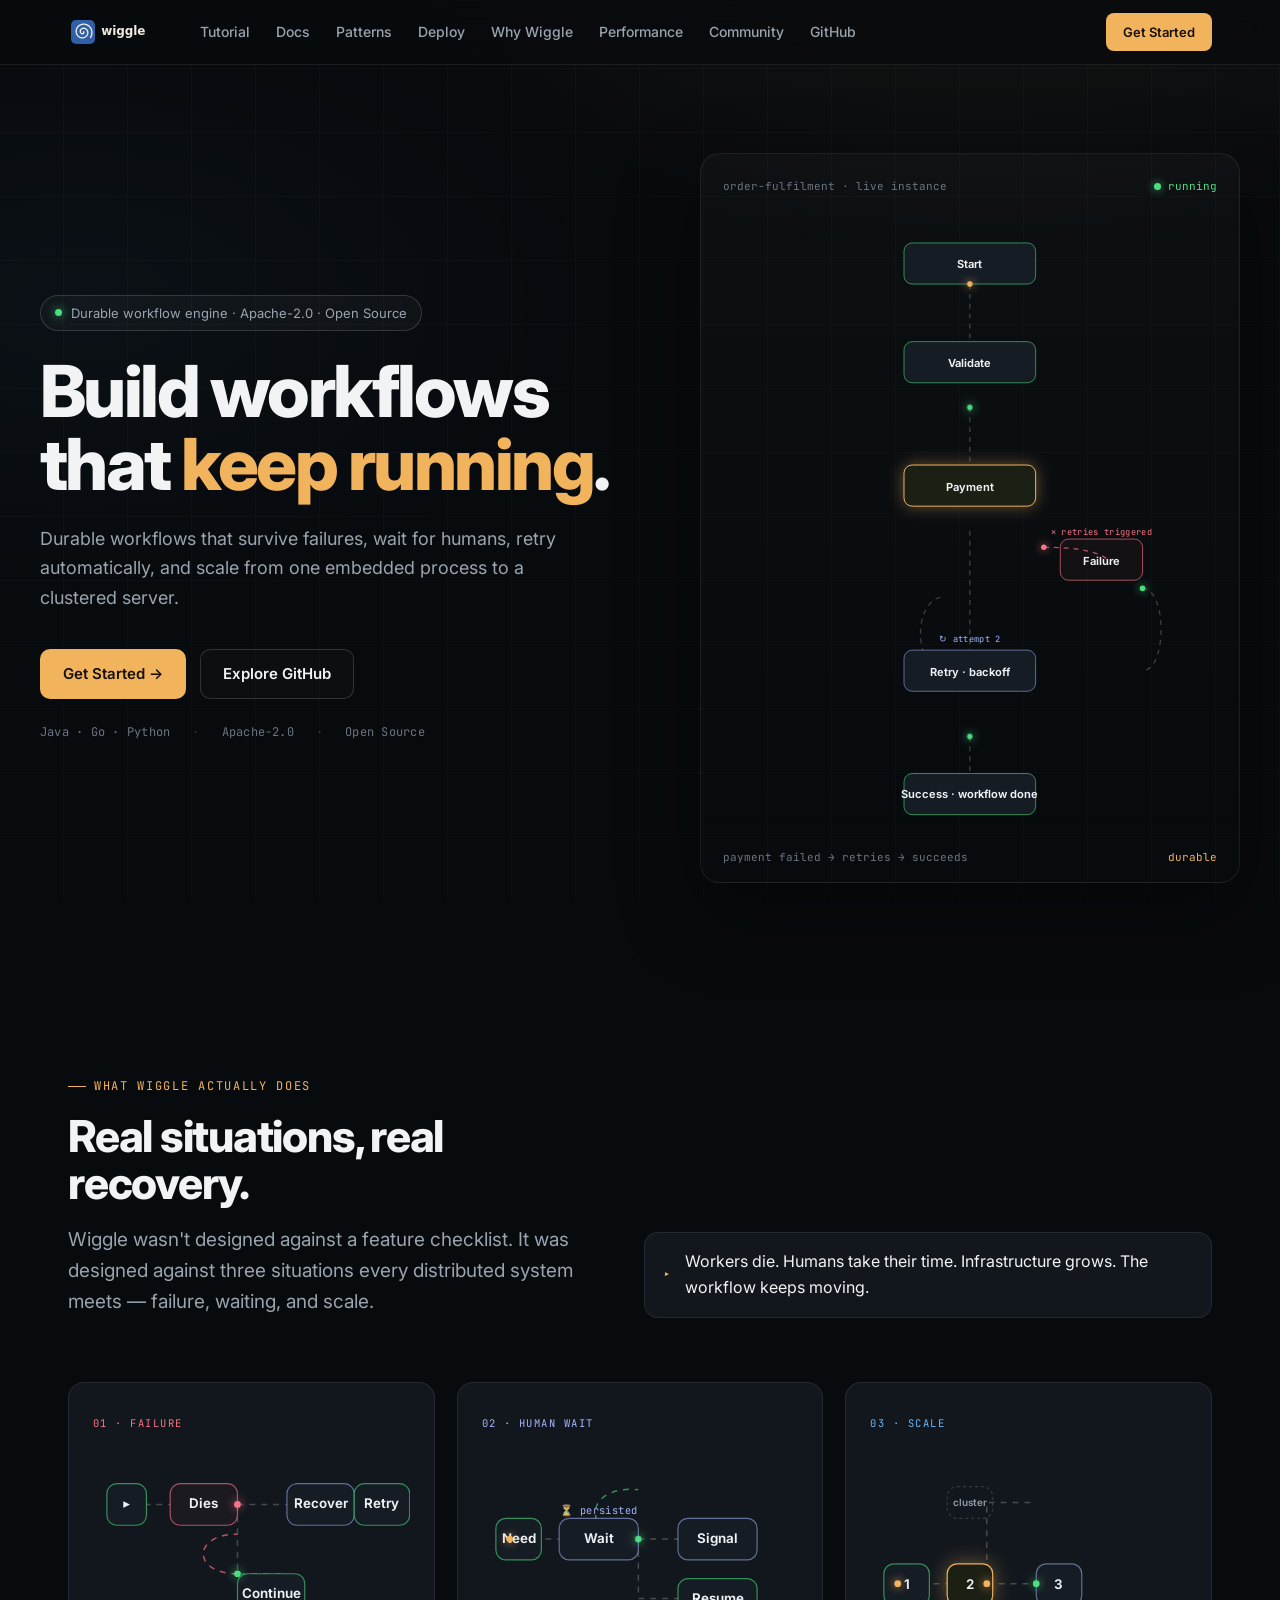
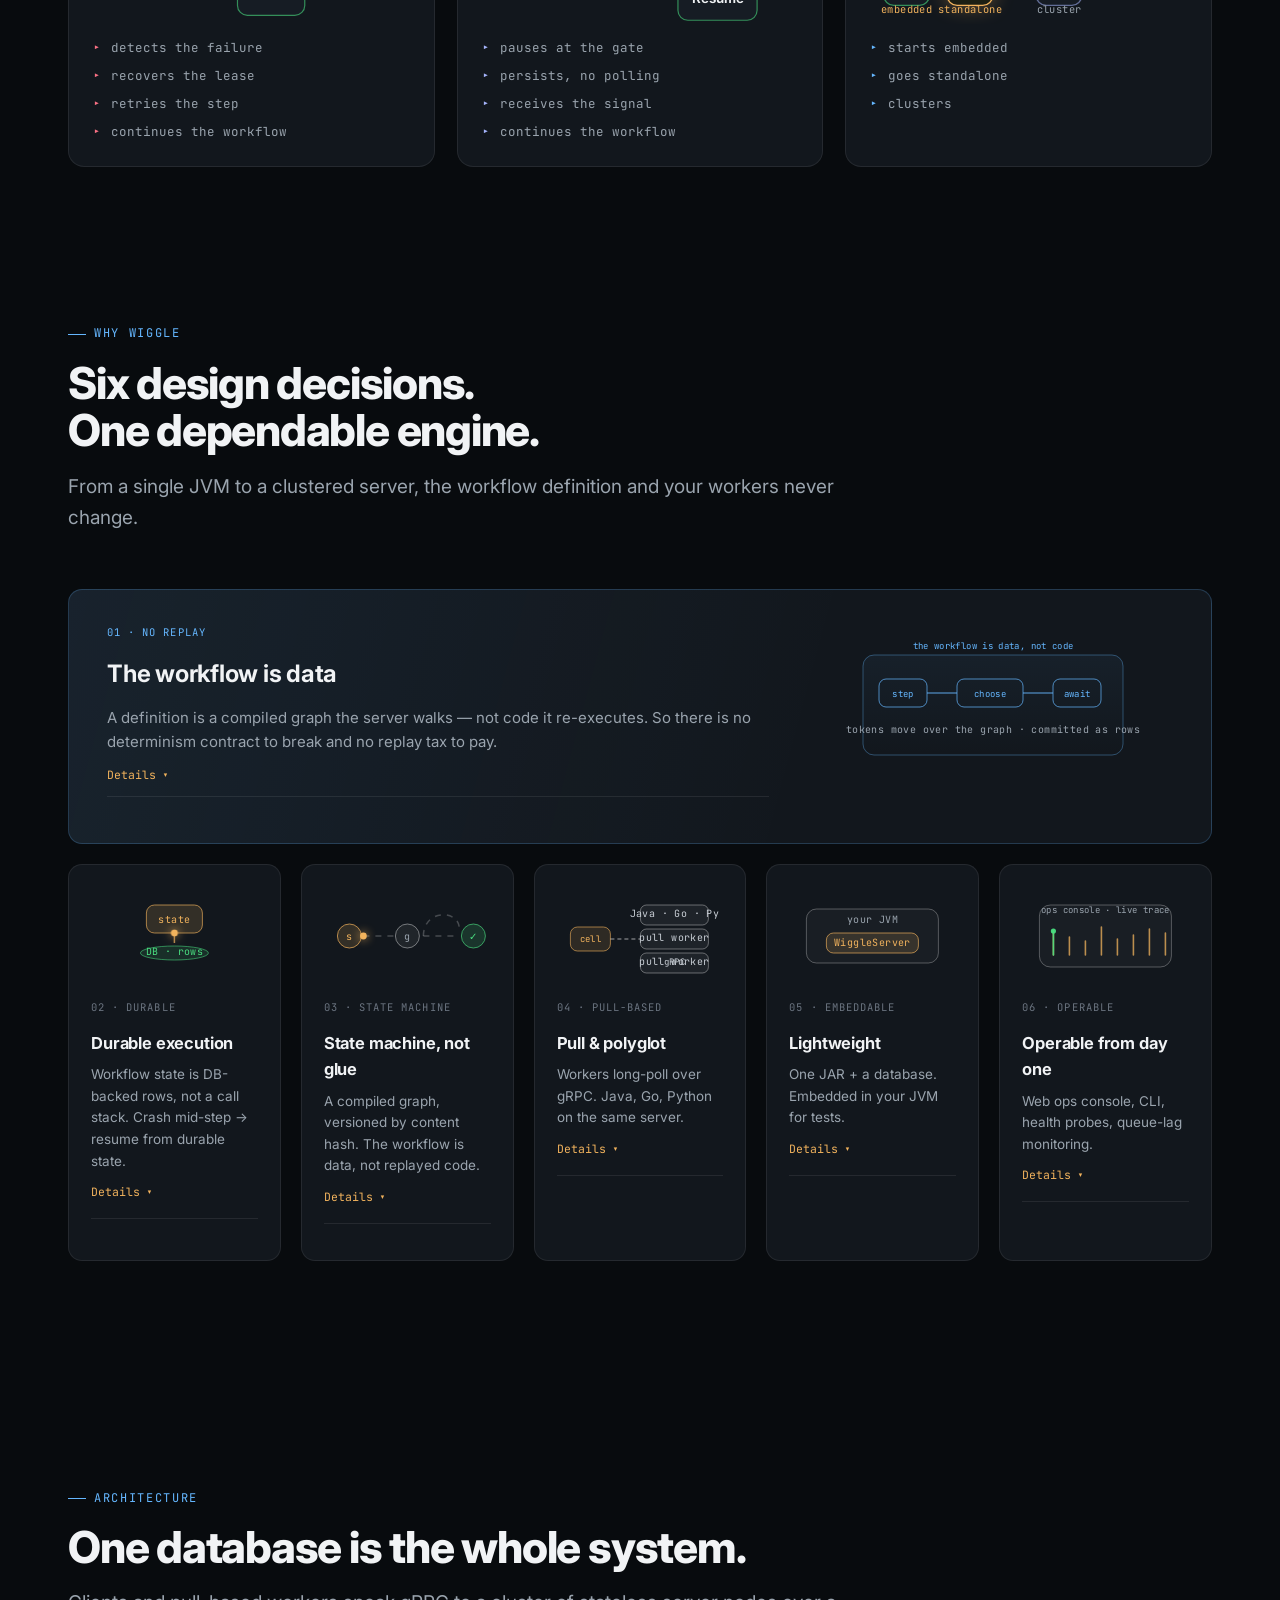
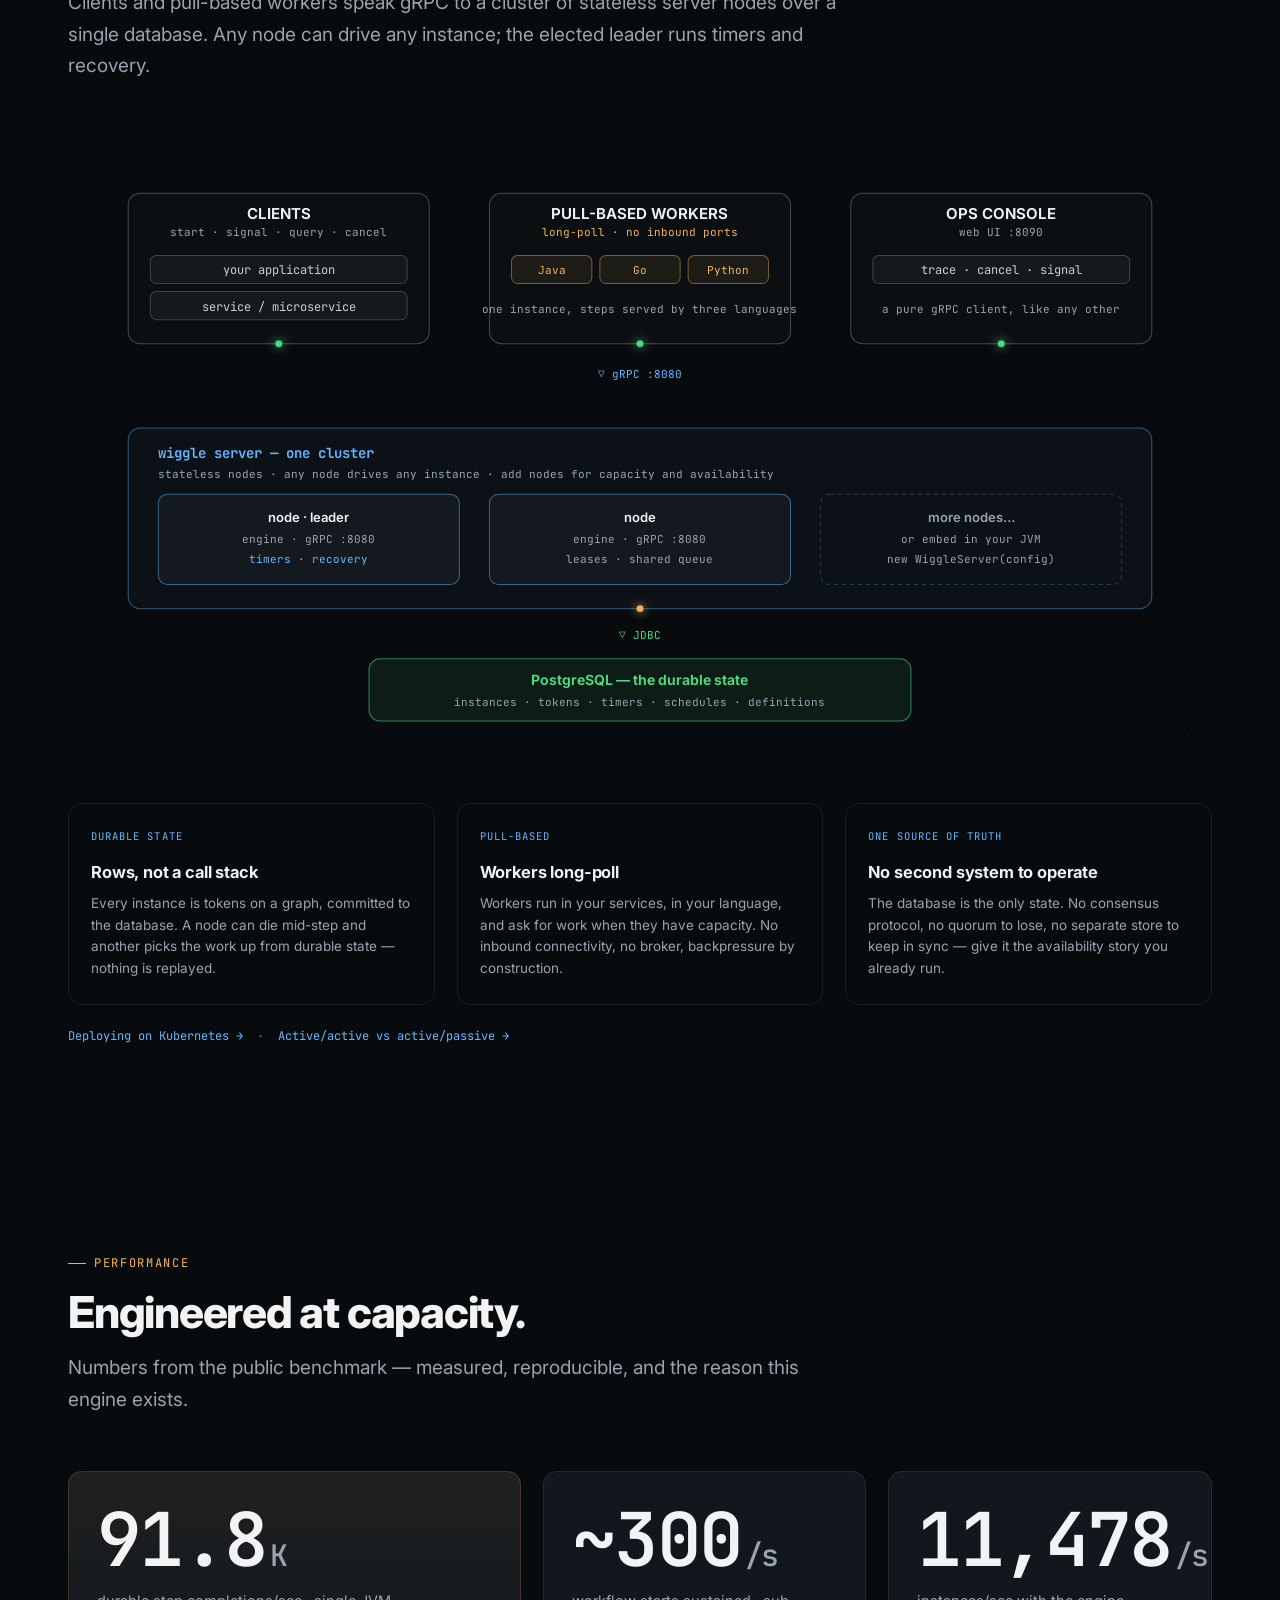
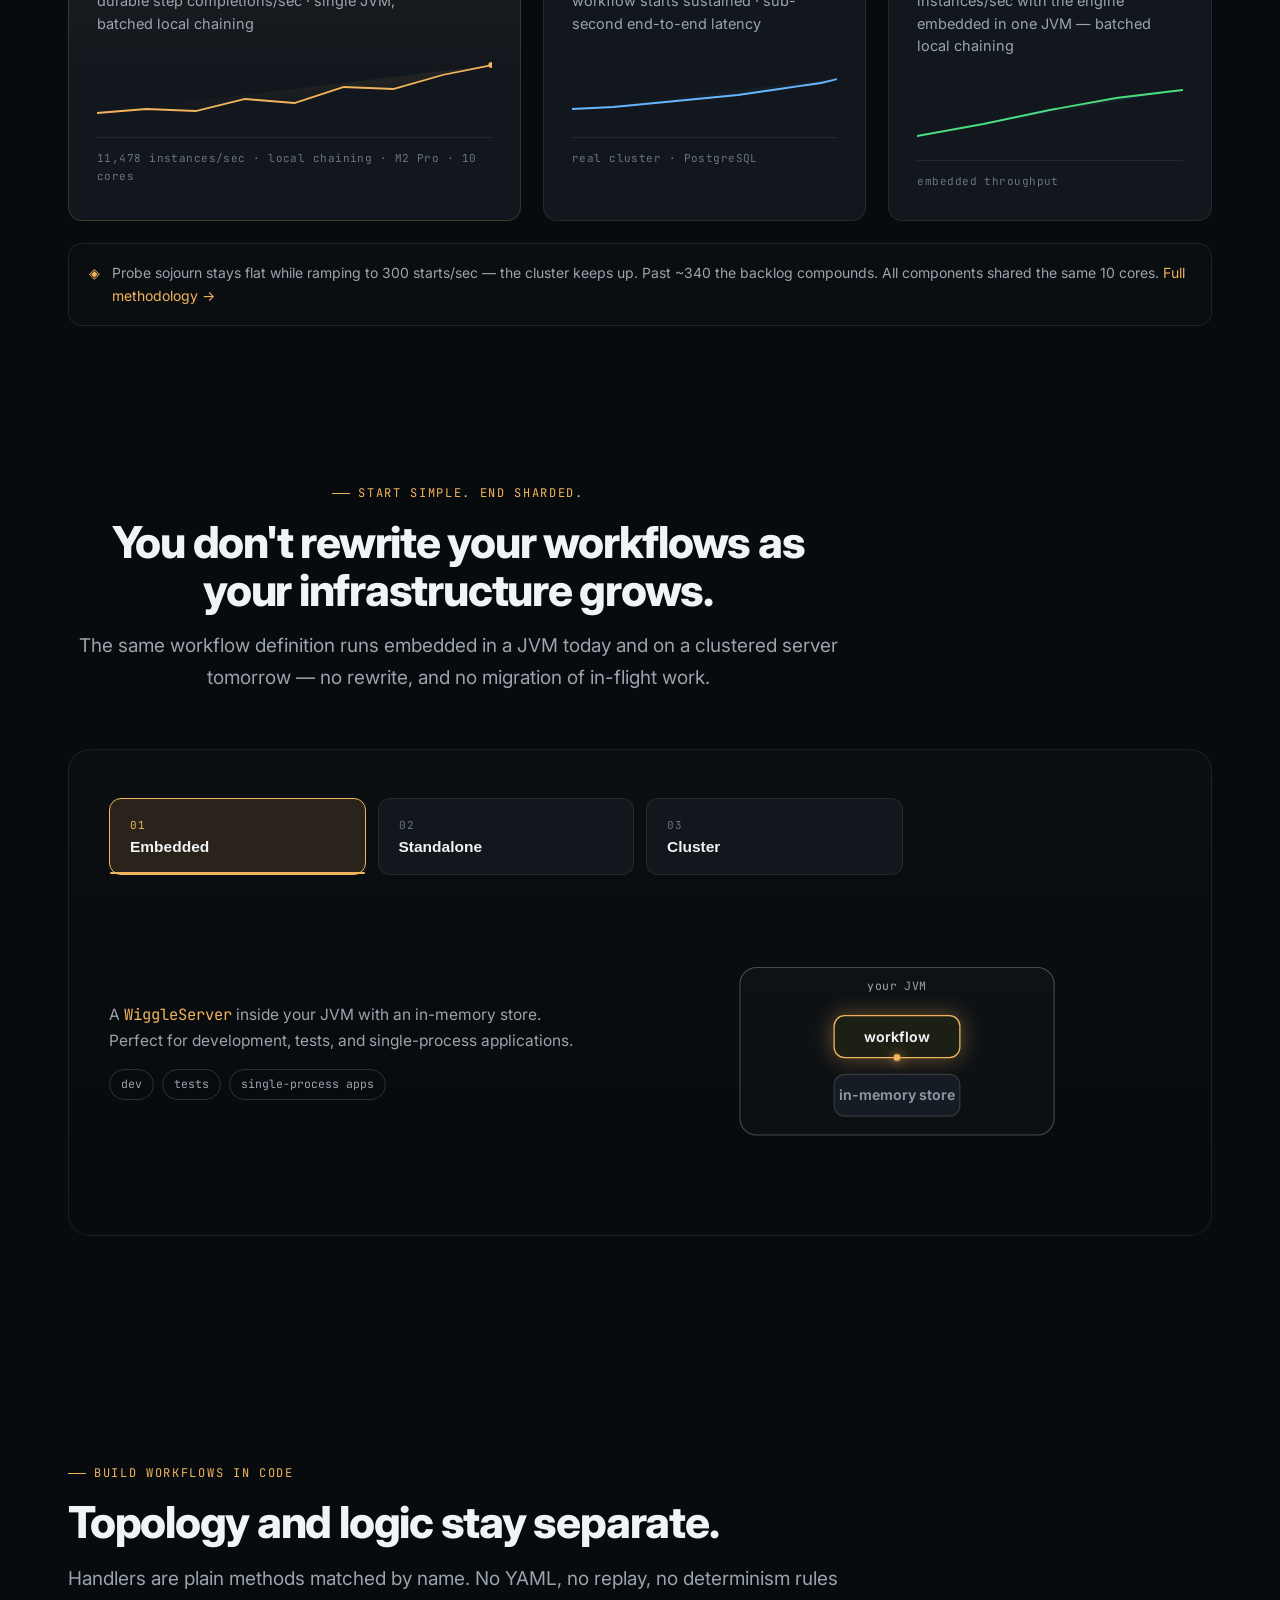
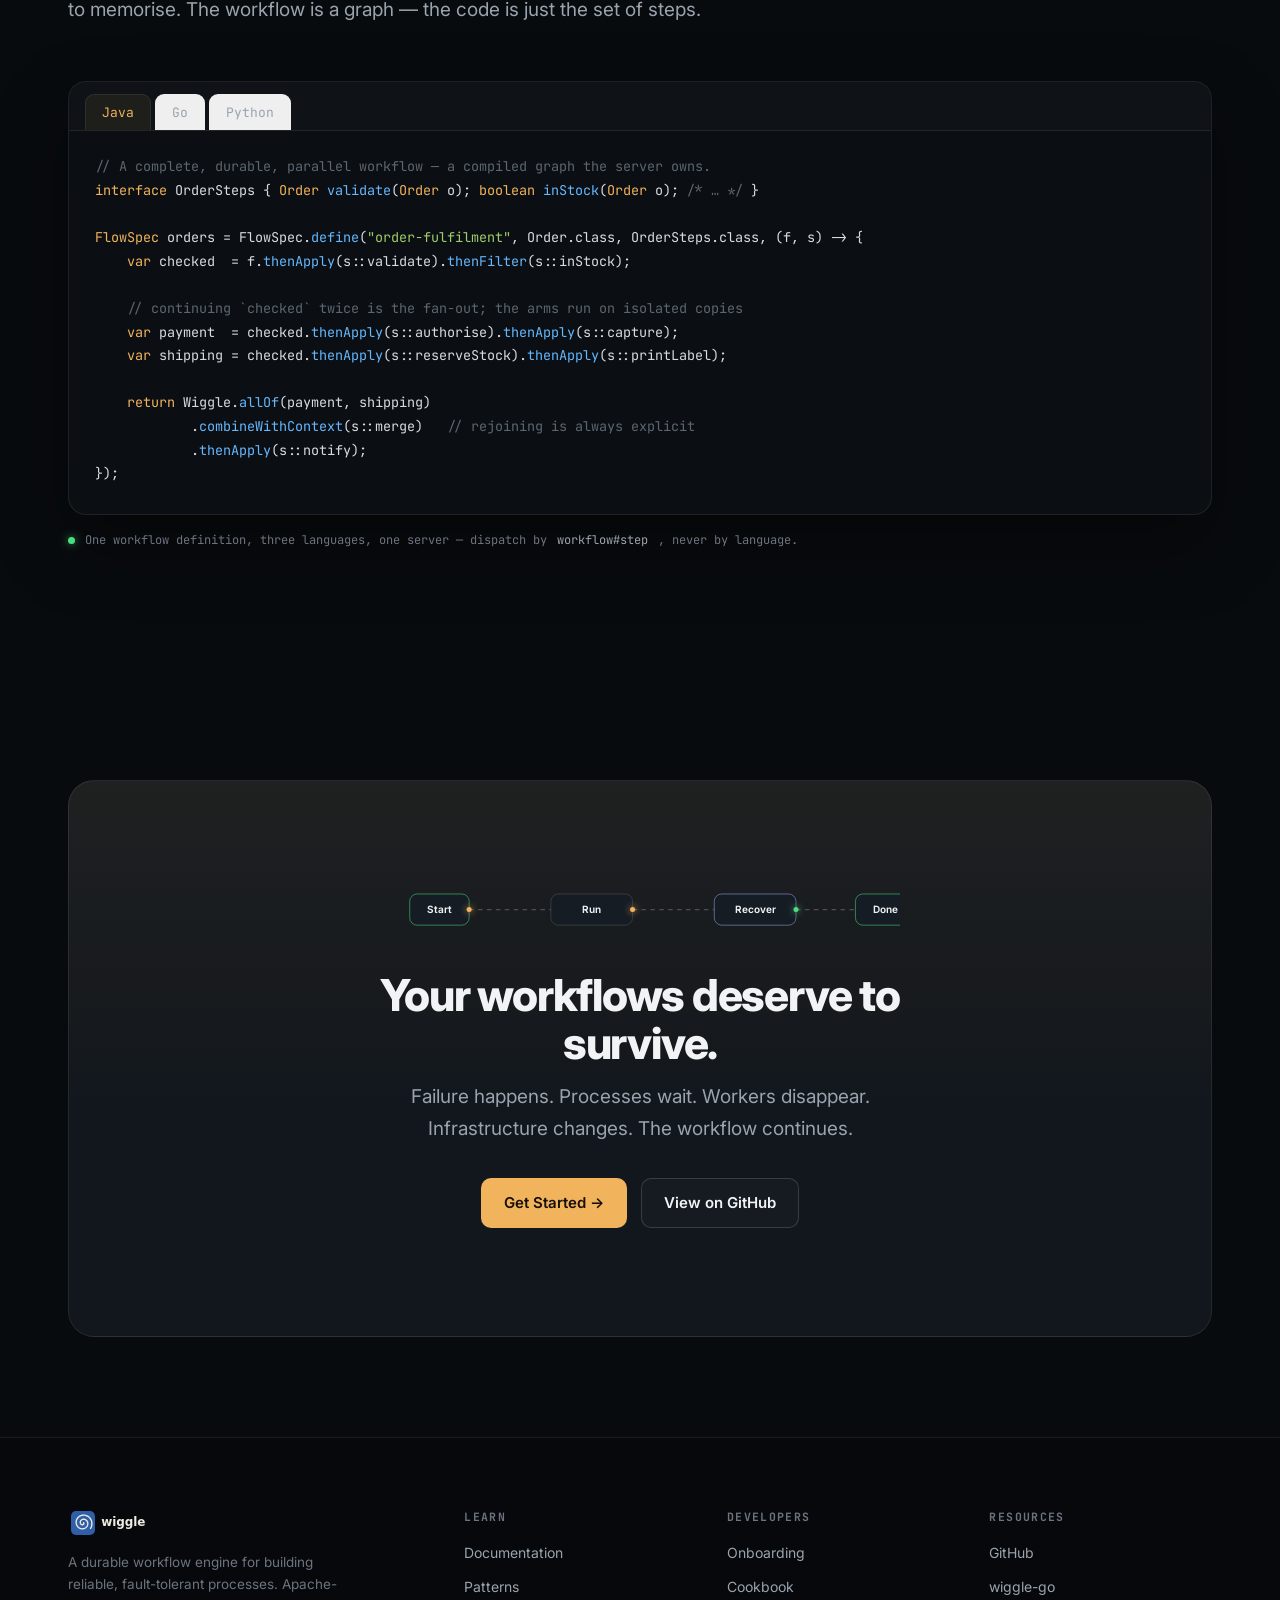
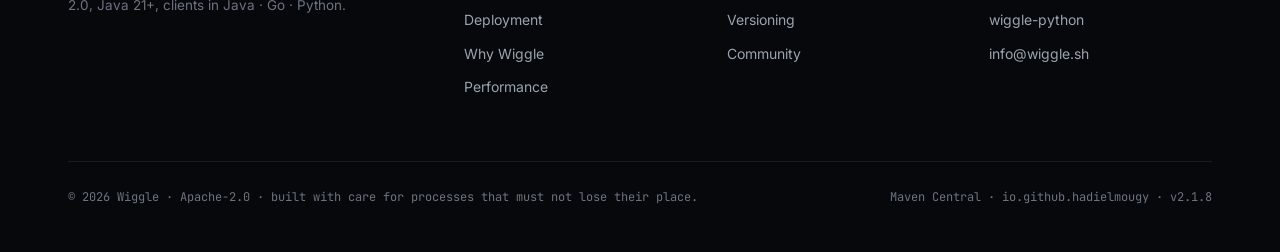
==== content/index.html @ 3e0ab7c2 "docs: present wiggle as a server and a client; hide the coordinator pages Mirrors the main repo: the" ====
<!DOCTYPE html>
<html lang="en">
<head>
<meta charset="UTF-8">
<meta name="viewport" content="width=device-width, initial-scale=1.0">
<title>Wiggle — Build workflows that keep running</title>
<meta name="description" content="Wiggle is a durable workflow engine for building reliable, fault-tolerant processes without the complexity of traditional orchestration systems.">
<link rel="canonical" href="https://wiggle.sh/">
<meta property="og:title" content="Wiggle — durable workflows, in a JAR and a database">
<meta property="og:description" content="A durable workflow engine with no replay and no determinism rules: the workflow is data, not code. One JAR plus a database.">
<meta property="og:url" content="https://wiggle.sh/">
<meta property="og:type" content="website">
<link rel="icon" type="image/svg+xml" href="/assets/img/favicon.svg">
<link rel="icon" type="image/png" sizes="32x32" href="/assets/img/favicon-32.png">
<link rel="icon" type="image/png" sizes="16x16" href="/assets/img/favicon-16.png">
<link rel="apple-touch-icon" href="/assets/img/apple-touch-icon.png">
<link rel="preconnect" href="https://fonts.googleapis.com">
<link rel="preconnect" href="https://fonts.gstatic.com" crossorigin>
<link href="https://fonts.googleapis.com/css2?family=Inter:wght@400;500;600;700;800&family=JetBrains+Mono:wght@400;500;600&display=swap" rel="stylesheet">
<style>
:root{
  --bg:#080B0E;
  --bg2:#0D1115;
  --panel:#12171D;
  --panel2:#161C24;
  --line:rgba(255,255,255,.08);
  --line2:rgba(255,255,255,.15);
  --text:#F1F3F5;
  --muted:#9AA4AE;
  --dim:#6B7480;
  --amber:#F2B35D;
  --amber-soft:rgba(242,179,93,.13);
  --blue:#65B7FF;
  --blue-soft:rgba(101,183,255,.12);
  --ok:#4ADE80;
  --fail:#FB7185;
  --wait:#A5B4FC;
  --node:#1a2027;
  --radius:14px;
  --font:'Inter',system-ui,-apple-system,'Segoe UI',Roboto,sans-serif;
  --mono:'JetBrains Mono',ui-monospace,'SF Mono',Menlo,monospace;
}
*{margin:0;padding:0;box-sizing:border-box}
html{scroll-behavior:smooth}
body{background:var(--bg);color:var(--text);font-family:var(--font);-webkit-font-smoothing:antialiased;line-height:1.6;overflow-x:hidden}
body::before{content:"";position:fixed;inset:0;pointer-events:none;z-index:0;
  background:
    radial-gradient(1100px 560px at 78% -8%, rgba(242,179,93,.055), transparent 60%),
    radial-gradient(900px 520px at 6% 34%, rgba(101,183,255,.035), transparent 60%),
    repeating-linear-gradient(0deg, transparent 0 63px, rgba(255,255,255,.02) 63px 64px),
    repeating-linear-gradient(90deg, transparent 0 63px, rgba(255,255,255,.02) 63px 64px);
}
.wrap{position:relative;z-index:1;max-width:1200px;margin:0 auto;padding:0 28px}
a{color:inherit;text-decoration:none}
::selection{background:rgba(242,179,93,.28)}

/* ---------- Nav ---------- */
nav{position:sticky;top:0;z-index:50;background:rgba(8,11,14,.78);backdrop-filter:blur(14px);border-bottom:1px solid var(--line)}
.nav-inner{display:flex;align-items:center;gap:28px;height:64px}
.logo{display:flex;align-items:center;gap:10px;font-weight:700;font-size:17px;letter-spacing:-.01em}
.logo-mark{width:26px;height:26px;border-radius:8px;background:var(--blue-soft);border:1px solid rgba(101,183,255,.5);display:grid;place-items:center;font-size:15px;line-height:1}
.logo-img{height:30px;width:auto;display:block}
.nav-links{display:flex;align-items:center;gap:26px;margin-left:8px}
.nav-links a{color:var(--muted);font-size:14px;font-weight:500;transition:color .18s}
.nav-links a:hover{color:var(--text)}
.nav-cta{margin-left:auto;display:flex;align-items:center;gap:14px}
.nav-burger{display:none;background:none;border:1px solid var(--line2);color:var(--text);border-radius:8px;padding:6px 10px;font-size:14px;cursor:pointer}

/* ---------- Buttons ---------- */
.btn{display:inline-flex;align-items:center;gap:8px;border-radius:10px;font-weight:600;font-size:15px;padding:12px 22px;transition:transform .18s,box-shadow .18s,background .18s,border-color .18s;cursor:pointer;border:1px solid transparent}
.btn-amber{background:var(--amber);color:#171008}
.btn-amber:hover{transform:translateY(-1px);box-shadow:0 8px 30px rgba(242,179,93,.28)}
.btn-ghost{border-color:var(--line2);color:var(--text);background:rgba(255,255,255,.02)}
.btn-ghost:hover{border-color:rgba(255,255,255,.28);background:rgba(255,255,255,.05)}
.btn-sm{padding:8px 16px;font-size:13px;border-radius:8px}

/* ---------- Typography ---------- */
.eyebrow{font-family:var(--mono);font-size:12px;letter-spacing:.14em;text-transform:uppercase;color:var(--amber);display:inline-flex;align-items:center;gap:8px}
.eyebrow::before{content:"";width:18px;height:1px;background:var(--amber)}
.eyebrow.blue{color:var(--blue)}
.eyebrow.blue::before{background:var(--blue)}
h1{font-size:clamp(46px,5.6vw,76px);line-height:1.02;letter-spacing:-.035em;font-weight:800}
h2{font-size:clamp(28px,3.6vw,44px);line-height:1.08;letter-spacing:-.028em;font-weight:780}
h3{font-size:19px;font-weight:680;letter-spacing:-.01em}
.lead{color:var(--muted);font-size:clamp(16px,1.5vw,19px);line-height:1.65}
.mono{font-family:var(--mono)}
.section{padding:110px 0}
.section-head{max-width:780px;margin-bottom:56px}
.section-head p.lead{margin-top:16px}
.center{text-align:center}
.center .section-head{margin-left:auto;margin-right:auto}

/* ---------- Reveal ---------- */
.reveal{opacity:0;transform:translateY(26px);transition:opacity .85s cubic-bezier(.2,.7,.2,1),transform .85s cubic-bezier(.2,.7,.2,1)}
.reveal.in{opacity:1;transform:none}
.reveal-d1{transition-delay:.08s}.reveal-d2{transition-delay:.16s}.reveal-d3{transition-delay:.24s}.reveal-d4{transition-delay:.32s}

/* ---------- Hero ---------- */
.hero{padding:88px 0 76px}
.hero-grid{display:grid;grid-template-columns:1.05fr .95fr;gap:64px;align-items:center}
.hero-badge{display:inline-flex;align-items:center;gap:9px;border:1px solid var(--line2);background:rgba(255,255,255,.03);border-radius:999px;padding:7px 14px;font-size:13px;color:var(--muted);margin-bottom:24px}
.hero-badge .dot{width:7px;height:7px;border-radius:50%;background:var(--ok);box-shadow:0 0 10px rgba(74,222,128,.8);animation:pulse 2.4s infinite}
@keyframes pulse{0%,100%{opacity:1}50%{opacity:.35}}
.hero h1{margin:0 0 22px}
.hero h1 .accent-word{color:var(--amber)}
.hero .lead{max-width:540px;margin-bottom:36px;font-size:18px}
.hero-ctas{display:flex;gap:14px;flex-wrap:wrap;margin-bottom:24px}
.hero-meta{display:flex;flex-wrap:wrap;gap:6px 22px;font-family:var(--mono);font-size:12px;color:var(--dim);letter-spacing:.02em}
.hero-meta .sep{color:rgba(255,255,255,.18)}

/* ---------- Workflow SVG ---------- */
.wf{width:100%;height:auto;display:block}
.node-box{fill:#161C24;stroke:var(--line2);stroke-width:1.2;transition:stroke .4s,fill .4s;rx:10}
.node-box.ok{stroke:rgba(74,222,128,.6)}
.node-box.fail{stroke:rgba(251,113,133,.65);fill:rgba(251,113,133,.04)}
.node-box.wait{stroke:rgba(165,180,252,.55)}
.node-box.active{stroke:var(--amber);fill:#1c1f14;filter:drop-shadow(0 0 10px rgba(242,179,93,.4))}
.node-label{fill:#eef0f3;font-size:13.5px;font-family:var(--font);font-weight:650}
.node-label.dim{fill:#8d97a2}
.edge{fill:none;stroke:rgba(255,255,255,.22);stroke-width:1.5}
.edge.draw{stroke-dasharray:6 6;animation:draw 1.6s linear forwards}
@keyframes draw{to{stroke-dashoffset:-1200}}
.edge.hi{stroke:var(--amber);stroke-width:1.8;filter:drop-shadow(0 0 4px rgba(242,179,93,.55))}
.edge.fail{stroke:rgba(251,113,133,.7)}
.edge.ok{stroke:rgba(74,222,128,.6)}
.signal{fill:var(--amber);r:3.4;filter:drop-shadow(0 0 5px rgba(242,179,93,.95));animation:travel 4s linear infinite}
.signal.s-ok{fill:var(--ok);filter:drop-shadow(0 0 5px rgba(74,222,128,.9))}
.signal.s-fail{fill:var(--fail);filter:drop-shadow(0 0 5px rgba(251,113,133,.9))}
@keyframes travel{from{offset-distance:0%}to{offset-distance:100%}}
.chip{font-family:var(--mono);font-size:10.5px;letter-spacing:.04em}
.chip-ok{fill:var(--ok)}.chip-fail{fill:var(--fail)}.chip-wait{fill:var(--wait)}.chip-accent{fill:var(--amber)}

/* ---------- Hero stage ---------- */
.hero-stage{position:relative}
.hero-stage .stage-frame{border:1px solid var(--line);border-radius:20px;background:linear-gradient(180deg,rgba(255,255,255,.025),rgba(255,255,255,0));padding:24px 22px 16px;box-shadow:0 30px 80px rgba(0,0,0,.45)}
.stage-tag{display:flex;justify-content:space-between;align-items:center;font-family:var(--mono);font-size:11px;color:var(--dim);margin-bottom:14px}
.stage-tag .live{display:inline-flex;align-items:center;gap:7px;color:var(--ok)}
.stage-tag .live::before{content:"";width:7px;height:7px;border-radius:50%;background:var(--ok);box-shadow:0 0 8px rgba(74,222,128,.8);animation:pulse 2.4s infinite}

/* ---------- Scenarios (What Wiggle Does) ---------- */
.scenarios-head{display:grid;grid-template-columns:1fr 1.1fr;gap:60px;align-items:end;margin-bottom:64px}
.scenarios-head .action{display:grid;grid-template-columns:auto 1fr;gap:14px;align-items:center;padding:16px 18px;border:1px solid var(--line);border-radius:14px;background:var(--panel)}
.scenarios-head .action .ic{font-family:var(--mono);font-size:13px;color:var(--amber)}
.scenario-flows{display:grid;grid-template-columns:repeat(3,1fr);gap:22px}
.scenario{border:1px solid var(--line);border-radius:16px;background:var(--panel);padding:26px 24px 24px;position:relative;overflow:hidden;transition:border-color .25s,transform .25s}
.scenario:hover{border-color:var(--line2);transform:translateY(-3px)}
.scenario .badge{font-family:var(--mono);font-size:10.5px;color:var(--amber);letter-spacing:.14em;text-transform:uppercase;margin-bottom:14px;display:inline-block}
.scenario.b-fail .badge{color:var(--fail)}
.scenario.b-wait .badge{color:var(--wait)}
.scenario.b-scale .badge{color:var(--blue)}
.scenario h3{margin-bottom:6px;font-size:21px}
.scenario p.lead-s{color:var(--muted);font-size:14.5px;line-height:1.55;margin-bottom:18px;min-height:48px}
.scenario .flow-svg{margin-top:10px}
.scenario .flow-svg .wf{height:170px}
.scenario .steps-list{margin-top:14px;display:flex;flex-direction:column;gap:8px}
.scenario .step{display:flex;align-items:center;gap:10px;font-family:var(--mono);font-size:12.5px;color:var(--muted)}
.scenario .step .n{color:var(--amber);font-weight:600}
.scenario.b-fail .step .n{color:var(--fail)}
.scenario.b-wait .step .n{color:var(--wait)}
.scenario.b-scale .step .n{color:var(--blue)}
.scenario .step .arr{color:var(--dim)}

/* ---------- Why Wiggle ---------- */
.cards{display:grid;grid-template-columns:repeat(5,1fr);gap:20px}
.card{border:1px solid var(--line);border-radius:var(--radius);background:var(--panel);padding:24px 22px;position:relative;overflow:hidden;transition:border-color .25s,transform .25s,box-shadow .25s;cursor:default}
.card:hover{border-color:var(--line2);transform:translateY(-3px)}
.card .ck{font-family:var(--mono);font-size:10.5px;color:var(--dim);letter-spacing:.1em;text-transform:uppercase;margin-bottom:14px}
.card h3{margin-bottom:8px;font-size:16.5px}
.card p{color:var(--muted);font-size:13.5px;line-height:1.6}
.card .card-icon{height:92px;margin-bottom:18px;display:flex;align-items:flex-end}
.card .more{margin-top:14px;border-top:1px solid var(--line);padding-top:12px;display:grid;grid-template-rows:0fr;transition:grid-template-rows .35s ease}
.card .more.open{grid-template-rows:1fr}
.card .more-inner{overflow:hidden}
.card .more p{font-size:12.5px;color:var(--dim);line-height:1.55}
.card .toggle{background:none;border:none;color:var(--amber);font-family:var(--mono);font-size:11.5px;cursor:pointer;padding:0;margin-top:12px;display:inline-flex;align-items:center;gap:6px}
.card .toggle .chev{transition:transform .25s}
.card .toggle.open .chev{transform:rotate(180deg)}
/* Featured card */
.card.featured{background:linear-gradient(105deg,rgba(101,183,255,.07),transparent 65%),var(--panel);border-color:rgba(101,183,255,.22);grid-column:1/-1;padding:34px 38px;display:grid;grid-template-columns:1fr 360px;column-gap:44px;align-items:center}
.card.featured .card-icon{grid-column:2;grid-row:1/span 5;height:auto;margin:0;align-items:center}
.card.featured .ck,.card.featured h3,.card.featured p,.card.featured .toggle,.card.featured .more{grid-column:1}
.card.featured:hover{border-color:rgba(101,183,255,.5)}
.card.featured .ck{color:var(--blue)}
.card.featured h3{font-size:24px;margin-bottom:12px}
.card.featured p{font-size:15px;line-height:1.65}
.card.featured .card-icon{height:130px;margin-bottom:22px}
.card.featured .more p{font-size:13.5px}
@media (max-width:1024px){
  .cards{grid-template-columns:repeat(2,1fr)}
  .card.featured{grid-template-columns:1fr;column-gap:0;row-gap:18px;padding:28px 26px}
  .card.featured .card-icon{grid-column:1;grid-row:auto;height:130px}
}
@media (max-width:520px){
  .cards{grid-template-columns:1fr}
}

/* ---------- Architecture (REWRITTEN) ---------- */
.arch-section{padding-bottom:90px}
.arch-canvas{margin-top:48px;position:relative}
@media (max-width:1024px){.scenarios-head{grid-template-columns:1fr;gap:24px}.scenario-flows{grid-template-columns:1fr 1fr}}
@media (max-width:600px){.scenario-flows{grid-template-columns:1fr}}

/* ---------- Performance ---------- */
.perf-grid{display:grid;grid-template-columns:1.4fr 1fr 1fr;gap:22px;margin-bottom:22px}
.perf{border:1px solid var(--line);border-radius:var(--radius);background:var(--panel);padding:30px 28px;position:relative;overflow:hidden;transition:border-color .25s,transform .25s}
.perf:hover{border-color:var(--line2);transform:translateY(-3px)}
.perf.featured{background:linear-gradient(180deg,rgba(242,179,93,.06),transparent 60%),var(--panel);border-color:rgba(242,179,93,.18)}
.perf.featured:hover{border-color:rgba(242,179,93,.45)}
.perf .num{font-family:var(--mono);font-size:clamp(48px,5.8vw,86px);font-weight:600;letter-spacing:-.035em;line-height:1;color:var(--text)}
.perf .num .unit{font-size:.4em;color:var(--muted);font-weight:500;margin-left:.12em}
.perf .label{color:var(--muted);font-size:14.5px;margin-top:14px;line-height:1.55;max-width:36ch}
.perf .spark{margin-top:22px;height:64px}
.perf .spark svg{width:100%;height:64px;display:block}
.perf .tagline{font-family:var(--mono);font-size:11px;color:var(--dim);margin-top:16px;border-top:1px solid var(--line);padding-top:12px;letter-spacing:.04em}
.perf-note{display:flex;gap:12px;align-items:flex-start;border:1px solid var(--line);border-radius:14px;background:rgba(255,255,255,.015);padding:18px 20px;color:var(--muted);font-size:14px;line-height:1.6}
.perf-note .ic{color:var(--amber);font-family:var(--mono)}
.spark-line{fill:none;stroke-width:1.8;stroke-linecap:round}
.spark-fill{fill:url(#gP1);opacity:.16}
.spark-fill2{fill:url(#gP2);opacity:.14}
.spark-draw{stroke-dasharray:600;stroke-dashoffset:600;animation:drawLine 2.2s ease forwards}
@keyframes drawLine{to{stroke-dashoffset:0}}

/* ---------- Scale stepper ---------- */
.scale{border:1px solid var(--line);border-radius:22px;background:linear-gradient(180deg,rgba(255,255,255,.02),transparent);padding:48px 40px 44px}
.steps{display:grid;grid-template-columns:repeat(4,1fr);gap:12px;margin-bottom:36px}
.step-btn{position:relative;text-align:left;background:var(--panel);border:1px solid var(--line);border-radius:12px;padding:18px 20px;cursor:pointer;color:var(--muted);transition:all .25s}
.step-btn .n{font-family:var(--mono);font-size:11px;color:var(--dim);letter-spacing:.1em}
.step-btn .t{font-weight:660;font-size:15.5px;color:var(--text);margin-top:6px;display:block}
.step-btn:hover{border-color:var(--line2)}
.step-btn.active{border-color:var(--amber);background:var(--amber-soft);color:var(--text)}
.step-btn.active .n{color:var(--amber)}
.step-btn.active::after{content:"";position:absolute;left:0;bottom:0;height:2px;width:100%;background:var(--amber);border-radius:2px}
.step-body{display:grid;grid-template-columns:1fr 1.15fr;gap:36px;align-items:center;min-height:280px}
.step-copy .step-desc{color:var(--muted);font-size:15.5px;line-height:1.65;margin-bottom:16px}
.step-copy .step-tags{display:flex;flex-wrap:wrap;gap:8px}
.step-copy .tag{font-family:var(--mono);font-size:11.5px;color:var(--muted);border:1px solid var(--line2);border-radius:999px;padding:5px 11px}
.step-diagram{display:grid;place-items:center}
.step-diagram svg{width:100%;max-width:440px;height:auto}
.step-diagram .d{display:none}
.step-diagram .d.show{display:block;animation:fadeIn .5s ease}
@keyframes fadeIn{from{opacity:0;transform:scale(.98)}to{opacity:1;transform:none}}

/* ---------- Code ---------- */
.code-shell{border:1px solid var(--line);border-radius:18px;background:#0B0F13;overflow:hidden;box-shadow:0 30px 70px rgba(0,0,0,.4)}
.code-tabs{display:flex;gap:4px;padding:12px 16px 0;border-bottom:1px solid var(--line);background:rgba(255,255,255,.015)}
.code-tab{font-family:var(--mono);font-size:13px;padding:9px 16px;border-radius:9px 9px 0 0;color:var(--muted);cursor:pointer;border:1px solid transparent;border-bottom:none;transition:color .18s}
.code-tab:hover{color:var(--text)}
.code-tab.active{color:var(--amber);background:rgba(242,179,93,.07);border-color:var(--line)}
.code-pane{display:none;padding:24px 26px 28px;overflow-x:auto}
.code-pane.active{display:block}
pre{font-family:var(--mono);font-size:13.5px;line-height:1.75;color:#d7dce2}
.c-kw{color:#F2B35D}.c-fn{color:#65B7FF}.c-str{color:#9ece6a}.c-com{color:#5c6670}.c-num{color:#ff9e64}.c-var{color:#d7dce2}
.code-caption{display:flex;align-items:center;gap:10px;font-family:var(--mono);font-size:12px;color:var(--dim);margin-top:16px}
.code-caption .ok-dot{width:7px;height:7px;border-radius:50%;background:var(--ok);box-shadow:0 0 8px rgba(74,222,128,.7)}

/* ---------- CTA ---------- */
.cta{padding:120px 0 100px}
.cta-box{position:relative;border:1px solid var(--line);border-radius:26px;overflow:hidden;background:linear-gradient(180deg,rgba(242,179,93,.06),rgba(8,11,14,0) 60%),var(--panel);padding:84px 40px;text-align:center}
.cta-box h2{max-width:680px;margin:18px auto 14px}
.cta-box .lead{max-width:520px;margin:0 auto 34px}
.cta-echo{position:absolute;inset:auto 0 0 0;height:160px;opacity:.4;pointer-events:none}
.cta-echo svg{width:100%;height:160px;display:block}

/* ---------- Footer ---------- */
footer{border-top:1px solid var(--line);padding:70px 0 44px;background:rgba(0,0,0,.25)}
.foot-grid{display:grid;grid-template-columns:1.6fr 1fr 1fr 1fr;gap:40px;margin-bottom:52px}
.foot-brand p{color:var(--dim);font-size:13.5px;margin-top:14px;max-width:280px;line-height:1.6}
.foot-col h4{font-family:var(--mono);font-size:11.5px;letter-spacing:.12em;text-transform:uppercase;color:var(--dim);margin-bottom:16px}
.foot-col a{display:block;color:var(--muted);font-size:14px;margin-bottom:11px;transition:color .18s}
.foot-col a:hover{color:var(--text)}
.foot-bottom{display:flex;flex-wrap:wrap;gap:10px 26px;justify-content:space-between;align-items:center;border-top:1px solid var(--line);padding-top:26px;font-family:var(--mono);font-size:12px;color:var(--dim)}

/* ---------- Responsive ---------- */
@media (max-width:1024px){
  .hero-grid{grid-template-columns:1fr;gap:44px}
  .perf-grid{grid-template-columns:1fr 1fr}
  .perf.featured{grid-column:span 2}
  .step-body{grid-template-columns:1fr;gap:26px}
  .foot-grid{grid-template-columns:1fr 1fr}
}
@media (max-width:768px){
  .section{padding:80px 0}
  .nav-links{display:none}
  .nav-cta .btn-ghost{display:none}
  .nav-burger{display:block}
  .nav-links.open{display:flex;flex-direction:column;position:absolute;top:64px;left:0;right:0;background:rgba(8,11,14,.97);border-bottom:1px solid var(--line);padding:18px 28px;gap:16px;align-items:flex-start}
  .steps{grid-template-columns:repeat(2,1fr)}
  .scale{padding:30px 22px}
  .cta-box{padding:60px 22px}
  .perf-grid{grid-template-columns:1fr}
  .perf.featured{grid-column:span 1}
}
@media (max-width:520px){
  .foot-grid{grid-template-columns:1fr}
  .hero{padding:64px 0 56px}
  .h1{font-size:46px}
}
@media (prefers-reduced-motion:reduce){
  *,*::before,*::after{animation-duration:.001s !important;animation-iteration-count:1 !important;transition-duration:.001s !important}
  .signal,.arch-link::after{animation:none !important;opacity:.5}
  .reveal{opacity:1;transform:none}
  .spark-draw{stroke-dashoffset:0}
}
</style>
</head>
<body>
<!-- ============ NAV ============ -->
<nav>
  <div class="wrap nav-inner">
    <a class="logo" href="#top"><img src="/assets/img/wiggle-logo.svg" alt="Wiggle" class="logo-img"></a>
    <div class="nav-links" id="navLinks">
      <a href="https://wiggle.sh/tutorial/">Tutorial</a>
      <a href="https://wiggle.sh/docs/">Docs</a>
      <a href="https://wiggle.sh/patterns/">Patterns</a>
      <a href="https://wiggle.sh/deployment/">Deploy</a>
      <a href="https://wiggle.sh/why/">Why Wiggle</a>
      <a href="https://wiggle.sh/performance/">Performance</a>
      <a href="https://wiggle.sh/community/">Community</a>
      <a href="https://github.com/hadielmougy/wiggle">GitHub</a>
    </div>
    <div class="nav-cta">
      <a class="btn btn-amber btn-sm" href="https://wiggle.sh/tutorial/">Get Started</a>
      <button class="nav-burger" id="burger" aria-label="Menu">☰</button>
    </div>
  </div>
</nav>

<!-- ============ HERO ============ -->
<header class="hero wrap" id="top">
  <div class="hero-grid">
    <div>
      <span class="hero-badge reveal"><span class="dot"></span> Durable workflow engine · Apache-2.0 · Open Source</span>
      <h1 class="reveal reveal-d1">Build workflows that <span class="accent-word">keep running</span>.</h1>
      <p class="lead reveal reveal-d2">Durable workflows that survive failures, wait for humans, retry automatically, and scale from one embedded process to a clustered server.</p>
      <div class="hero-ctas reveal reveal-d3">
        <a class="btn btn-amber" href="#start">Get Started →</a>
        <a class="btn btn-ghost" href="https://github.com/hadielmougy/wiggle">Explore GitHub</a>
      </div>
      <div class="hero-meta reveal reveal-d4">
        <span>Java · Go · Python</span>
        <span class="sep">·</span>
        <span>Apache-2.0</span>
        <span class="sep">·</span>
        <span>Open Source</span>
      </div>
    </div>

    <div class="hero-stage reveal reveal-d2">
      <div class="stage-frame">
        <div class="stage-tag"><span>order-fulfilment · live instance</span><span class="live">running</span></div>
        <!-- HERO WORKFLOW: START → VALIDATE → PAYMENT → FAILURE → RETRY → SUCCESS -->
        <svg class="wf" viewBox="0 0 600 760" role="img" aria-label="Workflow: START, VALIDATE, PAYMENT fails, RETRY, SUCCESS">
          <defs>
            <linearGradient id="gEdge" x1="0" y1="0" x2="1" y2="0">
              <stop offset="0" stop-color="rgba(242,179,93,0)"/><stop offset=".5" stop-color="rgba(242,179,93,.9)"/><stop offset="1" stop-color="rgba(242,179,93,0)"/>
            </linearGradient>
          </defs>

          <!-- main vertical edges (left column) -->
          <path class="edge draw" d="M300 90 V160"/>
          <path class="edge draw" d="M300 240 V310"/>
          <path class="edge draw" d="M300 390 V560"/>
          <path class="edge draw" d="M300 640 V710"/>

          <!-- failure branch: PAYMENT (y=310-390) curves right to FAILURE (x=440-580, y=400-460) -->
          <path class="edge fail draw" d="M390 410 C 470 410, 470 430, 470 430"/>
          <!-- from FAILURE back down+left to RETRY (avoid overlap with PAYMENT→RETRY by going far right) -->
          <path class="edge draw" d="M510 460 C 540 460, 540 560, 510 560"/>
          <path class="edge draw" d="M270 560 C 230 560, 230 470, 270 470"/>

          <!-- Row 1: START -->
          <g><rect class="node-box ok" x="220" y="40" width="160" height="50" rx="10"/><text class="node-label" x="300" y="71" text-anchor="middle">Start</text></g>
          <!-- Row 2: VALIDATE -->
          <g><rect class="node-box ok" x="220" y="160" width="160" height="50" rx="10"/><text class="node-label" x="300" y="191" text-anchor="middle">Validate</text></g>
          <!-- Row 3: PAYMENT -->
          <g><rect class="node-box active" x="220" y="310" width="160" height="50" rx="10"/><text class="node-label" x="300" y="341" text-anchor="middle">Payment</text></g>
          <!-- Row 3.5: FAILURE (offset right) -->
          <g><rect class="node-box fail" x="410" y="400" width="100" height="50" rx="10"/><text class="node-label" x="460" y="431" text-anchor="middle">Failure</text></g>
          <text class="chip chip-fail" x="460" y="395" text-anchor="middle">✕ retries triggered</text>
          <!-- Row 4: RETRY -->
          <g><rect class="node-box wait" x="220" y="535" width="160" height="50" rx="10"/><text class="node-label" x="300" y="566" text-anchor="middle">Retry · backoff</text></g>
          <text class="chip chip-wait" x="300" y="525" text-anchor="middle">↻ attempt 2</text>
          <!-- Row 5: SUCCESS -->
          <g><rect class="node-box ok" x="220" y="685" width="160" height="50" rx="10"/><text class="node-label" x="300" y="715" text-anchor="middle">Success · workflow done</text></g>

          <!-- signals (travel along edges) -->
          <circle class="signal" cx="0" cy="0" r="3.4" style="offset-path:path('M300 90 V160');animation-delay:.2s"/>
          <circle class="signal s-ok" cx="0" cy="0" r="3.4" style="offset-path:path('M300 240 V310');animation-delay:1.4s"/>
          <circle class="signal s-fail" cx="0" cy="0" r="3.4" style="offset-path:path('M390 410 C 470 410, 470 430, 470 430');animation-delay:2.6s"/>
          <circle class="signal s-ok" cx="0" cy="0" r="3.4" style="offset-path:path('M510 460 C 540 460, 540 560, 510 560');animation-delay:3.6s"/>
          <circle class="signal s-ok" cx="0" cy="0" r="3.4" style="offset-path:path('M300 640 V710');animation-delay:5.0s"/>
        </svg>
        <div class="stage-tag" style="margin-top:14px;margin-bottom:0"><span>payment failed → retries → succeeds</span><span class="mono" style="color:var(--amber)">durable</span></div>
      </div>
    </div>
  </div>
</header>
<!-- ============ WHAT WIGGLE DOES — scenario-driven ============ -->
<section class="section" id="what">
  <div class="wrap">
    <div class="scenarios-head reveal">
      <div>
        <span class="eyebrow">What Wiggle actually does</span>
        <h2 style="margin-top:16px">Real situations, real recovery.</h2>
        <p class="lead" style="margin-top:16px">Wiggle wasn't designed against a feature checklist. It was designed against three situations every distributed system meets — failure, waiting, and scale.</p>
      </div>
      <div class="action">
        <span class="ic">▸</span>
        <span>Workers die. Humans take their time. Infrastructure grows. The workflow keeps moving.</span>
      </div>
    </div>

    <div class="scenario-flows">
      <!-- Scenario 1: FAILURE -->
      <div class="scenario b-fail reveal reveal-d1">
        <span class="badge">01 · Failure</span>
        <svg class="wf flow-svg" viewBox="0 0 320 170" role="img" aria-label="Worker dies, lease recovered, retry, continue">
          <path class="edge draw" d="M28 50 H78"/>
          <path class="edge draw" d="M146 50 H196"/>
          <path class="edge draw" d="M146 50 V120 H196"/>
          <path class="edge fail draw" d="M146 120 C 100 120, 100 80, 146 80"/>
          <g><rect class="node-box ok" x="14" y="29" width="40" height="42" rx="9"/><text class="node-label" x="34" y="54" text-anchor="middle">▸</text></g>
          <g><rect class="node-box fail" x="78" y="29" width="68" height="42" rx="9"/><text class="node-label" x="112" y="54" text-anchor="middle">Dies</text></g>
          <g><rect class="node-box wait" x="196" y="29" width="68" height="42" rx="9"/><text class="node-label" x="230" y="54" text-anchor="middle">Recover</text></g>
          <g><rect class="node-box ok" x="196" y="29" width="68" height="42" rx="9" style="display:none"/><text class="node-label" x="230" y="135" text-anchor="middle"></text></g>
          <g><rect class="node-box ok" x="264" y="29" width="56" height="42" rx="9"/><text class="node-label" x="292" y="54" text-anchor="middle">Retry</text></g>
          <g><rect class="node-box ok" x="146" y="120" width="68" height="42" rx="9"/><text class="node-label" x="180" y="145" text-anchor="middle">Continue</text></g>
          <circle class="signal s-fail" cx="0" cy="0" r="3" style="offset-path:path('M146 50 H196');animation-delay:1.4s"/>
          <circle class="signal s-ok" cx="0" cy="0" r="3" style="offset-path:path('M146 120 H196');animation-delay:2.2s"/>
        </svg>
        <div class="steps-list">
          <div class="step"><span class="n">▸</span><span>detects the failure</span></div>
          <div class="step"><span class="n">▸</span><span>recovers the lease</span></div>
          <div class="step"><span class="n">▸</span><span>retries the step</span></div>
          <div class="step"><span class="n">▸</span><span>continues the workflow</span></div>
        </div>
      </div>

      <!-- Scenario 2: HUMAN WAIT -->
      <div class="scenario b-wait reveal reveal-d2">
        <span class="badge">02 · Human wait</span>
        <svg class="wf flow-svg" viewBox="0 0 320 170" role="img" aria-label="Approval gate waits, signal resumes, continues">
          <path class="edge draw" d="M28 85 H78"/>
          <path class="edge draw" d="M158 85 H198"/>
          <path class="edge draw" d="M158 85 V145 H198"/>
          <path class="edge ok draw" d="M158 85 C 100 85, 100 30, 158 35"/>
          <g><rect class="node-box ok" x="14" y="64" width="46" height="42" rx="9"/><text class="node-label" x="37" y="89" text-anchor="middle">Need</text></g>
          <g><rect class="node-box wait" x="78" y="64" width="80" height="42" rx="9"/><text class="node-label" x="118" y="89" text-anchor="middle">Wait</text></g>
          <g><rect class="node-box wait" x="198" y="64" width="80" height="42" rx="9"/><text class="node-label" x="238" y="89" text-anchor="middle">Signal</text></g>
          <g><rect class="node-box ok" x="198" y="125" width="80" height="42" rx="9"/><text class="node-label" x="238" y="150" text-anchor="middle">Resume</text></g>
          <text class="chip chip-wait" x="118" y="60" text-anchor="middle">⏳ persisted</text>
          <circle class="signal" cx="0" cy="0" r="3" style="offset-path:path('M28 85 H78');animation-delay:.4s"/>
          <circle class="signal s-ok" cx="0" cy="0" r="3" style="offset-path:path('M158 85 V145 H198');animation-delay:2.4s"/>
        </svg>
        <div class="steps-list">
          <div class="step"><span class="n">▸</span><span>pauses at the gate</span></div>
          <div class="step"><span class="n">▸</span><span>persists, no polling</span></div>
          <div class="step"><span class="n">▸</span><span>receives the signal</span></div>
          <div class="step"><span class="n">▸</span><span>continues the workflow</span></div>
        </div>
      </div>

      <!-- Scenario 3: SCALE -->
      <div class="scenario b-scale reveal reveal-d3">
        <span class="badge">03 · Scale</span>
        <svg class="wf flow-svg" viewBox="0 0 320 170" role="img" aria-label="Scale progression: embedded, standalone, clustered">
          <path class="edge draw" d="M28 130 H78"/>
          <path class="edge draw" d="M118 130 H168"/>
          <path class="edge draw" d="M118 130 V48 H168"/>
          <g><rect class="node-box ok" x="14" y="110" width="46" height="42" rx="9"/><text class="node-label" x="37" y="135" text-anchor="middle">1</text></g>
          <g><rect class="node-box active" x="78" y="110" width="46" height="42" rx="9"/><text class="node-label" x="101" y="135" text-anchor="middle">2</text></g>
          <g><rect class="node-box wait" x="168" y="110" width="46" height="42" rx="9"/><text class="node-label" x="191" y="135" text-anchor="middle">3</text></g>
          <g><rect class="node-box" x="78" y="32" width="46" height="32" rx="7" style="fill:none;stroke-dasharray:3 3"/><text class="node-label dim" x="101" y="52" text-anchor="middle" style="font-size:10px">cluster</text></g>
          <text class="chip chip-accent" x="37" y="160" text-anchor="middle">embedded</text>
          <text class="chip chip-accent" x="101" y="160" text-anchor="middle">standalone</text>
          <text class="chip" x="191" y="160" text-anchor="middle" fill="#9aa4ae">cluster</text>
          <circle class="signal" cx="0" cy="0" r="3" style="offset-path:path('M28 130 H78');animation-delay:.2s"/>
          <circle class="signal" cx="0" cy="0" r="3" style="offset-path:path('M118 130 H168');animation-delay:1s"/>
          <circle class="signal s-ok" cx="0" cy="0" r="3" style="offset-path:path('M168 130 H208');animation-delay:1.8s"/>
        </svg>
        <div class="steps-list">
          <div class="step"><span class="n">▸</span><span>starts embedded</span></div>
          <div class="step"><span class="n">▸</span><span>goes standalone</span></div>
          <div class="step"><span class="n">▸</span><span>clusters</span></div>
        </div>
      </div>
    </div>
  </div>
</section>

<!-- ============ WHY WIGGLE ============ -->
<section class="section" id="why" style="padding-top:40px">
  <div class="wrap">
    <div class="section-head reveal">
      <span class="eyebrow blue">Why Wiggle</span>
      <h2 style="margin-top:16px">Six design decisions.<br>One dependable engine.</h2>
      <p class="lead">From a single JVM to a clustered server, the workflow definition and your workers never change.</p>
    </div>

    <div class="cards">
      <!-- FEATURED: workflow as data -->
      <div class="card featured">
        <div class="card-icon">
          <svg viewBox="0 0 280 130" width="100%" height="130" role="img" aria-label="A workflow graph the server walks: three nodes joined by arrows, stored as rows">
            <defs><linearGradient id="gGraph" x1="0" y1="0" x2="0" y2="1"><stop offset="0" stop-color="rgba(101,183,255,.06)"/><stop offset="1" stop-color="rgba(101,183,255,0)"/></linearGradient></defs>
            <rect x="10" y="14" width="260" height="100" rx="11" fill="url(#gGraph)" stroke="rgba(101,183,255,.35)"/>
            <path d="M74 52 H104 M170 52 H200" stroke="rgba(101,183,255,.6)" stroke-width="1.4"/>
            <rect x="26" y="38" width="48" height="28" rx="7" fill="none" stroke="rgba(101,183,255,.7)"/>
            <text class="chip" x="50" y="56" text-anchor="middle" fill="#65B7FF" style="font-size:9px">step</text>
            <rect x="104" y="38" width="66" height="28" rx="7" fill="none" stroke="rgba(101,183,255,.7)"/>
            <text class="chip" x="137" y="56" text-anchor="middle" fill="#65B7FF" style="font-size:9px">choose</text>
            <rect x="200" y="38" width="48" height="28" rx="7" fill="none" stroke="rgba(101,183,255,.7)"/>
            <text class="chip" x="224" y="56" text-anchor="middle" fill="#65B7FF" style="font-size:9px">await</text>
            <text class="chip" x="140" y="92" text-anchor="middle" fill="#9aa4ae" style="font-size:10px">tokens move over the graph · committed as rows</text>
            <text class="chip" x="140" y="8" text-anchor="middle" fill="#65B7FF" style="font-size:9px">the workflow is data, not code</text>
          </svg>
        </div>
        <div class="ck">01 · No replay</div>
        <h3>The workflow is data</h3>
        <p>A definition is a compiled graph the server walks — not code it re-executes. So there is no determinism contract to break and no replay tax to pay.</p>
        <button class="toggle" data-target="c1" aria-expanded="false">Details <span class="chev">▾</span></button>
        <div class="more" id="c1"><div class="more-inner"><p>Handlers are ordinary methods bound by name, so you can change them, redeploy them, and write them in another language. Versioning is a content hash of the graph — <span class="mono" style="color:var(--muted)">in-flight instances finish on the graph they started with</span>.</p></div></div>
      </div>

      <!-- 02 Durable -->
      <div class="card">
        <div class="card-icon">
          <svg viewBox="0 0 160 90" width="100%" height="90" role="img" aria-label="State persisted to database">
            <rect x="52" y="14" width="56" height="28" rx="8" fill="rgba(242,179,93,.15)" stroke="rgba(242,179,93,.65)"/>
            <text class="chip chip-accent" x="80" y="32" text-anchor="middle" style="font-size:10px">state</text>
            <path d="M80 42 V52" stroke="rgba(242,179,93,.7)" stroke-width="1.5"/>
            <ellipse cx="80" cy="62" rx="34" ry="7" fill="rgba(74,222,128,.12)" stroke="rgba(74,222,128,.55)"/>
            <text class="chip chip-ok" x="80" y="64" text-anchor="middle" style="font-size:10px">DB · rows</text>
            <circle class="signal" cx="0" cy="0" r="2.6" style="offset-path:path('M80 42 V52');animation-delay:.4s"/>
          </svg>
        </div>
        <div class="ck">02 · Durable</div>
        <h3>Durable execution</h3>
        <p>Workflow state is DB-backed rows, not a call stack. Crash mid-step → resume from durable state.</p>
        <button class="toggle" data-target="c2" aria-expanded="false">Details <span class="chev">▾</span></button>
        <div class="more" id="c2"><div class="more-inner"><p>Exactly-once dispatch, at-least-once execution, lease-based recovery when a worker dies mid-step. Failed instances can unwind: declared compensations run newest-first as durable tasks (sagas).</p></div></div>
      </div>

      <!-- 03 State machine -->
      <div class="card">
        <div class="card-icon">
          <svg viewBox="0 0 160 90" width="100%" height="90" role="img" aria-label="Compiled state machine graph">
            <path class="edge draw" d="M36 45 H66 M96 45 H132"/>
            <path class="edge draw" d="M96 45 C 96 18, 132 18, 132 38"/>
            <g><circle cx="22" cy="45" r="12" fill="rgba(242,179,93,.15)" stroke="rgba(242,179,93,.7)"/><text class="chip chip-accent" x="22" y="49" text-anchor="middle" style="font-size:10px">s</text></g>
            <g><circle cx="80" cy="45" r="12" fill="rgba(255,255,255,.06)" stroke="rgba(255,255,255,.4)"/><text class="chip" x="80" y="49" text-anchor="middle" fill="#9aa4ae" style="font-size:10px">g</text></g>
            <g><circle cx="146" cy="45" r="12" fill="rgba(74,222,128,.15)" stroke="rgba(74,222,128,.65)"/><text class="chip chip-ok" x="146" y="49" text-anchor="middle" style="font-size:10px">✓</text></g>
            <circle class="signal" cx="0" cy="0" r="2.6" style="offset-path:path('M36 45 H66');animation-delay:.2s"/>
          </svg>
        </div>
        <div class="ck">03 · State machine</div>
        <h3>State machine, not glue</h3>
        <p>A compiled graph, versioned by content hash. The workflow is data, not replayed code.</p>
        <button class="toggle" data-target="c3" aria-expanded="false">Details <span class="chev">▾</span></button>
        <div class="more" id="c3"><div class="more-inner"><p>No determinism contract. <span class="mono">step · gate · fork · choose · timers · signals · compensation</span> — handlers can use clocks, randomness, any library.</p></div></div>
      </div>

      <!-- 04 Pull-based -->
      <div class="card">
        <div class="card-icon">
          <svg viewBox="0 0 160 90" width="100%" height="90" role="img" aria-label="Polyglot workers pull over gRPC">
            <rect x="10" y="36" width="40" height="24" rx="7" fill="rgba(242,179,93,.12)" stroke="rgba(242,179,93,.6)"/>
            <text class="chip chip-accent" x="30" y="51" text-anchor="middle" style="font-size:9px">cell</text>
            <path d="M50 48 H80" stroke="rgba(255,255,255,.4)" stroke-width="1.4" stroke-dasharray="4 3"/>
            <g><rect x="80" y="14" width="68" height="20" rx="6" fill="rgba(255,255,255,.05)" stroke="rgba(255,255,255,.35)"/><text class="chip" x="114" y="26" text-anchor="middle" fill="#c9cfd6" style="font-size:10px">Java · Go · Py</text></g>
            <g><rect x="80" y="38" width="68" height="20" rx="6" fill="rgba(255,255,255,.05)" stroke="rgba(255,255,255,.35)"/><text class="chip" x="114" y="50" text-anchor="middle" fill="#c9cfd6" style="font-size:10px">pull worker</text></g>
            <g><rect x="80" y="62" width="68" height="20" rx="6" fill="rgba(255,255,255,.05)" stroke="rgba(255,255,255,.35)"/><text class="chip" x="114" y="74" text-anchor="middle" fill="#c9cfd6" style="font-size:10px">pull worker</text></g>
            <text class="chip" x="114" y="74" text-anchor="middle" fill="#c9cfd6" style="font-size:9px">gRPC</text>
          </svg>
        </div>
        <div class="ck">04 · Pull-based</div>
        <h3>Pull &amp; polyglot</h3>
        <p>Workers long-poll over gRPC. Java, Go, Python on the same server.</p>
        <button class="toggle" data-target="c4" aria-expanded="false">Details <span class="chev">▾</span></button>
        <div class="more" id="c4"><div class="more-inner"><p>No inbound connectivity. No broker. Backpressure built in. Dispatch is by activity name — not language.</p></div></div>
      </div>

      <!-- 05 Lightweight -->
      <div class="card">
        <div class="card-icon">
          <svg viewBox="0 0 160 90" width="100%" height="90" role="img" aria-label="Embeddable server in a JVM">
            <rect x="14" y="18" width="132" height="54" rx="10" fill="rgba(255,255,255,.03)" stroke="rgba(255,255,255,.28)"/>
            <text class="chip" x="80" y="32" text-anchor="middle" fill="#9aa4ae" style="font-size:10px">your JVM</text>
            <rect x="34" y="42" width="92" height="20" rx="7" fill="rgba(242,179,93,.14)" stroke="rgba(242,179,93,.65)"/>
            <text class="chip chip-accent" x="80" y="55" text-anchor="middle" style="font-size:10px">WiggleServer</text>
          </svg>
        </div>
        <div class="ck">05 · Embeddable</div>
        <h3>Lightweight</h3>
        <p>One JAR + a database. Embedded in your JVM for tests.</p>
        <button class="toggle" data-target="c5" aria-expanded="false">Details <span class="chev">▾</span></button>
        <div class="more" id="c5"><div class="more-inner"><p>PostgreSQL — or in-memory for dev. No Elasticsearch, no sidecar mesh, no mandatory Kubernetes.</p></div></div>
      </div>

      <!-- 06 Operable -->
      <div class="card">
        <div class="card-icon">
          <svg viewBox="0 0 160 90" width="100%" height="90" role="img" aria-label="Ops console with live trace">
            <rect x="14" y="14" width="132" height="62" rx="11" fill="rgba(255,255,255,.03)" stroke="rgba(255,255,255,.28)"/>
            <path d="M28 64 V40 M44 64 V46 M60 64 V50 M76 64 V36 M92 64 V48 M108 64 V44 M124 64 V38 M140 64 V42" stroke="rgba(242,179,93,.75)" stroke-width="1.6" stroke-linecap="round"/>
            <path d="M28 64 V40" stroke="rgba(74,222,128,.9)" stroke-width="1.6" stroke-linecap="round"/>
            <circle cx="28" cy="40" r="2.6" fill="rgba(74,222,128,.95)"/>
            <text class="chip" x="80" y="22" text-anchor="middle" fill="#9aa4ae" style="font-size:9px">ops console · live trace</text>
          </svg>
        </div>
        <div class="ck">06 · Operable</div>
        <h3>Operable from day one</h3>
        <p>Web ops console, CLI, health probes, queue-lag monitoring.</p>
        <button class="toggle" data-target="c6" aria-expanded="false">Details <span class="chev">▾</span></button>
        <div class="more" id="c6"><div class="more-inner"><p>Live trace of every instance over the workflow diagram. Cancel, signal, schedule, search by id or correlation id.</p></div></div>
      </div>
    </div>
  </div>
</section>
<!-- ============ ARCHITECTURE ============ -->
<section class="section arch-section" id="architecture">
  <div class="wrap">
    <div class="section-head reveal">
      <span class="eyebrow blue">Architecture</span>
      <h2 style="margin-top:16px">One database is the whole system.</h2>
      <p class="lead">Clients and pull-based workers speak gRPC to a cluster of stateless server nodes over a single database. Any node can drive any instance; the elected leader runs timers and recovery.</p>
    </div>

    <div class="arch-canvas reveal">
      <svg viewBox="0 0 1140 620" role="img" aria-label="Wiggle architecture: clients and pull-based workers talk gRPC to a cluster of stateless wiggle server nodes; all nodes share one database holding instances, tokens and timers; the ops console is another gRPC client" preserveAspectRatio="xMidYMid meet">

        <rect x="20" y="20" width="1100" height="580" rx="14" fill="none" stroke="rgba(101,183,255,.08)" stroke-dasharray="2 6"/>

        <!-- clients -->
        <g>
          <rect x="60" y="56" width="300" height="150" rx="12" fill="rgba(255,255,255,.02)" stroke="rgba(255,255,255,.25)"/>
          <text x="210" y="82" text-anchor="middle" fill="#F1F3F5" font-size="15" font-weight="650">CLIENTS</text>
          <text x="210" y="99" text-anchor="middle" fill="#9aa4ae" font-size="11" font-family="JetBrains Mono">start · signal · query · cancel</text>
          <rect x="82" y="118" width="256" height="28" rx="6" fill="rgba(255,255,255,.04)" stroke="rgba(255,255,255,.2)"/>
          <text x="210" y="137" text-anchor="middle" fill="#c9cfd6" font-size="12" font-family="JetBrains Mono">your application</text>
          <rect x="82" y="154" width="256" height="28" rx="6" fill="rgba(255,255,255,.04)" stroke="rgba(255,255,255,.2)"/>
          <text x="210" y="173" text-anchor="middle" fill="#c9cfd6" font-size="12" font-family="JetBrains Mono">service / microservice</text>
        </g>

        <!-- workers -->
        <g>
          <rect x="420" y="56" width="300" height="150" rx="12" fill="rgba(255,255,255,.02)" stroke="rgba(255,255,255,.25)"/>
          <text x="570" y="82" text-anchor="middle" fill="#F1F3F5" font-size="15" font-weight="650">PULL-BASED WORKERS</text>
          <text x="570" y="99" text-anchor="middle" fill="#F2B35D" font-size="11" font-family="JetBrains Mono">long-poll · no inbound ports</text>
          <rect x="442" y="118" width="80" height="28" rx="6" fill="rgba(242,179,93,.07)" stroke="rgba(242,179,93,.45)"/>
          <text x="482" y="137" text-anchor="middle" fill="#F2B35D" font-size="11" font-family="JetBrains Mono">Java</text>
          <rect x="530" y="118" width="80" height="28" rx="6" fill="rgba(242,179,93,.07)" stroke="rgba(242,179,93,.45)"/>
          <text x="570" y="137" text-anchor="middle" fill="#F2B35D" font-size="11" font-family="JetBrains Mono">Go</text>
          <rect x="618" y="118" width="80" height="28" rx="6" fill="rgba(242,179,93,.07)" stroke="rgba(242,179,93,.45)"/>
          <text x="658" y="137" text-anchor="middle" fill="#F2B35D" font-size="11" font-family="JetBrains Mono">Python</text>
          <text x="570" y="175" text-anchor="middle" fill="#9aa4ae" font-size="11" font-family="JetBrains Mono">one instance, steps served by three languages</text>
        </g>

        <!-- ops console -->
        <g>
          <rect x="780" y="56" width="300" height="150" rx="12" fill="rgba(255,255,255,.02)" stroke="rgba(255,255,255,.25)"/>
          <text x="930" y="82" text-anchor="middle" fill="#F1F3F5" font-size="15" font-weight="650">OPS CONSOLE</text>
          <text x="930" y="99" text-anchor="middle" fill="#9aa4ae" font-size="11" font-family="JetBrains Mono">web UI :8090</text>
          <rect x="802" y="118" width="256" height="28" rx="6" fill="rgba(255,255,255,.04)" stroke="rgba(255,255,255,.2)"/>
          <text x="930" y="137" text-anchor="middle" fill="#c9cfd6" font-size="12" font-family="JetBrains Mono">trace · cancel · signal</text>
          <text x="930" y="175" text-anchor="middle" fill="#9aa4ae" font-size="11" font-family="JetBrains Mono">a pure gRPC client, like any other</text>
        </g>

        <!-- gRPC band -->
        <text x="570" y="240" text-anchor="middle" fill="#65B7FF" font-size="11" font-family="JetBrains Mono">▽ gRPC :8080</text>
        <circle class="signal s-ok" cx="0" cy="0" r="3" style="offset-path:path('M210 206 V286');animation-delay:.3s"/>
        <circle class="signal s-ok" cx="0" cy="0" r="3" style="offset-path:path('M570 206 V286');animation-delay:.9s"/>
        <circle class="signal s-ok" cx="0" cy="0" r="3" style="offset-path:path('M930 206 V286');animation-delay:1.5s"/>

        <!-- server cluster -->
        <g>
          <rect x="60" y="290" width="1020" height="180" rx="12" fill="rgba(101,183,255,.04)" stroke="rgba(101,183,255,.45)"/>
          <text x="90" y="320" fill="#65B7FF" font-size="14" font-weight="650" font-family="JetBrains Mono">wiggle server — one cluster</text>
          <text x="90" y="340" fill="#9aa4ae" font-size="11" font-family="JetBrains Mono">stateless nodes · any node drives any instance · add nodes for capacity and availability</text>

          <rect x="90" y="356" width="300" height="90" rx="9" fill="rgba(255,255,255,.03)" stroke="rgba(101,183,255,.5)"/>
          <text x="240" y="384" text-anchor="middle" fill="#F1F3F5" font-size="13" font-weight="600">node · leader</text>
          <text x="240" y="405" text-anchor="middle" fill="#9aa4ae" font-size="11" font-family="JetBrains Mono">engine · gRPC :8080</text>
          <text x="240" y="425" text-anchor="middle" fill="#65B7FF" font-size="11" font-family="JetBrains Mono">timers · recovery</text>

          <rect x="420" y="356" width="300" height="90" rx="9" fill="rgba(255,255,255,.03)" stroke="rgba(101,183,255,.5)"/>
          <text x="570" y="384" text-anchor="middle" fill="#F1F3F5" font-size="13" font-weight="600">node</text>
          <text x="570" y="405" text-anchor="middle" fill="#9aa4ae" font-size="11" font-family="JetBrains Mono">engine · gRPC :8080</text>
          <text x="570" y="425" text-anchor="middle" fill="#9aa4ae" font-size="11" font-family="JetBrains Mono">leases · shared queue</text>

          <rect x="750" y="356" width="300" height="90" rx="9" fill="none" stroke="rgba(101,183,255,.25)" stroke-dasharray="4 4"/>
          <text x="900" y="384" text-anchor="middle" fill="#9aa4ae" font-size="13" font-weight="600">more nodes…</text>
          <text x="900" y="405" text-anchor="middle" fill="#9aa4ae" font-size="11" font-family="JetBrains Mono">or embed in your JVM</text>
          <text x="900" y="425" text-anchor="middle" fill="#9aa4ae" font-size="11" font-family="JetBrains Mono">new WiggleServer(config)</text>
        </g>

        <text x="570" y="500" text-anchor="middle" fill="#4ADE80" font-size="11" font-family="JetBrains Mono">▽ JDBC</text>
        <circle class="signal" cx="0" cy="0" r="3" style="offset-path:path('M570 470 V520');animation-delay:.6s"/>

        <!-- database -->
        <g>
          <rect x="300" y="520" width="540" height="62" rx="11" fill="rgba(74,222,128,.08)" stroke="rgba(74,222,128,.55)"/>
          <text x="570" y="546" text-anchor="middle" fill="#4ADE80" font-size="14" font-weight="650">PostgreSQL — the durable state</text>
          <text x="570" y="567" text-anchor="middle" fill="#9aa4ae" font-size="11" font-family="JetBrains Mono">instances · tokens · timers · schedules · definitions</text>
        </g>
      </svg>
    </div>

    <!-- Architecture explanation row -->
    <div style="display:grid;grid-template-columns:repeat(3,1fr);gap:22px;margin-top:36px" class="foot-grid-arch reveal">
      <div class="card" style="background:transparent">
        <div class="ck" style="color:#65B7FF">Durable state</div>
        <h3>Rows, not a call stack</h3>
        <p>Every instance is tokens on a graph, committed to the database. A node can die mid-step and another picks the work up from durable state — nothing is replayed.</p>
      </div>
      <div class="card" style="background:transparent">
        <div class="ck" style="color:#65B7FF">Pull-based</div>
        <h3>Workers long-poll</h3>
        <p>Workers run in your services, in your language, and ask for work when they have capacity. No inbound connectivity, no broker, backpressure by construction.</p>
      </div>
      <div class="card" style="background:transparent">
        <div class="ck" style="color:#65B7FF">One source of truth</div>
        <h3>No second system to operate</h3>
        <p>The database is the only state. No consensus protocol, no quorum to lose, no separate store to keep in sync — give it the availability story you already run.</p>
      </div>
    </div>

    <p style="margin-top:22px;font-family:var(--mono);font-size:12px;color:var(--dim)" class="reveal"><a href="https://wiggle.sh/deployment/" style="color:var(--blue)">Deploying on Kubernetes →</a> &nbsp;·&nbsp; <a href="https://wiggle.sh/high-availability/" style="color:var(--blue)">Active/active vs active/passive →</a></p>
  </div>
</section>

<style>
@media (max-width:1024px){
  .foot-grid-arch{grid-template-columns:1fr !important}
}
</style>

<!-- ============ PERFORMANCE ============ -->
<section class="section" id="performance">
  <div class="wrap">
    <div class="section-head reveal">
      <span class="eyebrow">Performance</span>
      <h2 style="margin-top:16px">Engineered at capacity.</h2>
      <p class="lead">Numbers from the public benchmark — measured, reproducible, and the reason this engine exists.</p>
    </div>

    <div class="perf-grid">
      <div class="perf featured reveal reveal-d1">
        <div class="num">91.8<span class="unit">K</span></div>
        <div class="label">durable step completions/sec · single JVM, batched local chaining</div>
        <div class="spark">
          <svg viewBox="0 0 320 64" preserveAspectRatio="none">
            <defs><linearGradient id="gP1" x1="0" y1="0" x2="0" y2="1"><stop offset="0" stop-color="#F2B35D" stop-opacity=".6"/><stop offset="1" stop-color="#F2B35D" stop-opacity="0"/></linearGradient></defs>
            <polyline class="spark-fill" points="0,56 40,52 80,54 120,42 160,46 200,30 240,32 280,18 320,8"/>
            <polyline class="spark-line spark-draw" points="0,56 40,52 80,54 120,42 160,46 200,30 240,32 280,18 320,8" style="stroke:#F2B35D"/>
            <circle cx="320" cy="8" r="3" fill="#F2B35D"/>
          </svg>
        </div>
        <div class="tagline">11,478 instances/sec · local chaining · M2 Pro · 10 cores</div>
      </div>

      <div class="perf reveal reveal-d2">
        <div class="num">~300<span class="unit">/s</span></div>
        <div class="label">workflow starts sustained · sub-second end-to-end latency</div>
        <div class="spark">
          <svg viewBox="0 0 320 64" preserveAspectRatio="none">
            <defs><linearGradient id="gP2" x1="0" y1="0" x2="0" y2="1"><stop offset="0" stop-color="#65B7FF" stop-opacity=".55"/><stop offset="1" stop-color="#65B7FF" stop-opacity="0"/></linearGradient></defs>
            <polyline class="spark-fill2" points="0,52 50,50 100,46 150,42 200,38 250,32 300,26 320,22"/>
            <polyline class="spark-line spark-draw" points="0,52 50,50 100,46 150,42 200,38 250,32 300,26 320,22" style="stroke:#65B7FF"/>
          </svg>
        </div>
        <div class="tagline">real cluster · PostgreSQL</div>
      </div>

      <div class="perf reveal reveal-d3">
        <div class="num">11,478<span class="unit">/s</span></div>
        <div class="label">instances/sec with the engine embedded in one JVM — batched local chaining</div>
        <div class="spark">
          <svg viewBox="0 0 320 64" preserveAspectRatio="none">
            <defs><linearGradient id="gP3" x1="0" y1="0" x2="0" y2="1"><stop offset="0" stop-color="#4ADE80" stop-opacity=".55"/><stop offset="1" stop-color="#4ADE80" stop-opacity="0"/></linearGradient></defs>
            <polyline class="spark-fill2" points="0,56 80,44 160,30 240,18 320,10" fill="url(#gP3)" opacity=".14"/>
            <polyline class="spark-line spark-draw" points="0,56 80,44 160,30 240,18 320,10" style="stroke:#4ADE80"/>
          </svg>
        </div>
        <div class="tagline">embedded throughput</div>
      </div>
    </div>

    <div class="perf-note reveal">
      <span class="ic">◈</span>
      <span>Probe sojourn stays flat while ramping to 300 starts/sec — the cluster keeps up. Past ~340 the backlog compounds. All components shared the same 10 cores. <a href="https://wiggle.sh/performance/" style="color:var(--amber)">Full methodology →</a></span>
    </div>
  </div>
</section>

<!-- ============ SCALE STEPPER ============ -->
<section class="section" id="scale" style="padding-top:40px">
  <div class="wrap">
    <div class="section-head center reveal">
      <span class="eyebrow" style="justify-content:center">Start simple. End sharded.</span>
      <h2 style="margin-top:16px">You don't rewrite your workflows as your infrastructure grows.</h2>
      <p class="lead">The same workflow definition runs embedded in a JVM today and on a clustered server tomorrow — no rewrite, and no migration of in-flight work.</p>
    </div>

    <div class="scale reveal">
      <div class="steps">
        <button class="step-btn active" data-step="0"><span class="n">01</span><span class="t">Embedded</span></button>
        <button class="step-btn" data-step="1"><span class="n">02</span><span class="t">Standalone</span></button>
        <button class="step-btn" data-step="2"><span class="n">03</span><span class="t">Cluster</span></button>
      </div>
      <div class="step-body">
        <div class="step-copy">
          <div class="step-desc" id="stepDesc">A <span class="mono" style="color:var(--amber)">WiggleServer</span> inside your JVM with an in-memory store. Perfect for development, tests, and single-process applications.</div>
          <div class="step-tags" id="stepTags">
            <span class="tag">dev</span><span class="tag">tests</span><span class="tag">single-process apps</span>
          </div>
        </div>
        <div class="step-diagram">
          <svg class="d show" id="d0" viewBox="0 0 420 220" role="img" aria-label="Embedded: one workflow in one JVM">
            <rect x="60" y="30" width="300" height="160" rx="16" fill="rgba(255,255,255,.02)" stroke="rgba(255,255,255,.25)"/>
            <text class="chip" x="210" y="52" text-anchor="middle" fill="#9aa4ae" style="font-size:11px">your JVM</text>
            <g><rect class="node-box active" x="150" y="76" width="120" height="40" rx="10"/><text class="node-label" x="210" y="101" text-anchor="middle" style="font-size:13.5px">workflow</text></g>
            <g><rect class="node-box" x="150" y="132" width="120" height="40" rx="10"/><text class="node-label dim" x="210" y="157" text-anchor="middle" style="font-size:13.5px">in-memory store</text></g>
            <circle class="signal" cx="0" cy="0" r="3" style="offset-path:path('M210 116 L210 132');animation-delay:.3s"/>
          </svg>
          <svg class="d" id="d1" viewBox="0 0 420 220" role="img" aria-label="Standalone: one server node, one worker">
            <rect x="40" y="40" width="150" height="140" rx="14" fill="rgba(255,255,255,.02)" stroke="rgba(255,255,255,.25)"/>
            <text class="chip" x="115" y="62" text-anchor="middle" fill="#9aa4ae" style="font-size:11px">server :8080</text>
            <g><rect class="node-box active" x="66" y="82" width="98" height="36" rx="9"/><text class="node-label" x="115" y="104" text-anchor="middle" style="font-size:13.5px">workflow</text></g>
            <g><rect class="node-box" x="66" y="130" width="98" height="34" rx="9"/><text class="node-label dim" x="115" y="151" text-anchor="middle" style="font-size:13.5px">DB</text></g>
            <path class="edge draw" d="M190 110 H250"/>
            <g><rect class="node-box ok" x="250" y="90" width="130" height="40" rx="10"/><text class="node-label" x="315" y="115" text-anchor="middle" style="font-size:13.5px">worker</text></g>
            <circle class="signal" cx="0" cy="0" r="3" style="offset-path:path('M190 110 H250');animation-delay:.4s"/>
          </svg>
          <svg class="d" id="d2" viewBox="0 0 420 220" role="img" aria-label="Cluster: several nodes on one database">
            <g><rect class="node-box" x="40" y="40" width="110" height="40" rx="10"/><text class="node-label dim" x="95" y="65" text-anchor="middle">node 1</text></g>
            <g><rect class="node-box active" x="40" y="96" width="110" height="40" rx="10"/><text class="node-label" x="95" y="121" text-anchor="middle">node 2</text></g>
            <g><rect class="node-box" x="40" y="152" width="110" height="40" rx="10"/><text class="node-label dim" x="95" y="177" text-anchor="middle">node 3</text></g>
            <path class="edge draw" d="M150 60 H210 M150 116 H210 M150 172 H210"/>
            <g><rect class="node-box ok" x="210" y="88" width="150" height="56" rx="12"/><text class="node-label" x="285" y="112" text-anchor="middle">shared queue</text><text class="node-label dim" x="285" y="132" text-anchor="middle" style="font-size:11px">one database</text></g>
            <circle class="signal" cx="0" cy="0" r="3" style="offset-path:path('M150 116 H210');animation-delay:.5s"/>
          </svg>
        </div>
      </div>
    </div>
  </div>
</section>

<!-- ============ CODE ============ -->
<section class="section" id="code">
  <div class="wrap">
    <div class="section-head reveal">
      <span class="eyebrow">Build workflows in code</span>
      <h2 style="margin-top:16px">Topology and logic stay separate.</h2>
      <p class="lead">Handlers are plain methods matched by name. No YAML, no replay, no determinism rules to memorise. The workflow is a graph — the code is just the set of steps.</p>
    </div>

    <div class="code-shell reveal">
      <div class="code-tabs">
        <button class="code-tab active" data-lang="java">Java</button>
        <button class="code-tab" data-lang="go">Go</button>
        <button class="code-tab" data-lang="python">Python</button>
      </div>

      <div class="code-pane active" id="java">
<pre><span class="c-com">// A complete, durable, parallel workflow — a compiled graph the server owns.</span>
<span class="c-kw">interface</span> OrderSteps { <span class="c-kw">Order</span> <span class="c-fn">validate</span>(<span class="c-kw">Order</span> o); <span class="c-kw">boolean</span> <span class="c-fn">inStock</span>(<span class="c-kw">Order</span> o); <span class="c-com">/* … */</span> }

<span class="c-kw">FlowSpec</span> orders = FlowSpec.<span class="c-fn">define</span>(<span class="c-str">"order-fulfilment"</span>, Order.class, OrderSteps.class, (f, s) -&gt; {
    <span class="c-kw">var</span> checked  = f.<span class="c-fn">thenApply</span>(s::validate).<span class="c-fn">thenFilter</span>(s::inStock);

    <span class="c-com">// continuing `checked` twice is the fan-out; the arms run on isolated copies</span>
    <span class="c-kw">var</span> payment  = checked.<span class="c-fn">thenApply</span>(s::authorise).<span class="c-fn">thenApply</span>(s::capture);
    <span class="c-kw">var</span> shipping = checked.<span class="c-fn">thenApply</span>(s::reserveStock).<span class="c-fn">thenApply</span>(s::printLabel);

    <span class="c-kw">return</span> Wiggle.<span class="c-fn">allOf</span>(payment, shipping)
            .<span class="c-fn">combineWithContext</span>(s::merge)   <span class="c-com">// rejoining is always explicit</span>
            .<span class="c-fn">thenApply</span>(s::notify);
});</pre>
      </div>

      <div class="code-pane" id="go">
<pre><span class="c-com">// A Go worker implements steps by name — it interoperates with Java &amp; Python.</span>
worker := wiggle.<span class="c-fn">NewWorker</span>(client, <span class="c-str">"worker-1"</span>).
    <span class="c-fn">Handle</span>(<span class="c-str">"order"</span>, <span class="c-str">"validate"</span>, <span class="c-kw">func</span>(o wiggle.Context) (wiggle.Context, error) {
        o[<span class="c-str">"status"</span>] = <span class="c-str">"VALIDATED"</span>
        <span class="c-kw">return</span> o, <span class="c-kw">nil</span>
    }).
    <span class="c-fn">HandleGate</span>(<span class="c-str">"order"</span>, <span class="c-str">"in-stock"</span>, <span class="c-kw">func</span>(o wiggle.Context) (<span class="c-kw">bool</span>, error) {
        <span class="c-kw">return</span> o[<span class="c-str">"quantity"</span>].(float64) &gt; <span class="c-num">0</span>, <span class="c-kw">nil</span>
    }).
    <span class="c-fn">Handle</span>(<span class="c-str">"order"</span>, <span class="c-str">"charge"</span>, <span class="c-kw">func</span>(o wiggle.Context) (wiggle.Context, error) {
        o[<span class="c-str">"paymentRef"</span>] = fmt.<span class="c-fn">Sprintf</span>(<span class="c-str">"auth-%v"</span>, o[<span class="c-str">"orderId"</span>])
        <span class="c-kw">return</span> o, <span class="c-kw">nil</span>
    }).
    <span class="c-fn">HandleEffect</span>(<span class="c-str">"order"</span>, <span class="c-str">"notify"</span>, <span class="c-kw">func</span>(o wiggle.Context) error {
        fmt.<span class="c-fn">Println</span>(<span class="c-str">"shipped"</span>, o[<span class="c-str">"orderId"</span>]); <span class="c-kw">return</span> <span class="c-kw">nil</span>
    })
worker.<span class="c-fn">Start</span>(ctx)</pre>
      </div>

      <div class="code-pane" id="python">
<pre><span class="c-kw">from</span> wiggle <span class="c-kw">import</span> Handlers, Worker

<span class="c-kw">class</span> <span class="c-fn">OrderHandlers</span>(Handlers):
    workflow = <span class="c-str">"order-fulfilment"</span>          <span class="c-com"># methods ARE the steps</span>

    <span class="c-kw">def</span> <span class="c-fn">validate</span>(self, o) -&gt; <span class="c-kw">dict</span>:      <span class="c-com"># task → returns the new context</span>
        <span class="c-kw">return</span> {**o, <span class="c-str">"status"</span>: <span class="c-str">"VALIDATED"</span>}

    <span class="c-kw">def</span> <span class="c-fn">inStock</span>(self, o) -&gt; <span class="c-kw">bool</span>:       <span class="c-com"># bool → a gate</span>
        <span class="c-kw">return</span> o[<span class="c-str">"qty"</span>] &gt; <span class="c-num">0</span>

    <span class="c-kw">def</span> <span class="c-fn">notify</span>(self, o) -&gt; <span class="c-kw">None</span>:        <span class="c-com"># None → a side effect</span>
        <span class="c-fn">print</span>(<span class="c-str">"shipped"</span>, o[<span class="c-str">"orderId"</span>])

worker = Worker(client, <span class="c-str">"orders"</span>).<span class="c-fn">register_handlers</span>(OrderHandlers())
worker.<span class="c-fn">start</span>()</pre>
      </div>
    </div>

    <div class="code-caption reveal"><span class="ok-dot"></span> One workflow definition, three languages, one server — dispatch by <span class="mono" style="color:var(--muted)">workflow#step</span>, never by language.</div>
  </div>
</section>
<!-- ============ FINAL CTA ============ -->
<section class="cta" id="start">
  <div class="wrap">
    <div class="cta-box reveal">
      <svg class="wf" viewBox="0 0 700 120" style="max-width:520px;margin:0 auto" role="img" aria-label="Workflow continues: signal reaches complete">
        <path class="edge draw" d="M120 60 H230"/>
        <path class="edge draw" d="M340 60 H450"/>
        <path class="edge draw" d="M560 60 H640"/>
        <g><rect class="node-box ok" x="40" y="39" width="80" height="42" rx="10"/><text class="node-label" x="80" y="65" text-anchor="middle">Start</text></g>
        <g><rect class="node-box" x="230" y="39" width="110" height="42" rx="10"/><text class="node-label" x="285" y="65" text-anchor="middle">Run</text></g>
        <g><rect class="node-box wait" x="450" y="39" width="110" height="42" rx="10"/><text class="node-label" x="505" y="65" text-anchor="middle">Recover</text></g>
        <g><rect class="node-box ok" x="640" y="39" width="80" height="42" rx="10"/><text class="node-label" x="680" y="65" text-anchor="middle">Done</text></g>
        <circle class="signal" cx="0" cy="0" r="3.4" style="offset-path:path('M120 60 H230');animation-delay:.2s"/>
        <circle class="signal" cx="0" cy="0" r="3.4" style="offset-path:path('M340 60 H450');animation-delay:1.2s"/>
        <circle class="signal s-ok" cx="0" cy="0" r="3.4" style="offset-path:path('M560 60 H640');animation-delay:2.4s"/>
      </svg>
      <h2>Your workflows deserve to survive.</h2>
      <p class="lead">Failure happens. Processes wait. Workers disappear. Infrastructure changes. The workflow continues.</p>
      <div class="hero-ctas" style="justify-content:center">
        <a class="btn btn-amber" href="https://wiggle.sh/tutorial/">Get Started →</a>
        <a class="btn btn-ghost" href="https://github.com/hadielmougy/wiggle">View on GitHub</a>
      </div>
    </div>
  </div>
</section>

<!-- ============ FOOTER ============ -->
<footer>
  <div class="wrap">
    <div class="foot-grid">
      <div class="foot-brand">
        <a class="logo" href="#top"><img src="/assets/img/wiggle-logo.svg" alt="Wiggle" class="logo-img"></a>
        <p>A durable workflow engine for building reliable, fault-tolerant processes. Apache-2.0, Java 21+, clients in Java · Go · Python.</p>
      </div>
      <div class="foot-col">
        <h4>Learn</h4>
        <a href="/docs/">Documentation</a>
        <a href="/patterns/">Patterns</a>
        <a href="/deployment/">Deployment</a>
        <a href="/why/">Why Wiggle</a>
        <a href="/performance/">Performance</a>
      </div>
      <div class="foot-col">
        <h4>Developers</h4>
        <a href="/docs/onboarding/">Onboarding</a>
        <a href="/docs/cookbook/">Cookbook</a>
        <a href="/docs/versioning/">Versioning</a>
        <a href="/community/">Community</a>
      </div>
      <div class="foot-col">
        <h4>Resources</h4>
        <a href="https://github.com/hadielmougy/wiggle">GitHub</a>
        <a href="https://github.com/hadielmougy/wiggle-go">wiggle-go</a>
        <a href="https://github.com/hadielmougy/wiggle-python">wiggle-python</a>
        <a href="mailto:info@wiggle.sh">info@wiggle.sh</a>
      </div>
    </div>
    <div class="foot-bottom">
      <span>© 2026 Wiggle · Apache-2.0 · built with care for processes that must not lose their place.</span>
      <span>Maven Central · io.github.hadielmougy · v2.1.8</span>
    </div>
  </div>
</footer>

<script>
(function(){
  /* Reveal on scroll */
  var io = new IntersectionObserver(function(entries){
    entries.forEach(function(e){ if(e.isIntersecting){ e.target.classList.add('in'); io.unobserve(e.target); } });
  }, {threshold:.12});
  document.querySelectorAll('.reveal').forEach(function(el){ io.observe(el); });

  /* Mobile nav */
  var burger = document.getElementById('burger'), links = document.getElementById('navLinks');
  if(burger){ burger.addEventListener('click', function(){ links.classList.toggle('open'); }); }

  /* Expandable cards */
  document.querySelectorAll('.toggle').forEach(function(btn){
    btn.addEventListener('click', function(){
      var t = document.getElementById(btn.getAttribute('data-target'));
      var open = t.classList.toggle('open');
      btn.classList.toggle('open', open);
      btn.setAttribute('aria-expanded', open);
      btn.querySelector('.chev').textContent = open ? '▴' : '▾';
    });
  });

  /* Scale stepper */
  var steps = document.querySelectorAll('.step-btn');
  var descs = [
    ['A <span class="mono" style="color:var(--amber)">WiggleServer</span> inside your JVM with an in-memory store. Perfect for development, tests, and single-process applications.', ['dev','tests','single-process apps']],
    ['One node, gRPC <span class="mono" style="color:var(--amber)">:8080</span>, in-memory or a database. The first real deployment — small services, your first production workflow.', ['small services','first deploy','one node']],
    ['Several nodes on one database — a shared queue, with the leader running timers and recovery. Production-grade high availability.', ['production','HA','shared queue','leader']]
  ];
  steps.forEach(function(btn){
    btn.addEventListener('click', function(){
      steps.forEach(function(b){ b.classList.remove('active'); });
      btn.classList.add('active');
      var i = +btn.getAttribute('data-step');
      document.querySelectorAll('.step-diagram .d').forEach(function(d){ d.classList.remove('show'); });
      document.getElementById('d'+i).classList.add('show');
      document.getElementById('stepDesc').innerHTML = descs[i][0];
      document.getElementById('stepTags').innerHTML = descs[i][1].map(function(t){ return '<span class="tag">'+t+'</span>'; }).join('');
    });
  });

  /* Code tabs */
  document.querySelectorAll('.code-tab').forEach(function(tab){
    tab.addEventListener('click', function(){
      document.querySelectorAll('.code-tab').forEach(function(t){ t.classList.remove('active'); });
      document.querySelectorAll('.code-pane').forEach(function(p){ p.classList.remove('active'); });
      tab.classList.add('active');
      document.getElementById(tab.getAttribute('data-lang')).classList.add('active');
    });
  });
})();
</script>
</body>
</html>
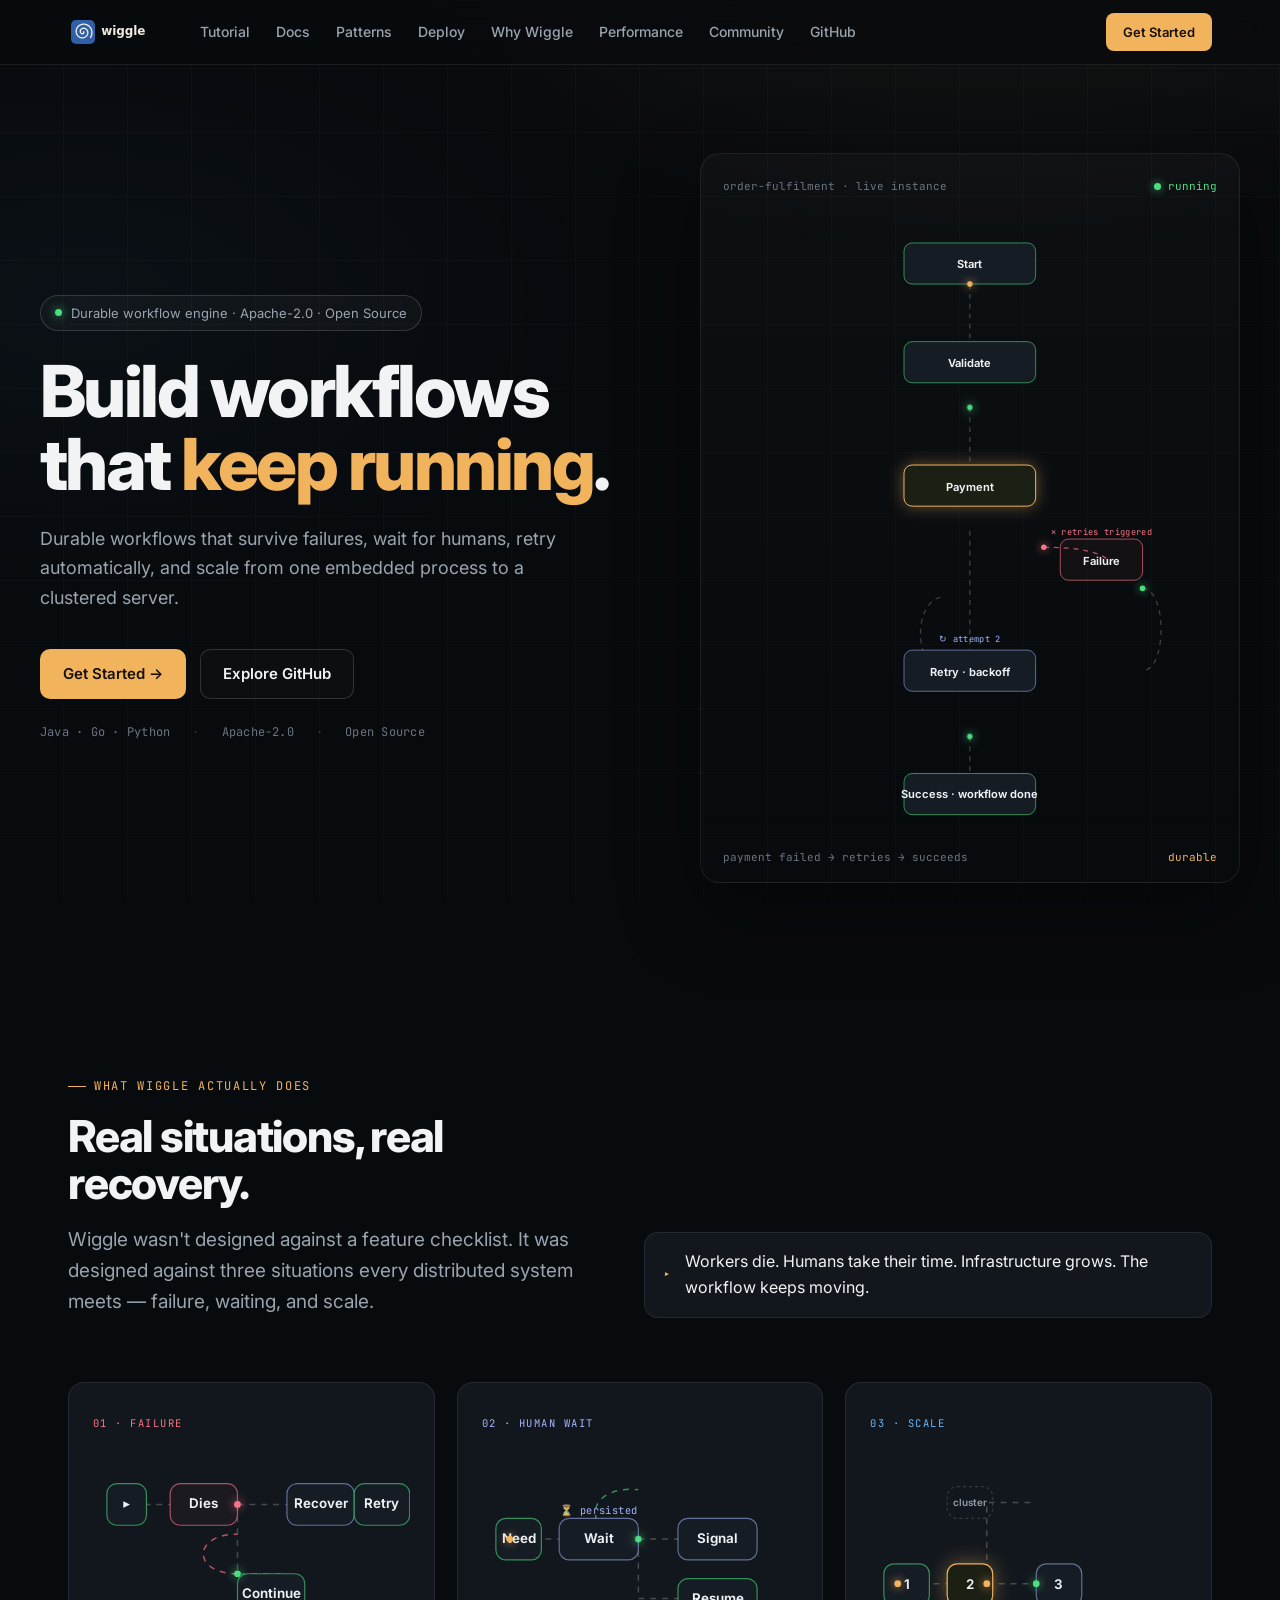
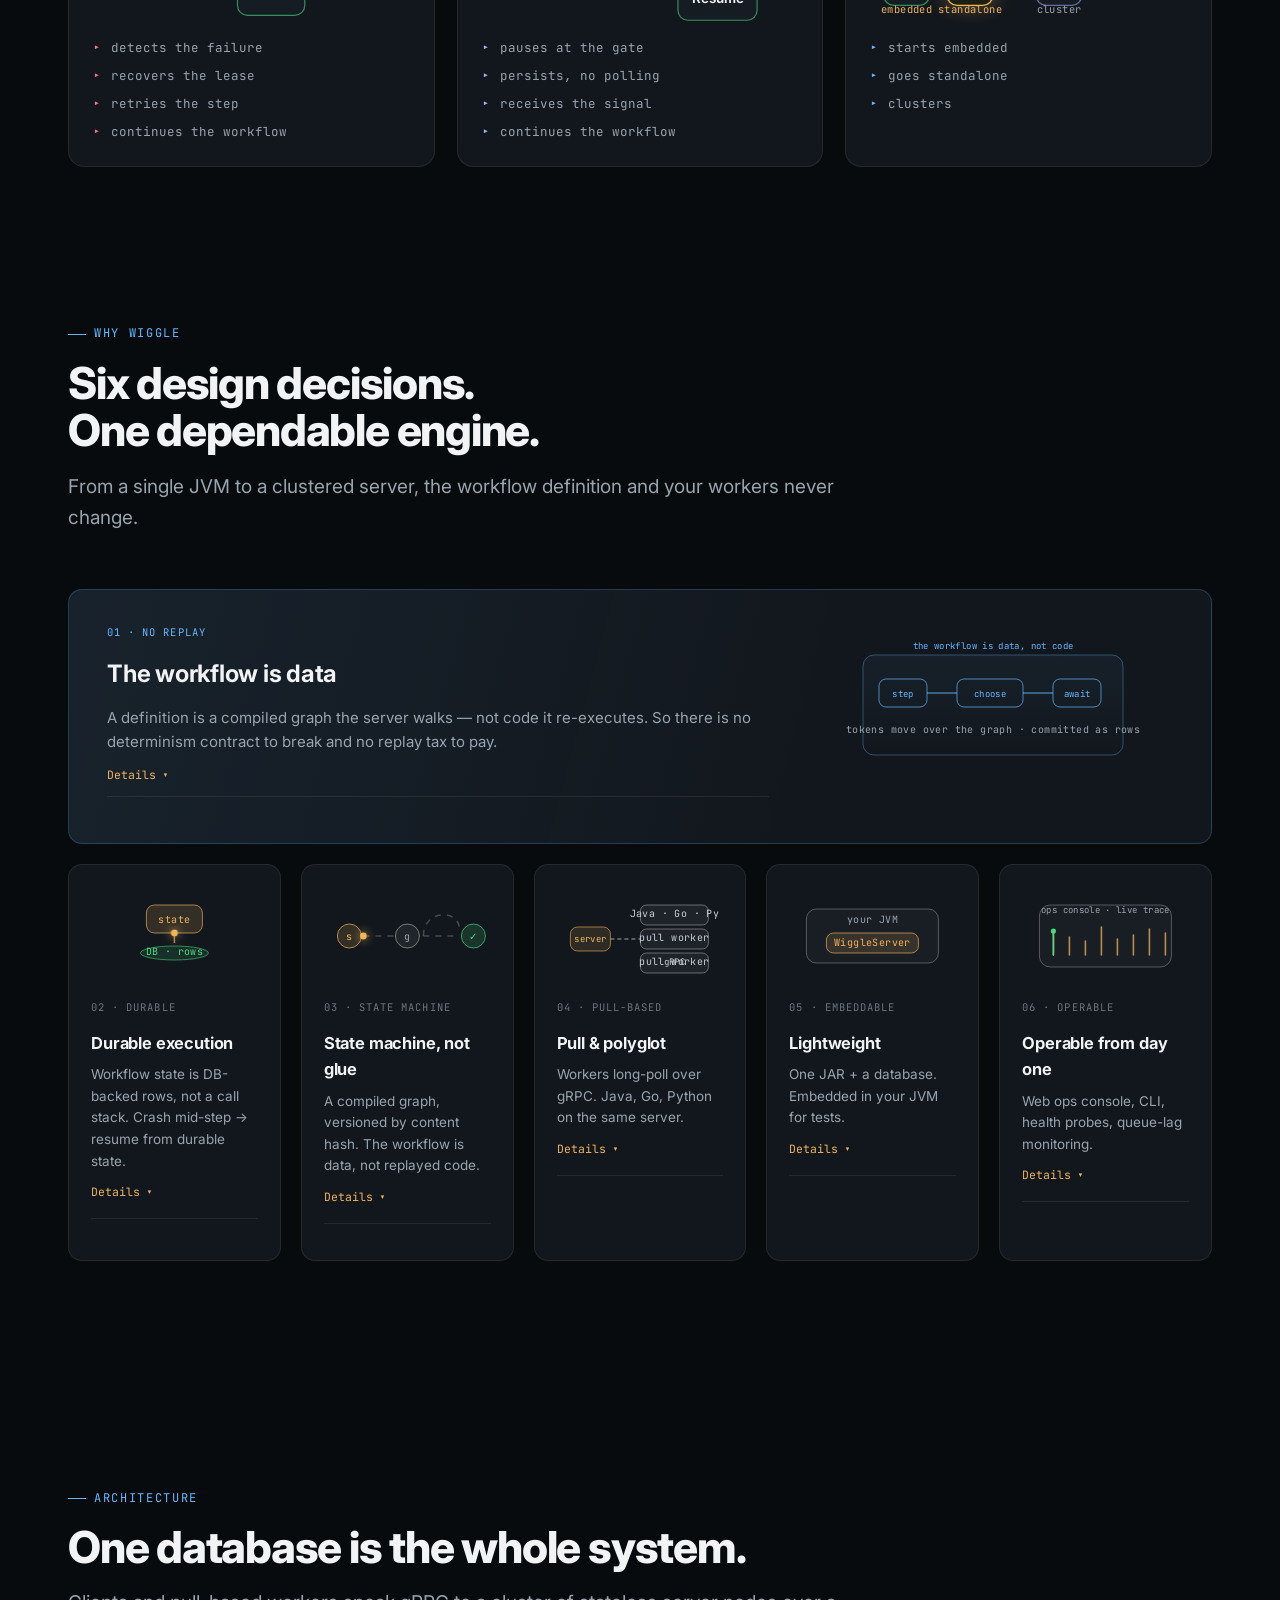
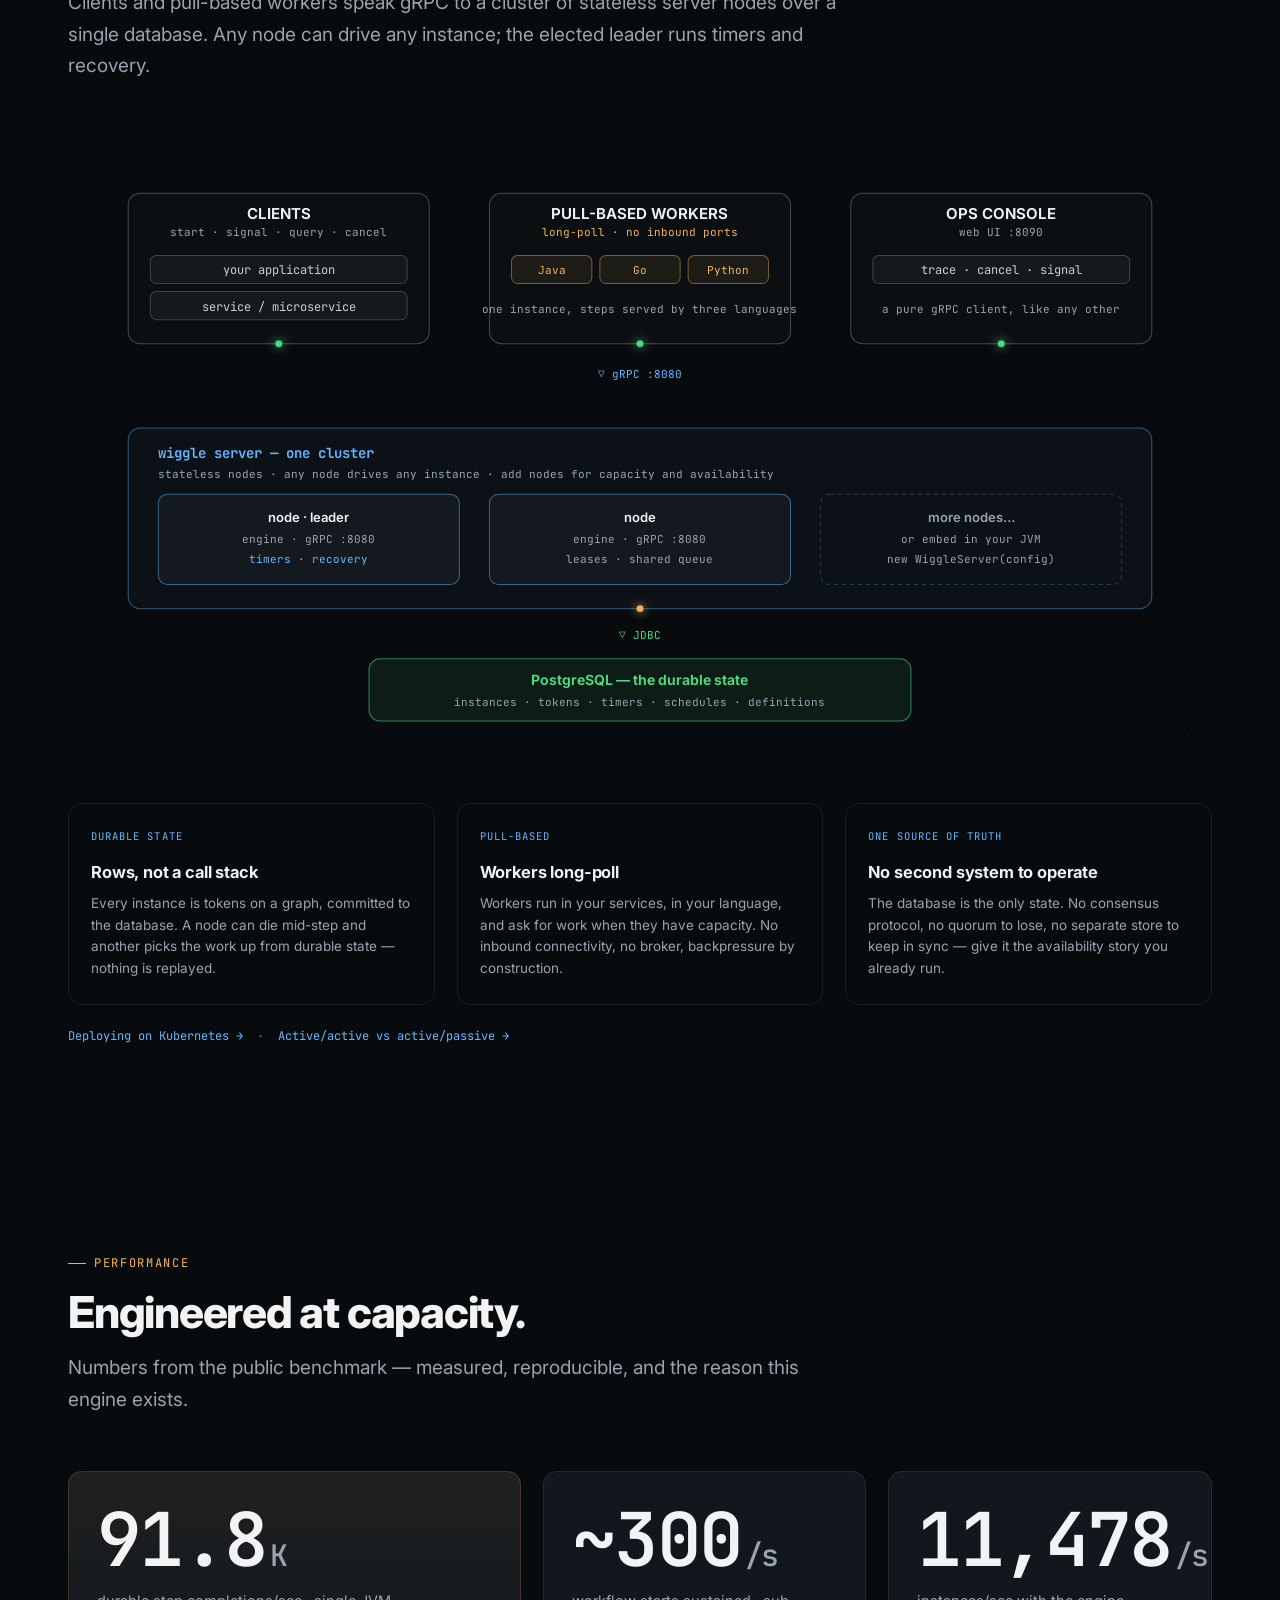
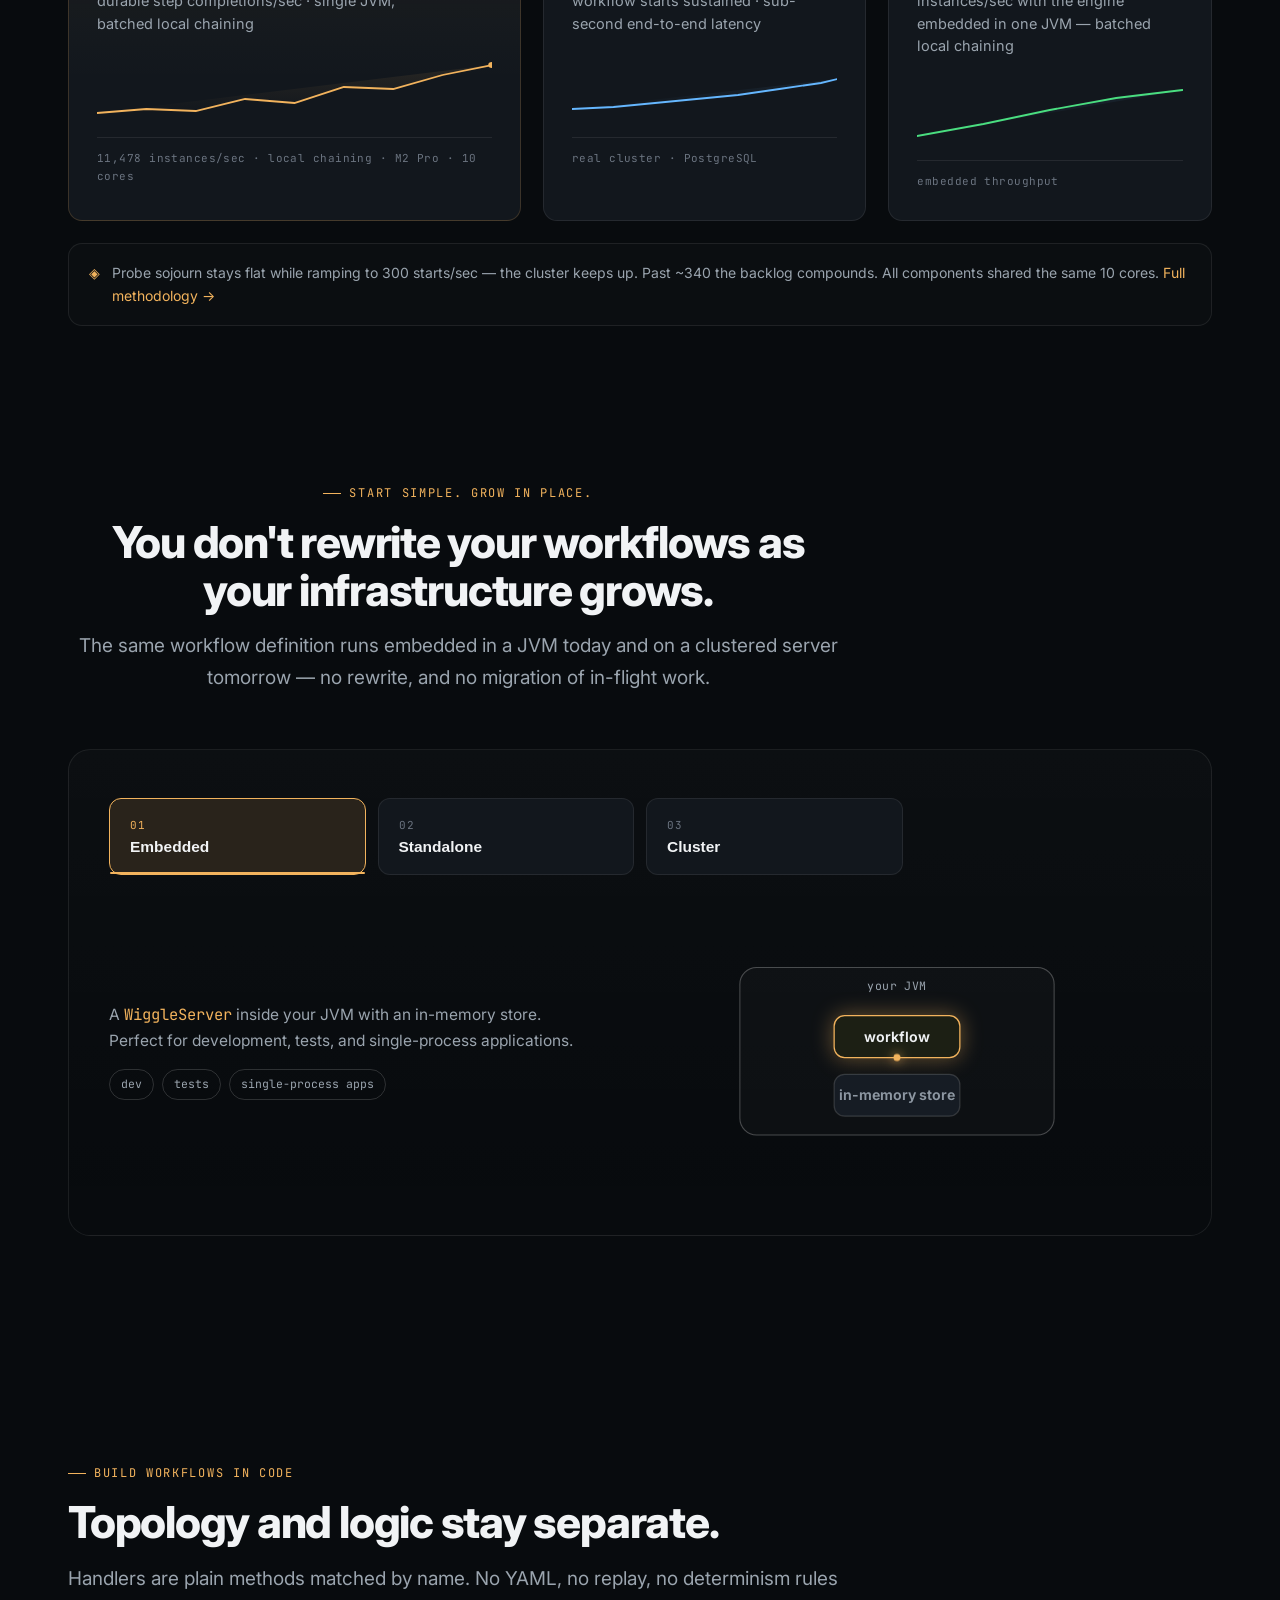
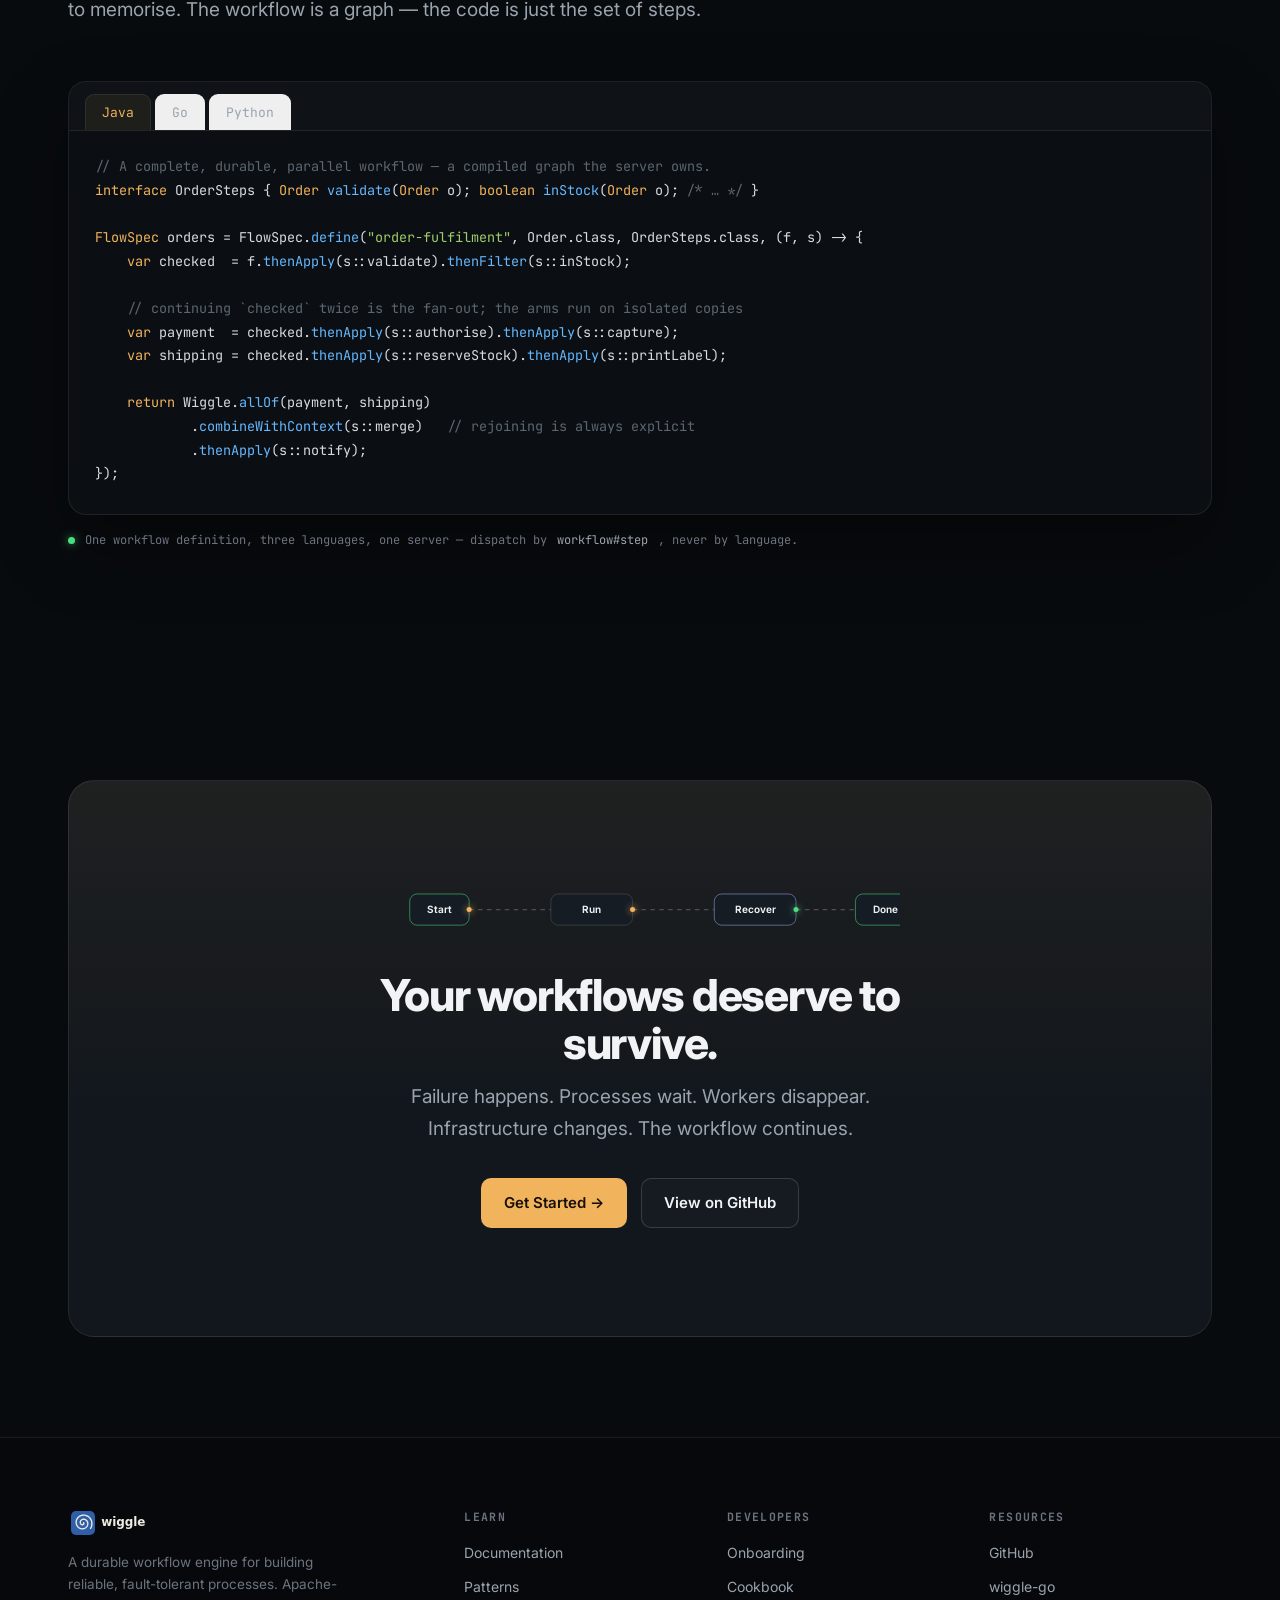
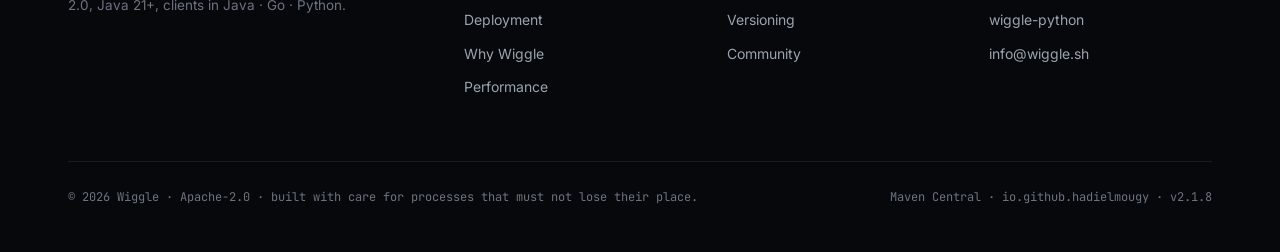
==== commit d546be81: "docs: finish the pass -- the cellular framing was in the copy, not the word "coordinator" Same corre" ====
--- a/content/index.html
+++ b/content/index.html
@@ -565,7 +565,7 @@
         <div class="card-icon">
           <svg viewBox="0 0 160 90" width="100%" height="90" role="img" aria-label="Polyglot workers pull over gRPC">
             <rect x="10" y="36" width="40" height="24" rx="7" fill="rgba(242,179,93,.12)" stroke="rgba(242,179,93,.6)"/>
-            <text class="chip chip-accent" x="30" y="51" text-anchor="middle" style="font-size:9px">cell</text>
+            <text class="chip chip-accent" x="30" y="51" text-anchor="middle" style="font-size:9px">server</text>
             <path d="M50 48 H80" stroke="rgba(255,255,255,.4)" stroke-width="1.4" stroke-dasharray="4 3"/>
             <g><rect x="80" y="14" width="68" height="20" rx="6" fill="rgba(255,255,255,.05)" stroke="rgba(255,255,255,.35)"/><text class="chip" x="114" y="26" text-anchor="middle" fill="#c9cfd6" style="font-size:10px">Java · Go · Py</text></g>
             <g><rect x="80" y="38" width="68" height="20" rx="6" fill="rgba(255,255,255,.05)" stroke="rgba(255,255,255,.35)"/><text class="chip" x="114" y="50" text-anchor="middle" fill="#c9cfd6" style="font-size:10px">pull worker</text></g>
@@ -797,7 +797,7 @@
 <section class="section" id="scale" style="padding-top:40px">
   <div class="wrap">
     <div class="section-head center reveal">
-      <span class="eyebrow" style="justify-content:center">Start simple. End sharded.</span>
+      <span class="eyebrow" style="justify-content:center">Start simple. Grow in place.</span>
       <h2 style="margin-top:16px">You don't rewrite your workflows as your infrastructure grows.</h2>
       <p class="lead">The same workflow definition runs embedded in a JVM today and on a clustered server tomorrow — no rewrite, and no migration of in-flight work.</p>
     </div>
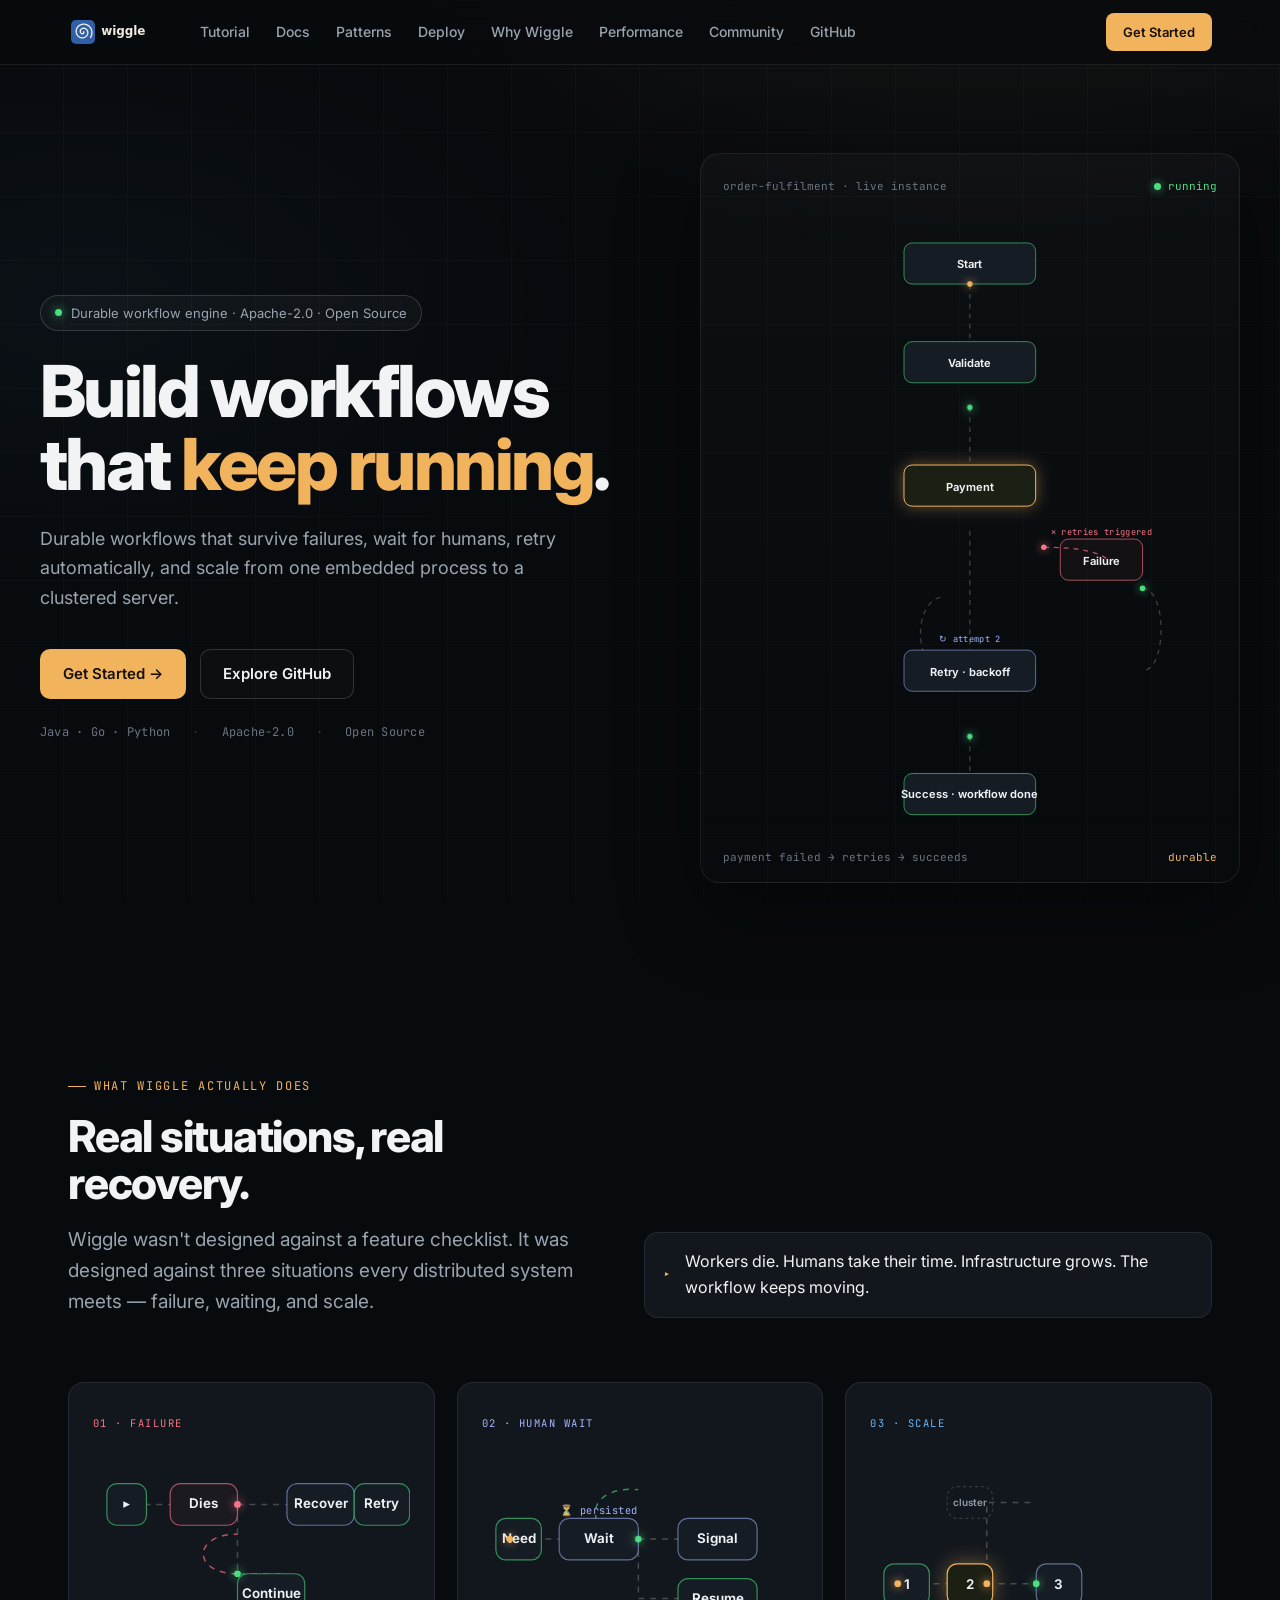
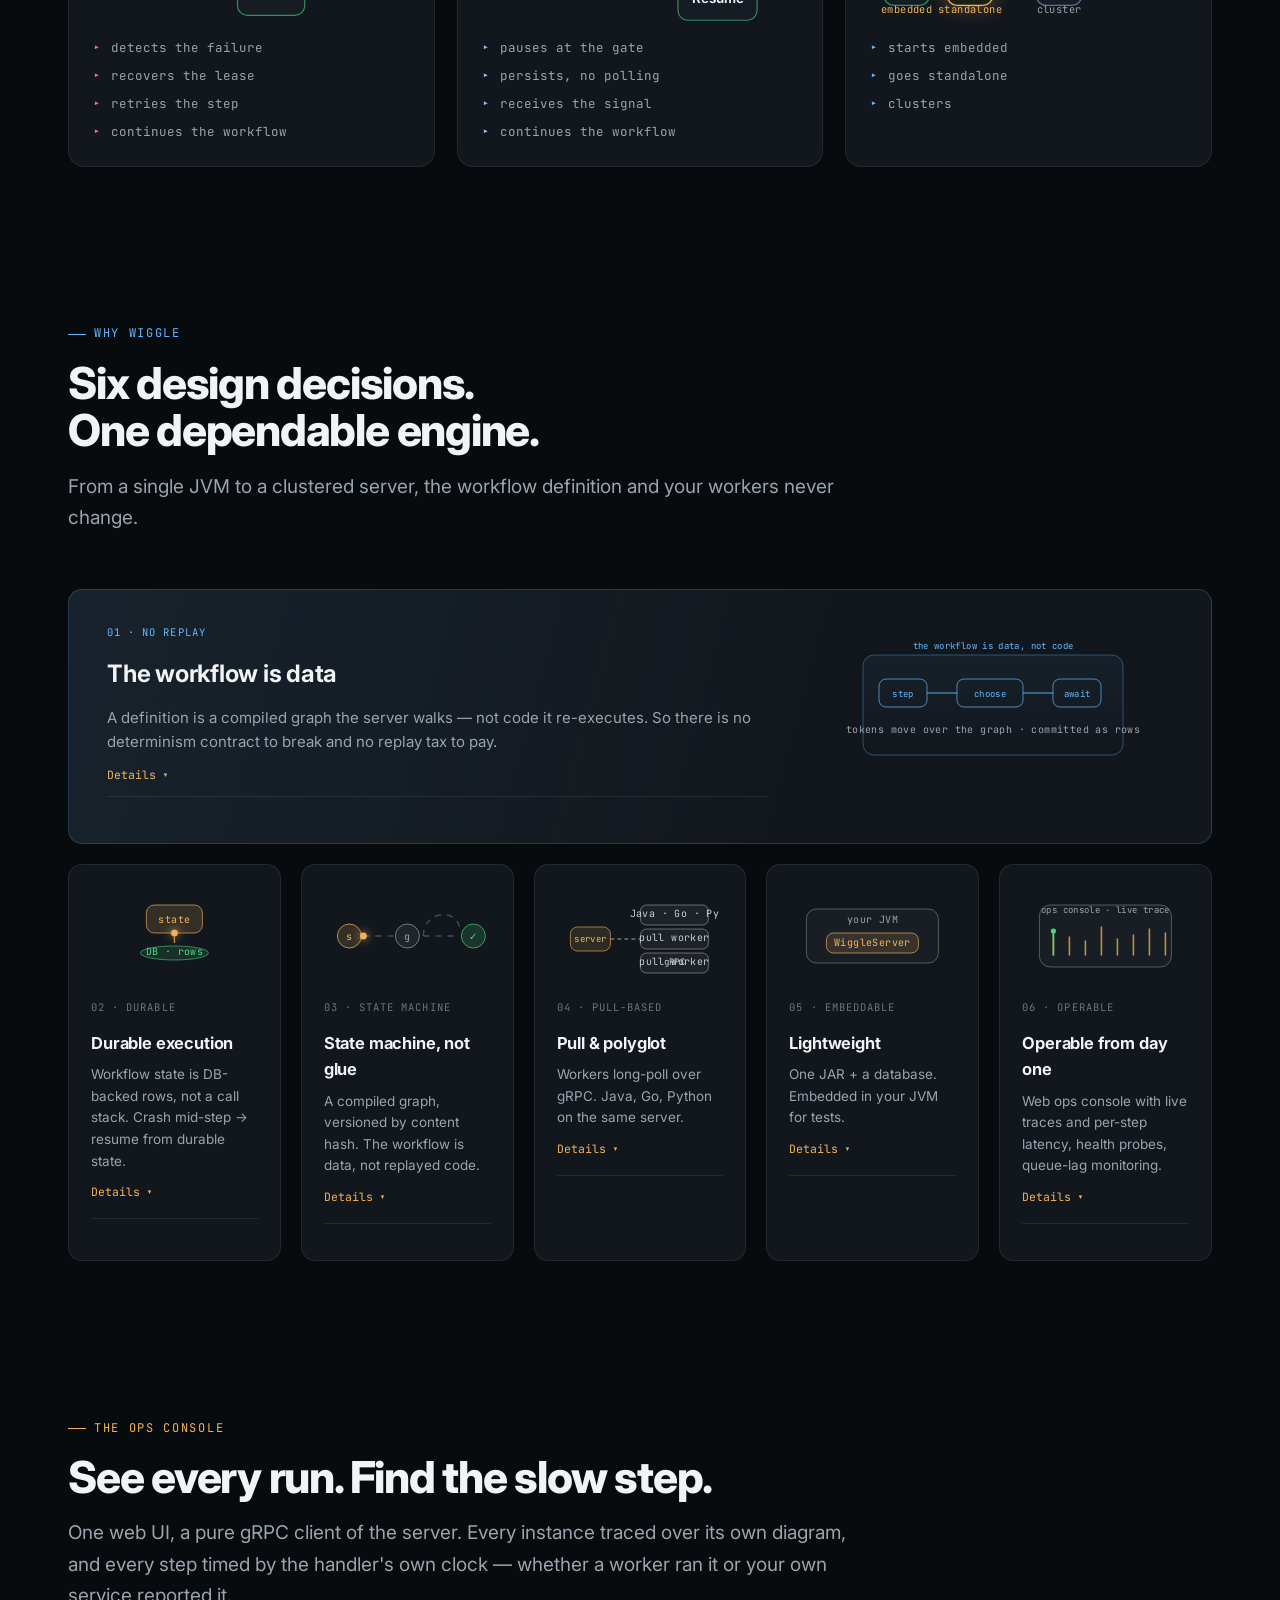
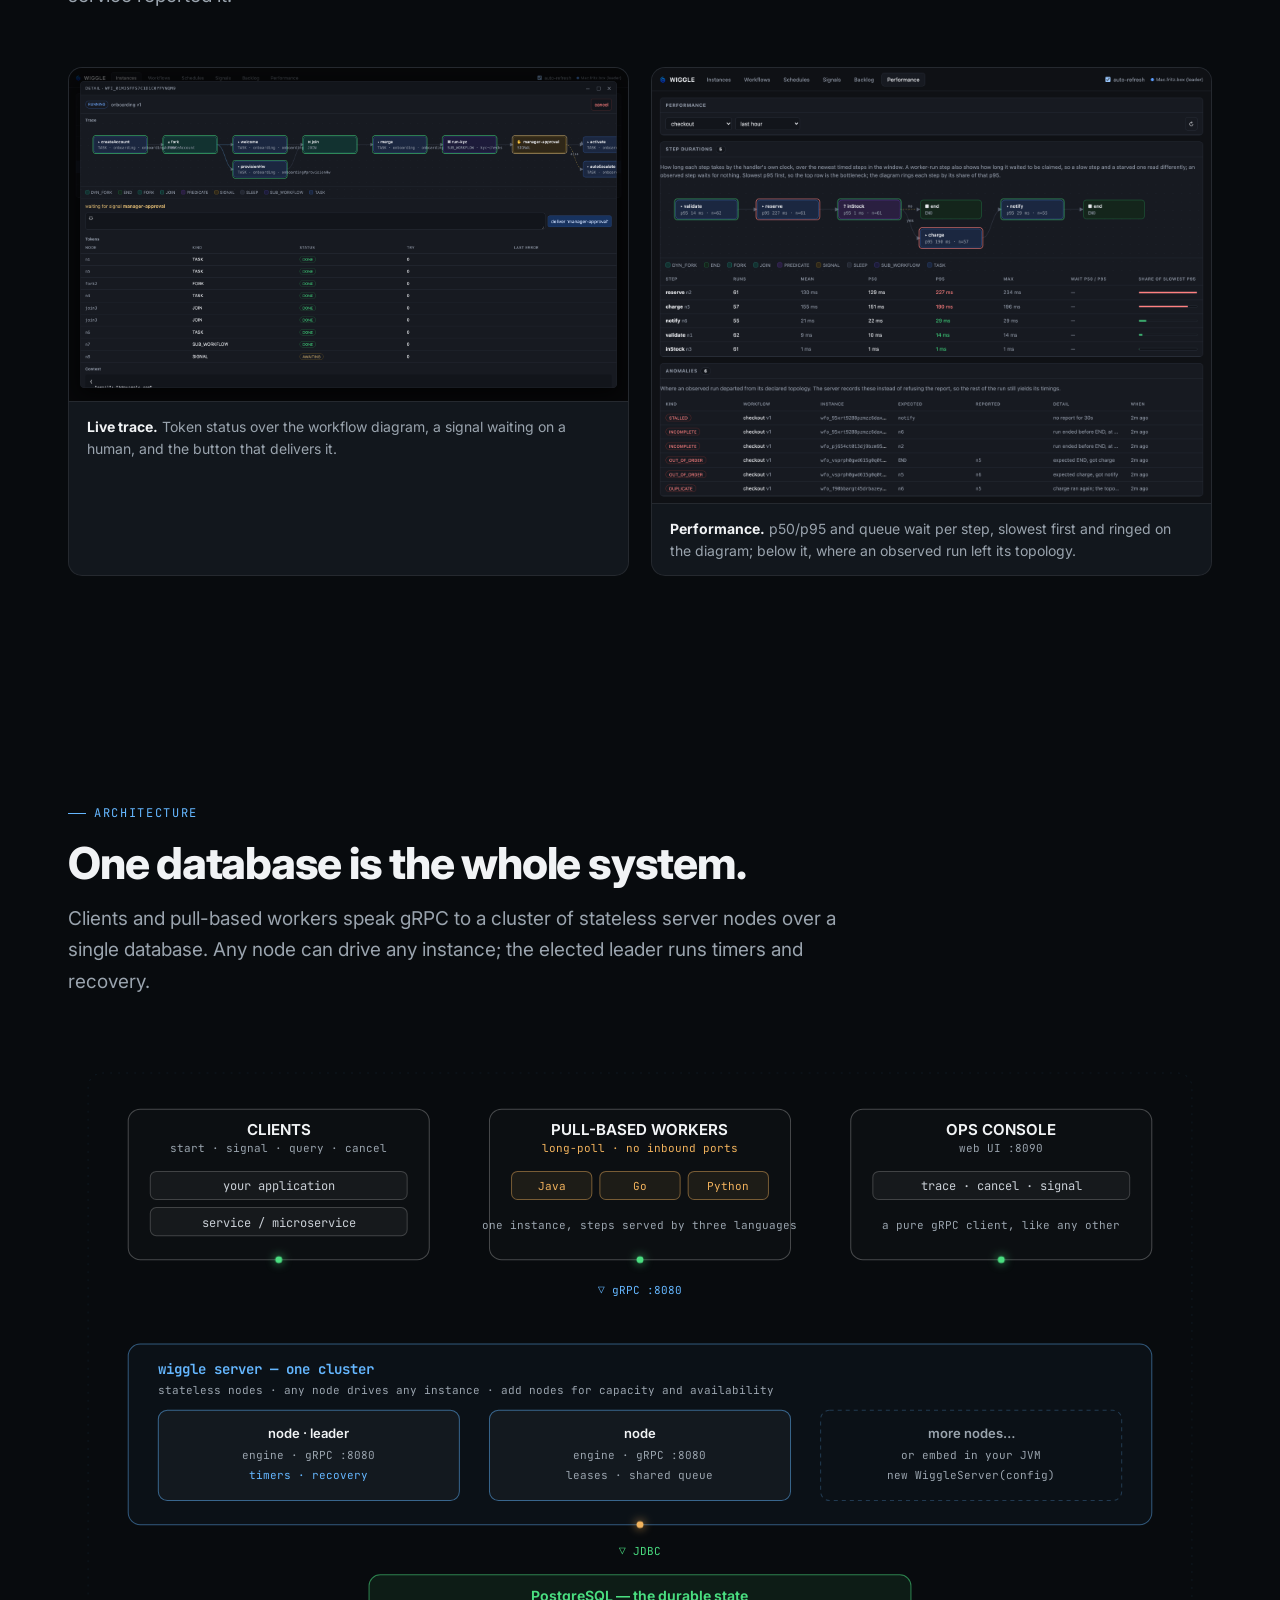
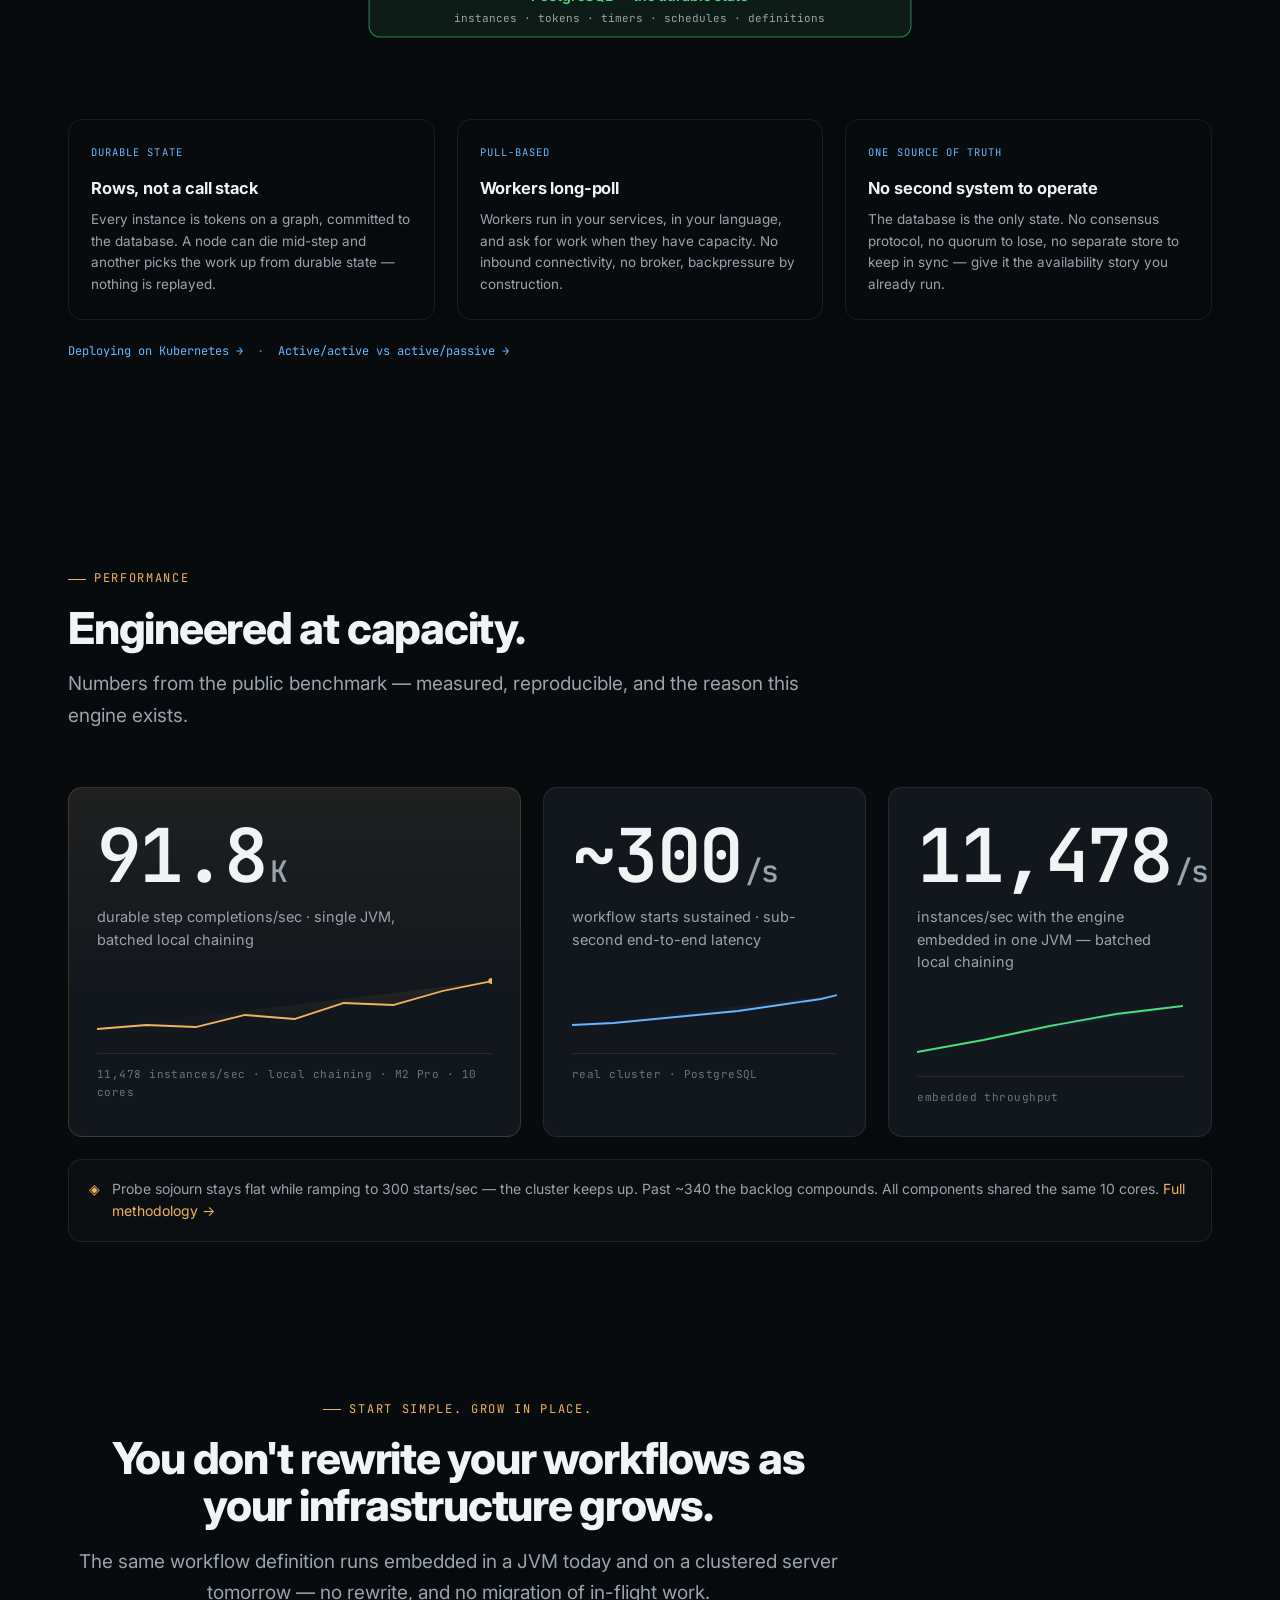
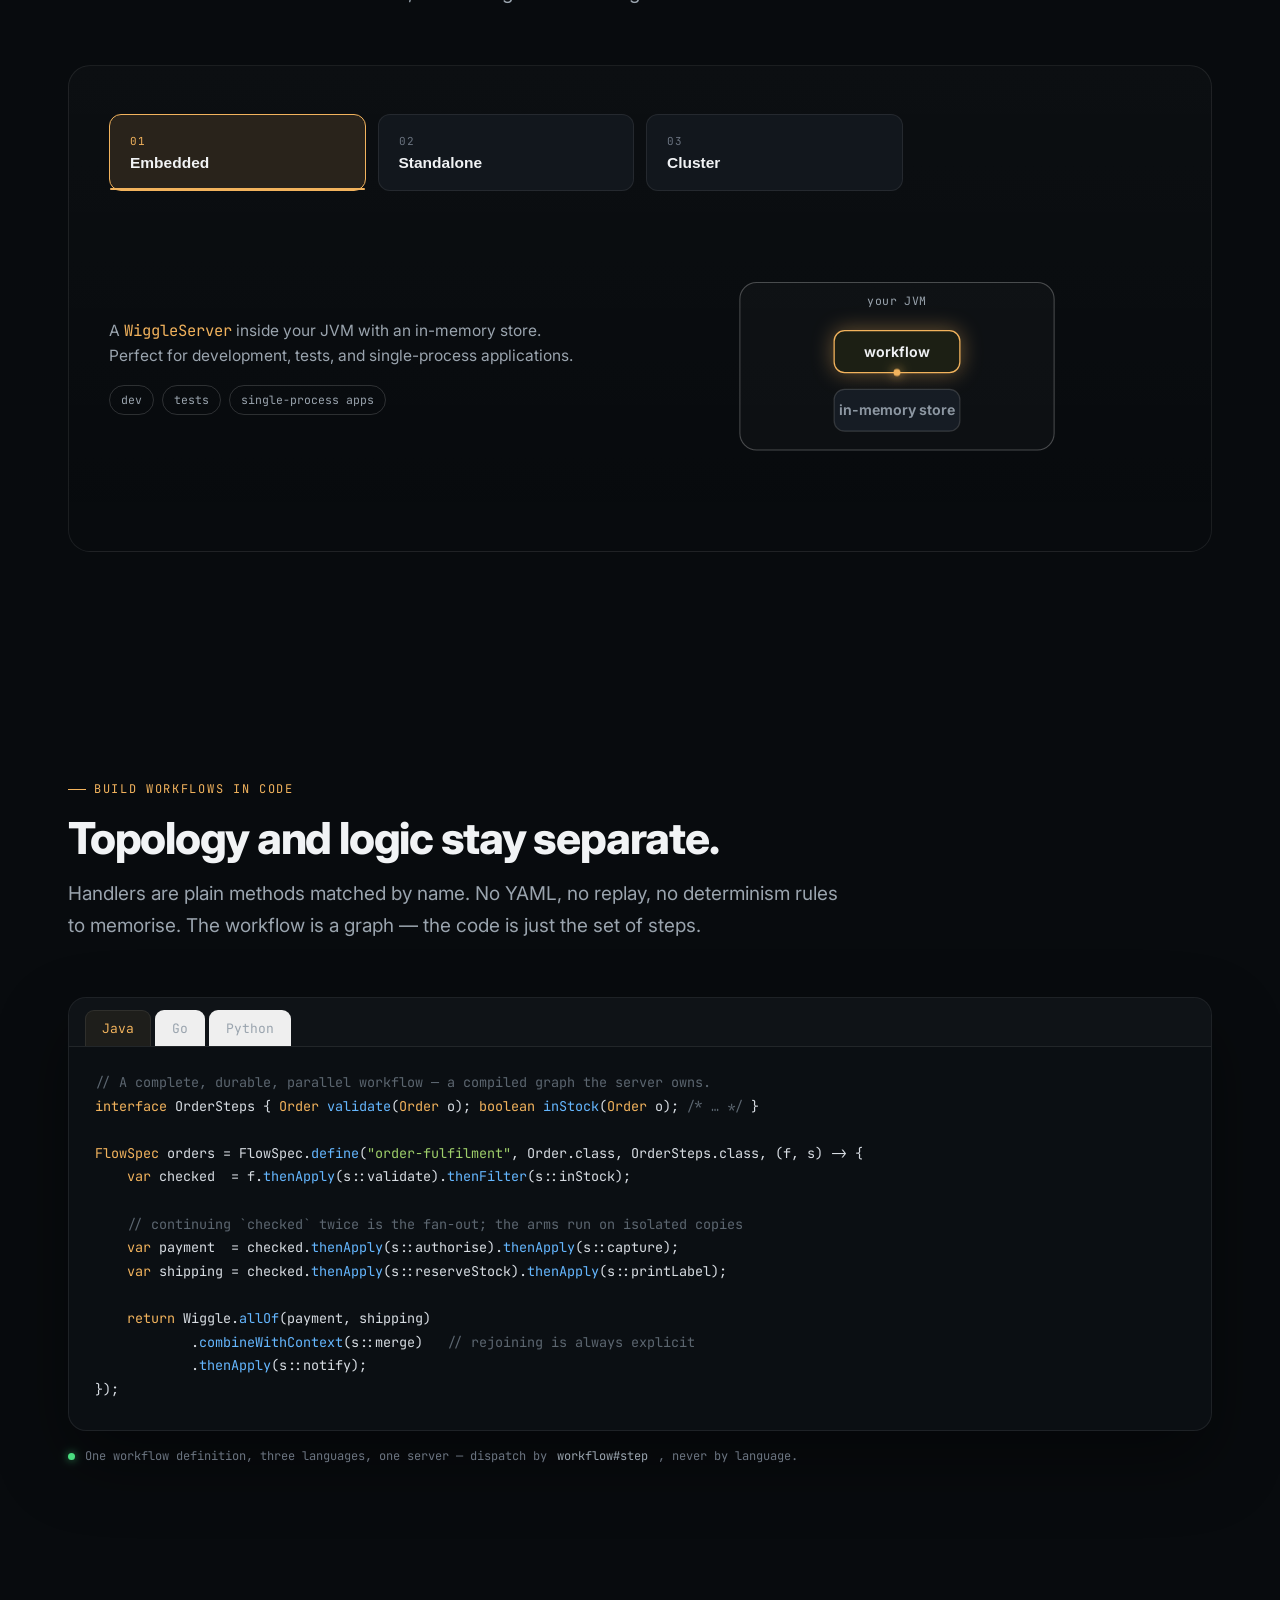
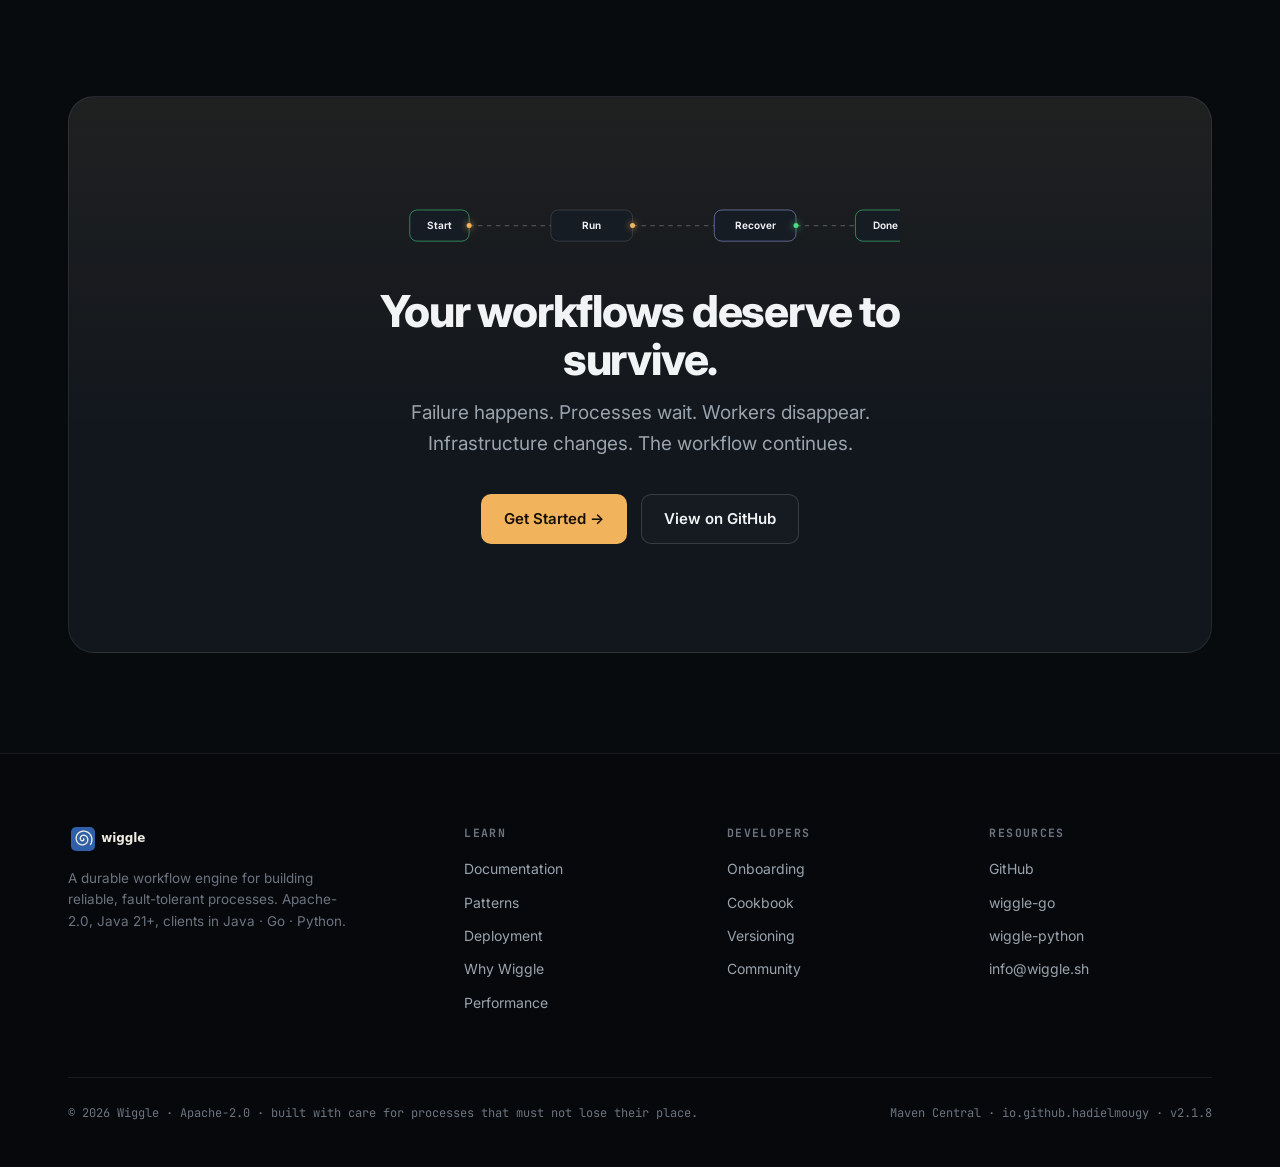
==== commit cda510fb: "docs: observed execution, the Performance tab, and console screenshots Vendors docs/observed-executi" ====
--- a/content/index.html
+++ b/content/index.html
@@ -91,6 +91,13 @@
 .center .section-head{margin-left:auto;margin-right:auto}
 
 /* ---------- Reveal ---------- */
+/* console screenshots */
+.shots{display:grid;grid-template-columns:minmax(0,1fr) minmax(0,1fr);gap:22px;margin-top:36px}
+.shot{margin:0;min-width:0;background:var(--panel);border:1px solid var(--line);border-radius:14px;overflow:hidden}
+.shot img{display:block;width:100%;max-width:100%;height:auto;border-bottom:1px solid var(--line)}
+.shot figcaption{padding:14px 18px;color:var(--muted);font-size:14px;line-height:1.55}
+.shot figcaption strong{color:var(--text)}
+@media (max-width:820px){.shots{grid-template-columns:minmax(0,1fr)}}
 .reveal{opacity:0;transform:translateY(26px);transition:opacity .85s cubic-bezier(.2,.7,.2,1),transform .85s cubic-bezier(.2,.7,.2,1)}
 .reveal.in{opacity:1;transform:none}
 .reveal-d1{transition-delay:.08s}.reveal-d2{transition-delay:.16s}.reveal-d3{transition-delay:.24s}.reveal-d4{transition-delay:.32s}
@@ -610,10 +617,30 @@
         </div>
         <div class="ck">06 · Operable</div>
         <h3>Operable from day one</h3>
-        <p>Web ops console, CLI, health probes, queue-lag monitoring.</p>
+        <p>Web ops console with live traces and per-step latency, health probes, queue-lag monitoring.</p>
         <button class="toggle" data-target="c6" aria-expanded="false">Details <span class="chev">▾</span></button>
-        <div class="more" id="c6"><div class="more-inner"><p>Live trace of every instance over the workflow diagram. Cancel, signal, schedule, search by id or correlation id.</p></div></div>
-      </div>
+        <div class="more" id="c6"><div class="more-inner"><p>Live trace of every instance over the workflow diagram. Cancel, signal, schedule, search by id or correlation id. A Performance tab ranks every step by p95 and queue wait, and lists where an observed run departed from its topology.</p></div></div>
+      </div>
+    </div>
+  </div>
+</section>
+<!-- ============ CONSOLE ============ -->
+<section class="section" id="console" style="padding-top:40px">
+  <div class="wrap">
+    <div class="section-head reveal">
+      <span class="eyebrow">The ops console</span>
+      <h2 style="margin-top:16px">See every run. Find the slow step.</h2>
+      <p class="lead">One web UI, a pure gRPC client of the server. Every instance traced over its own diagram, and every step timed by the handler's own clock &mdash; whether a worker ran it or your own service reported it.</p>
+    </div>
+    <div class="shots">
+      <figure class="shot reveal reveal-d1">
+        <img src="/assets/img/console-instance-trace.png" alt="The console's instance detail: an onboarding run traced over its diagram, parked on a manager-approval signal, with its tokens and an inline deliver button" loading="lazy">
+        <figcaption><strong>Live trace.</strong> Token status over the workflow diagram, a signal waiting on a human, and the button that delivers it.</figcaption>
+      </figure>
+      <figure class="shot reveal reveal-d2">
+        <img src="/assets/img/console-performance.png" alt="The console's Performance tab: the slowest step ringed red on the diagram, the step table ranked by p95, and the anomalies of observed runs below" loading="lazy">
+        <figcaption><strong>Performance.</strong> p50/p95 and queue wait per step, slowest first and ringed on the diagram; below it, where an <a href="/docs/observed-execution/">observed run</a> left its topology.</figcaption>
+      </figure>
     </div>
   </div>
 </section>
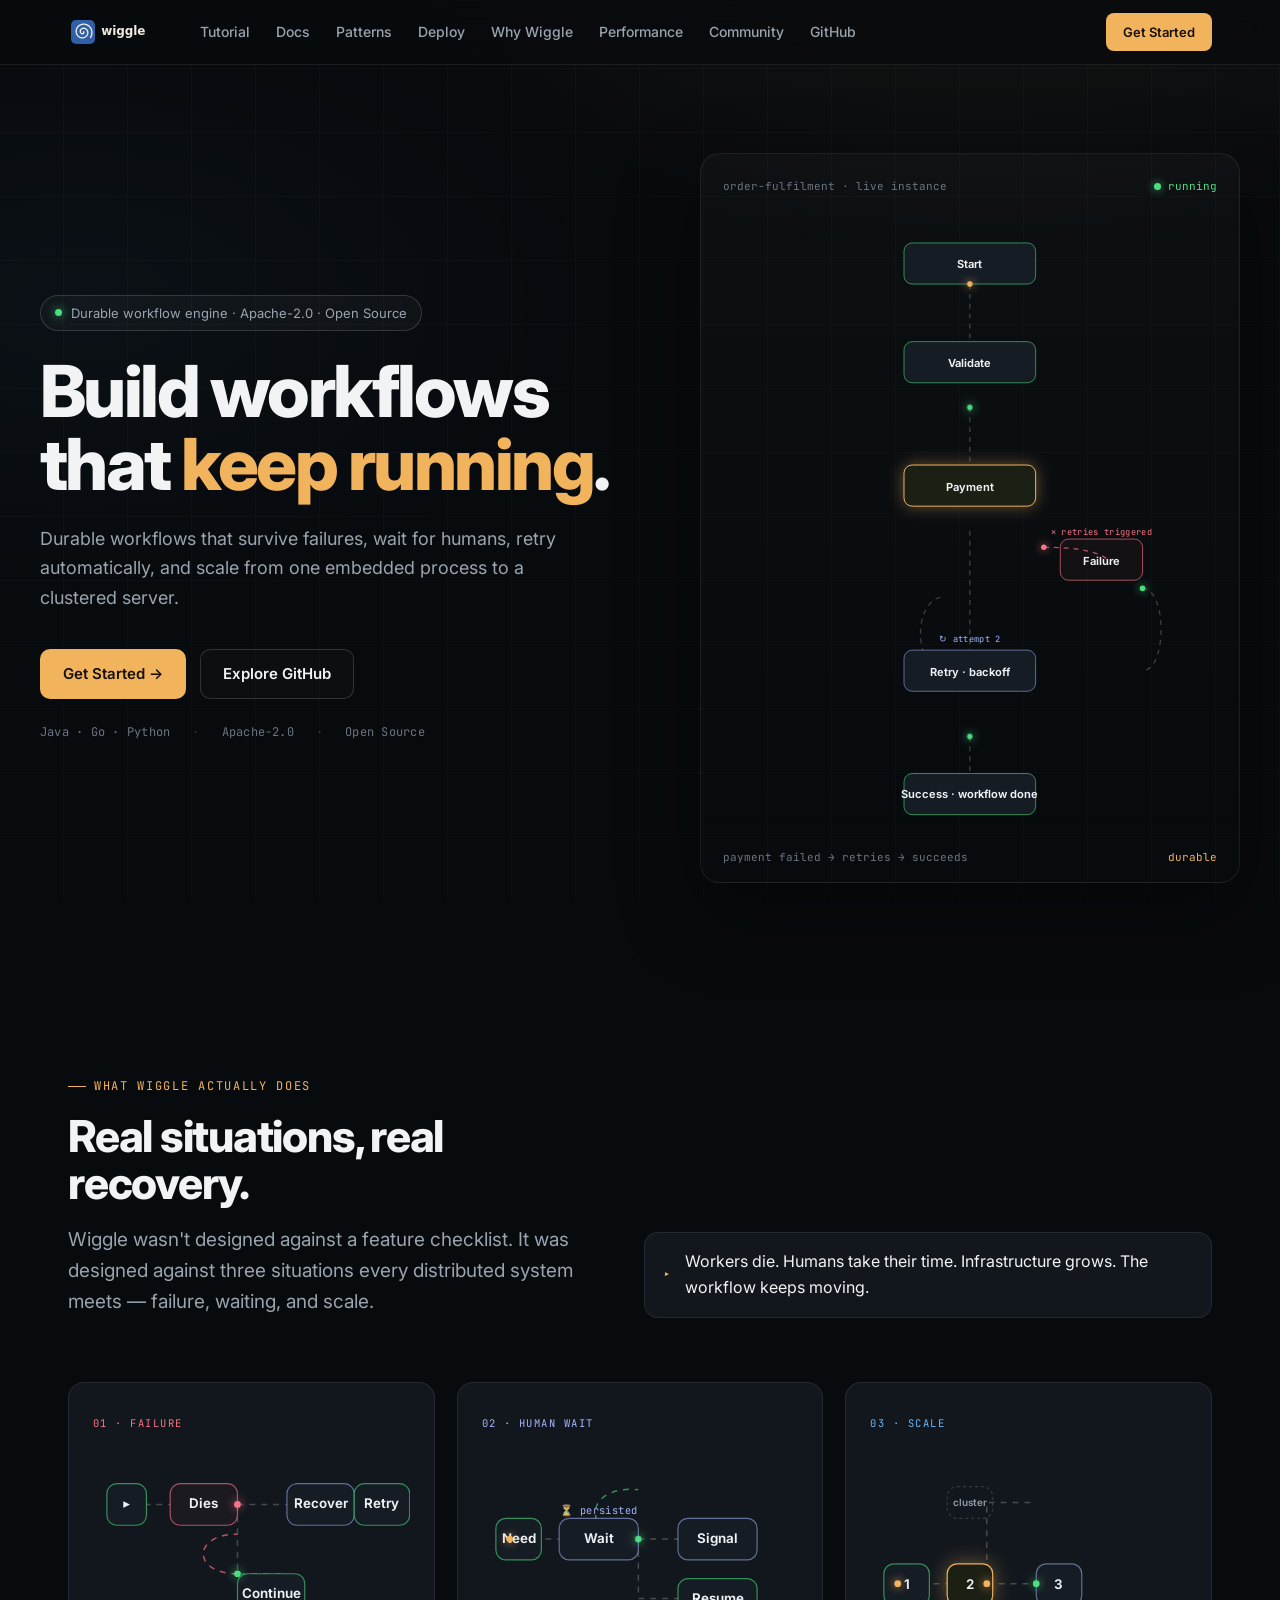
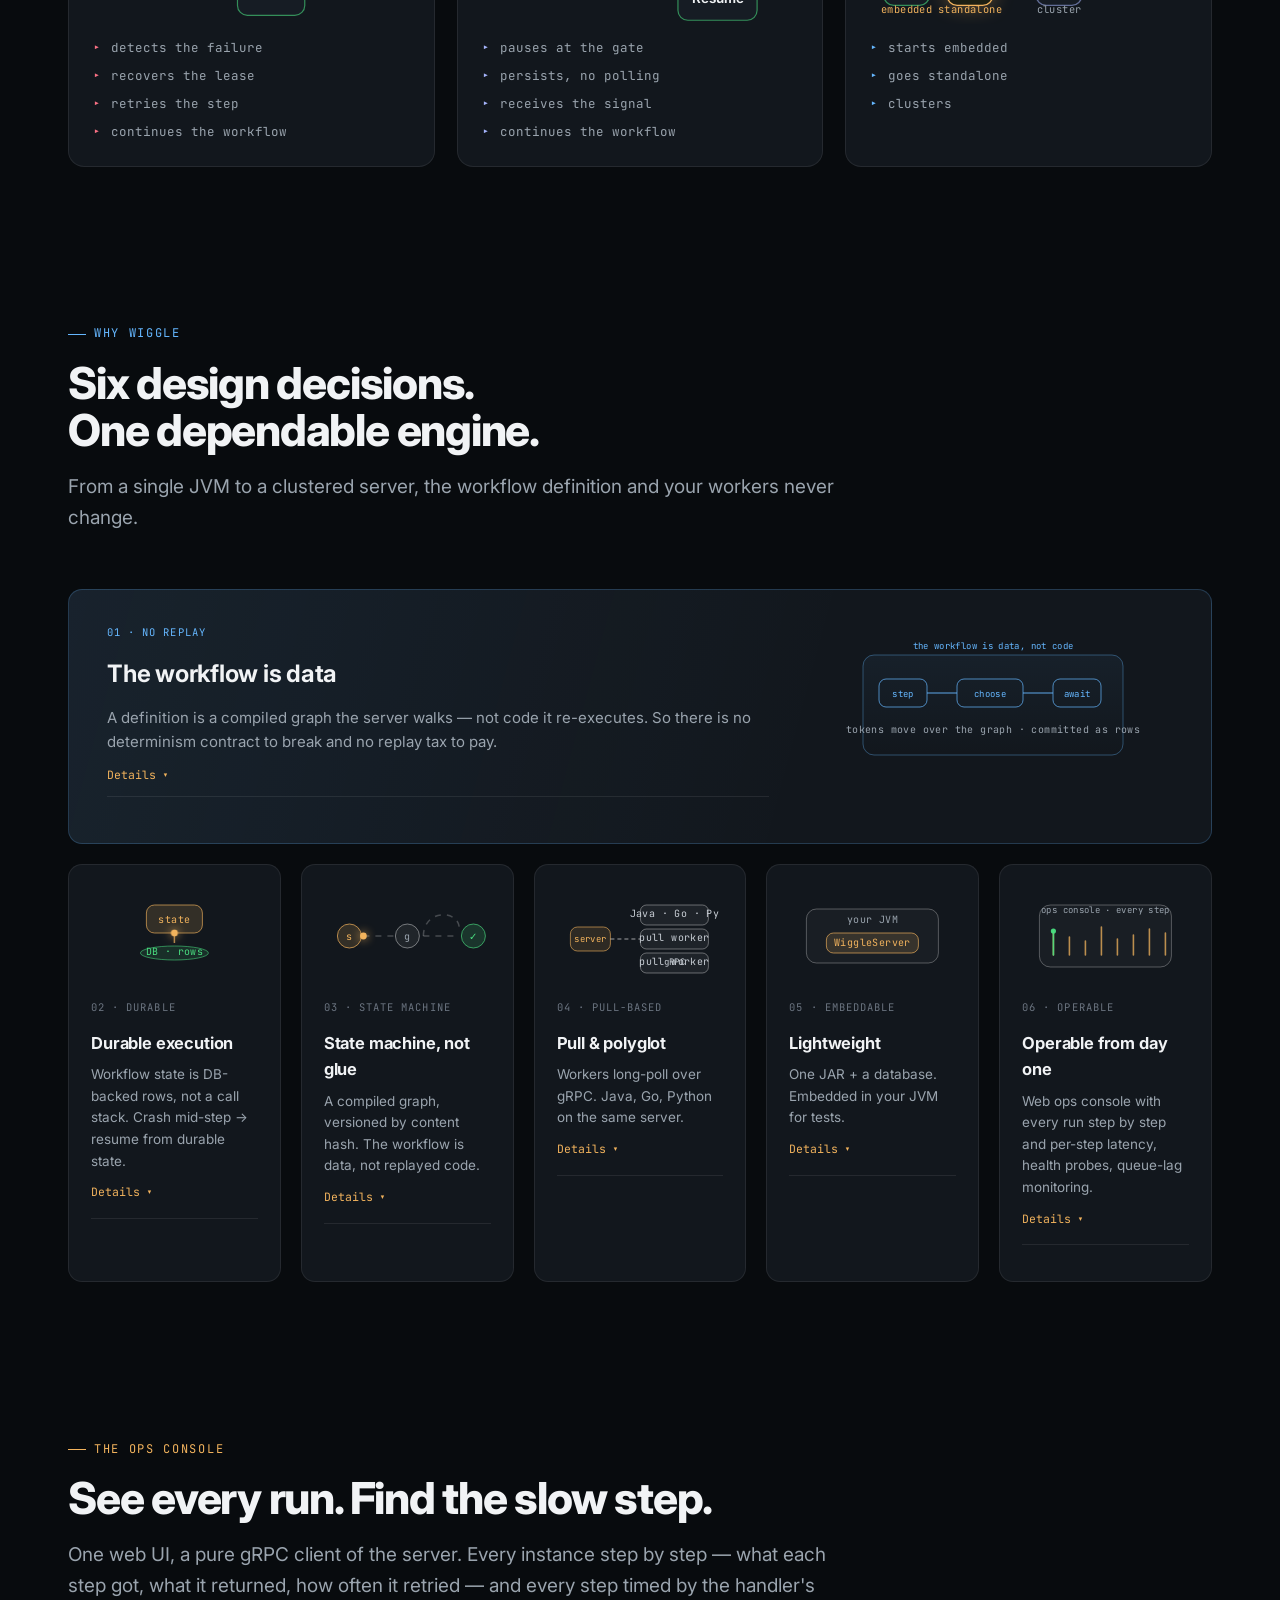
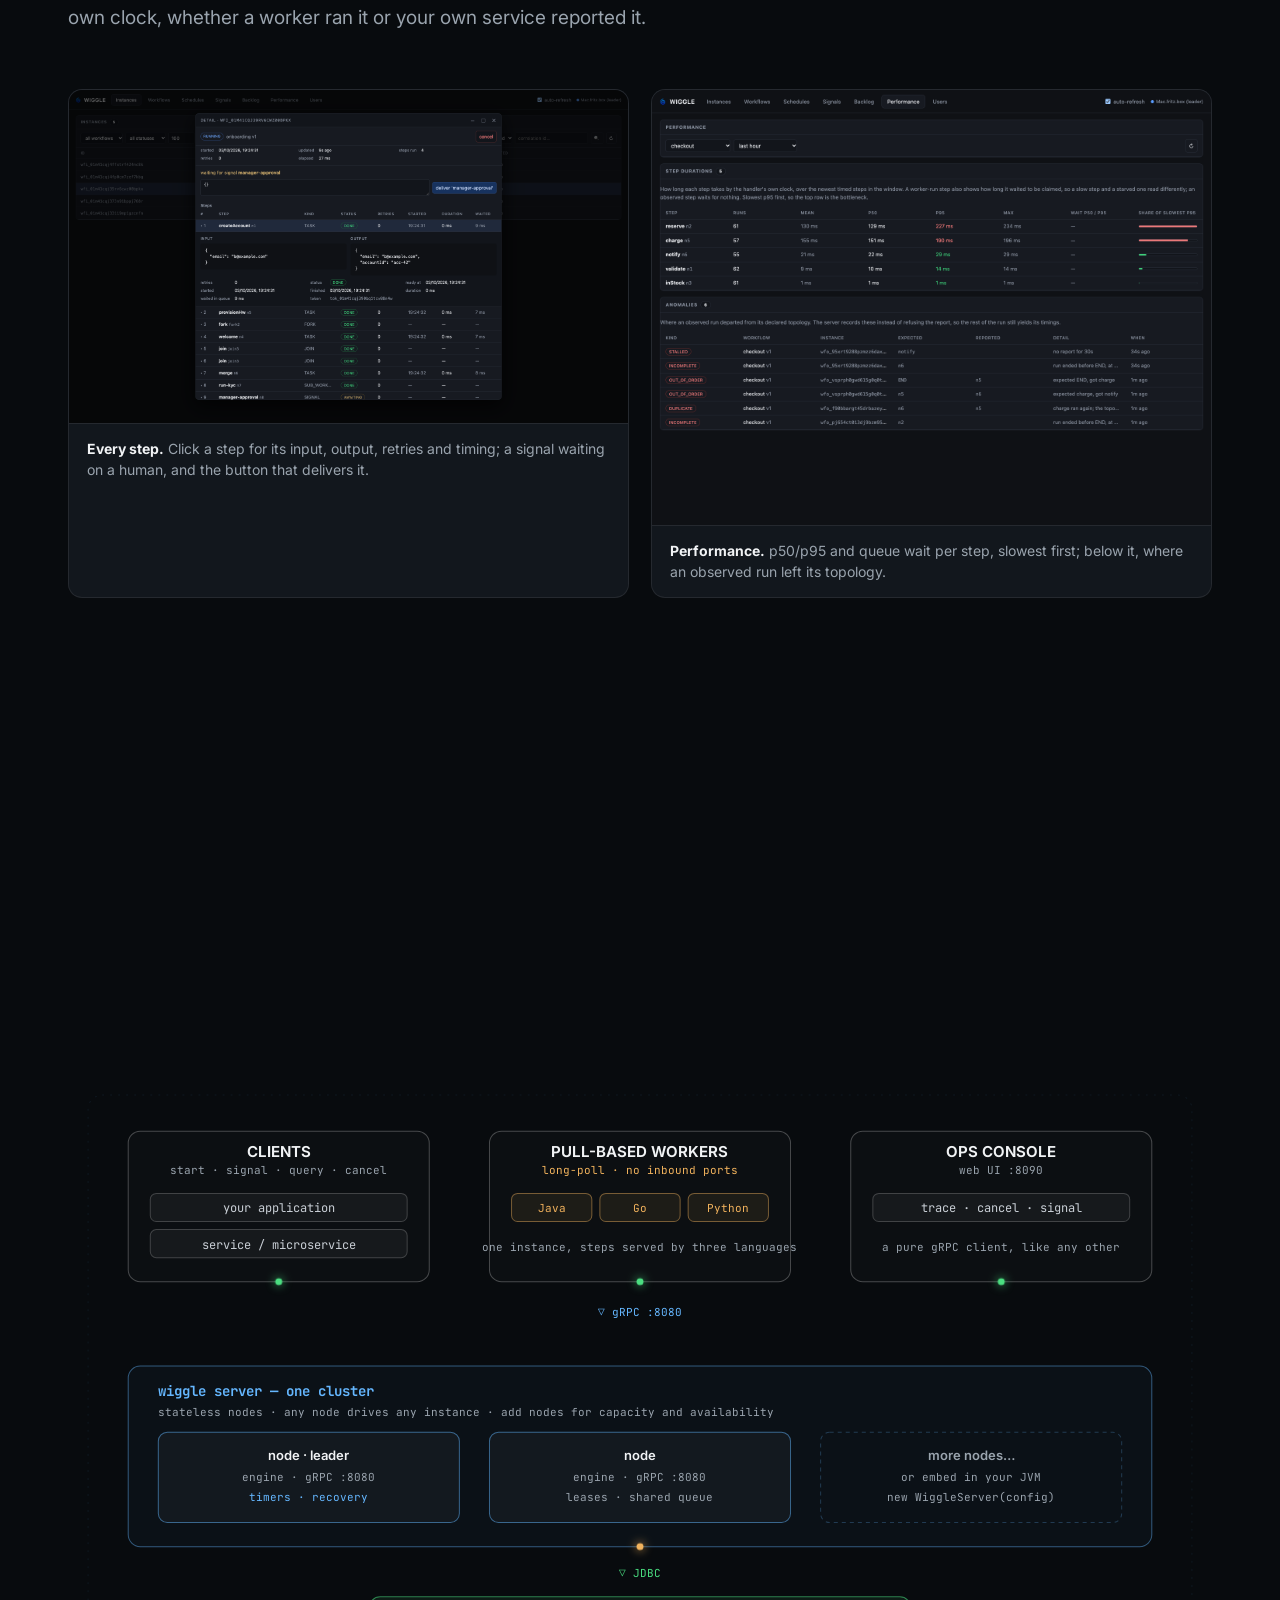
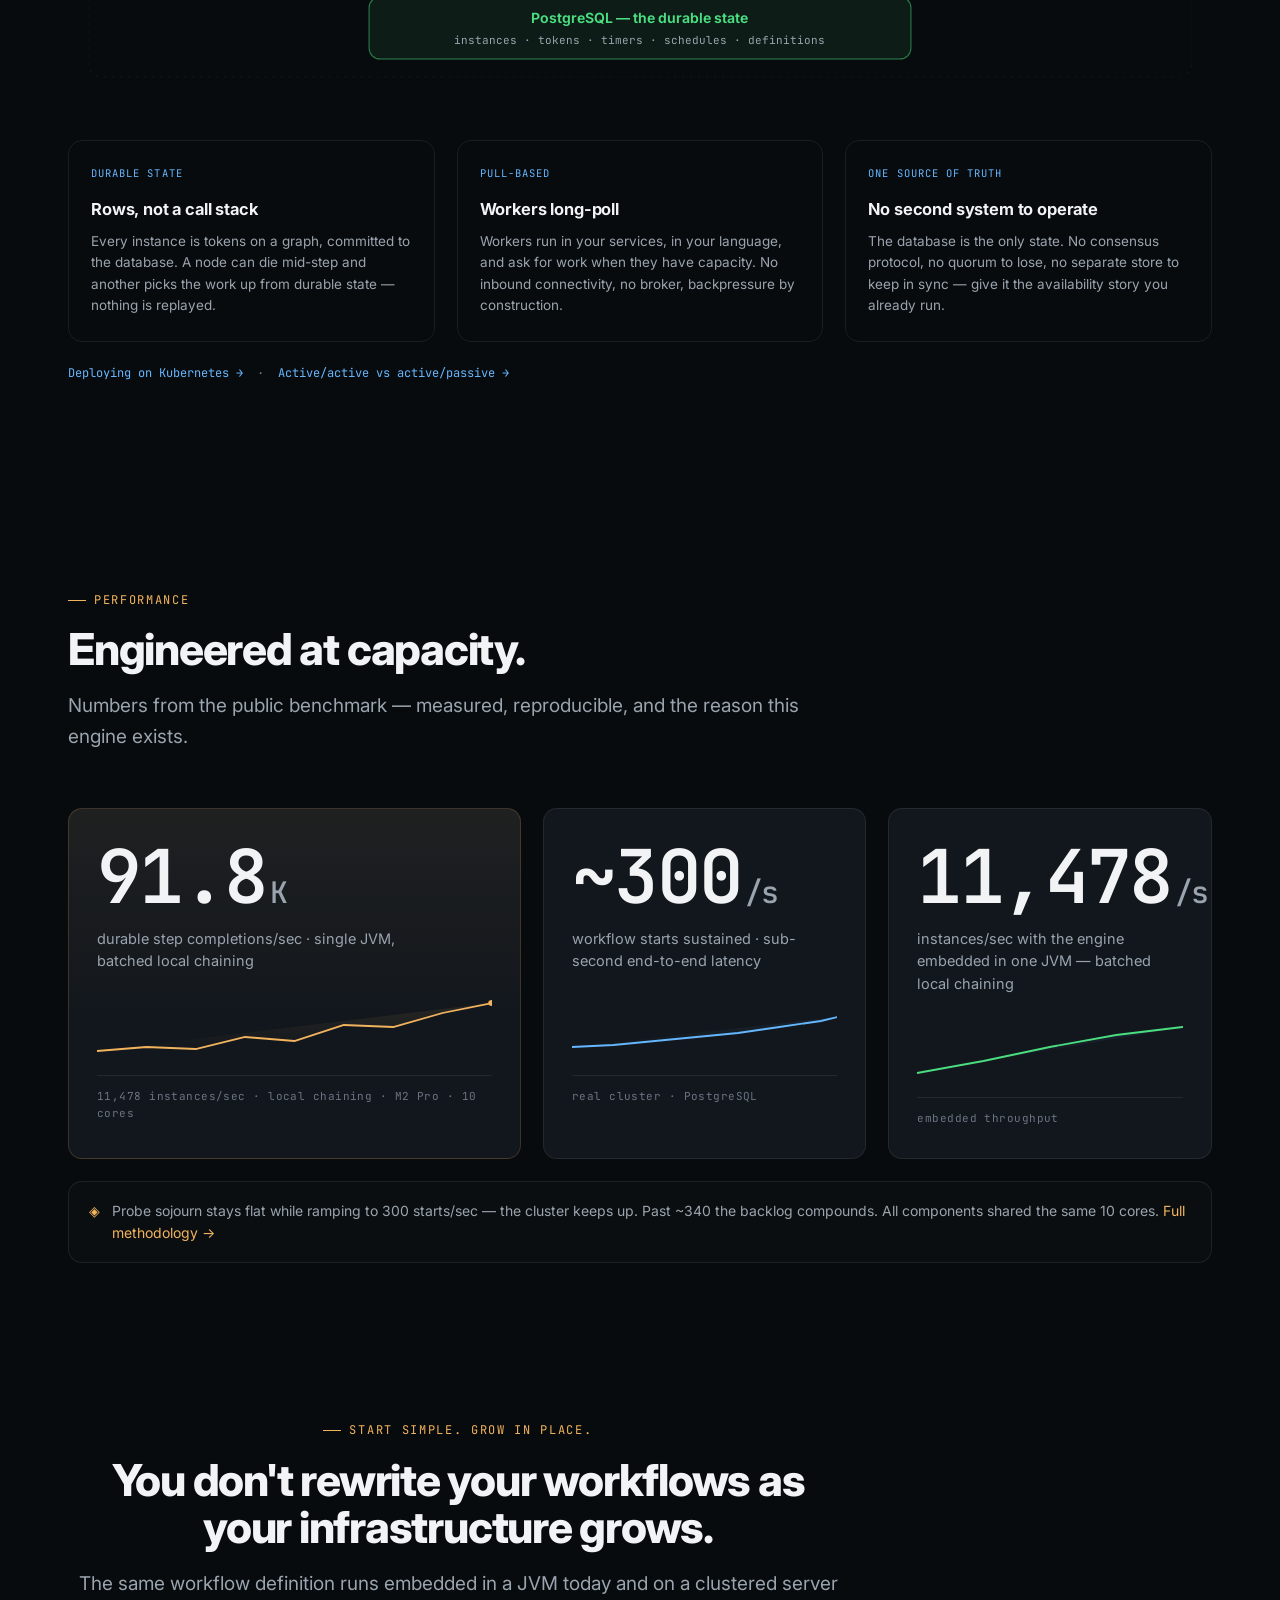
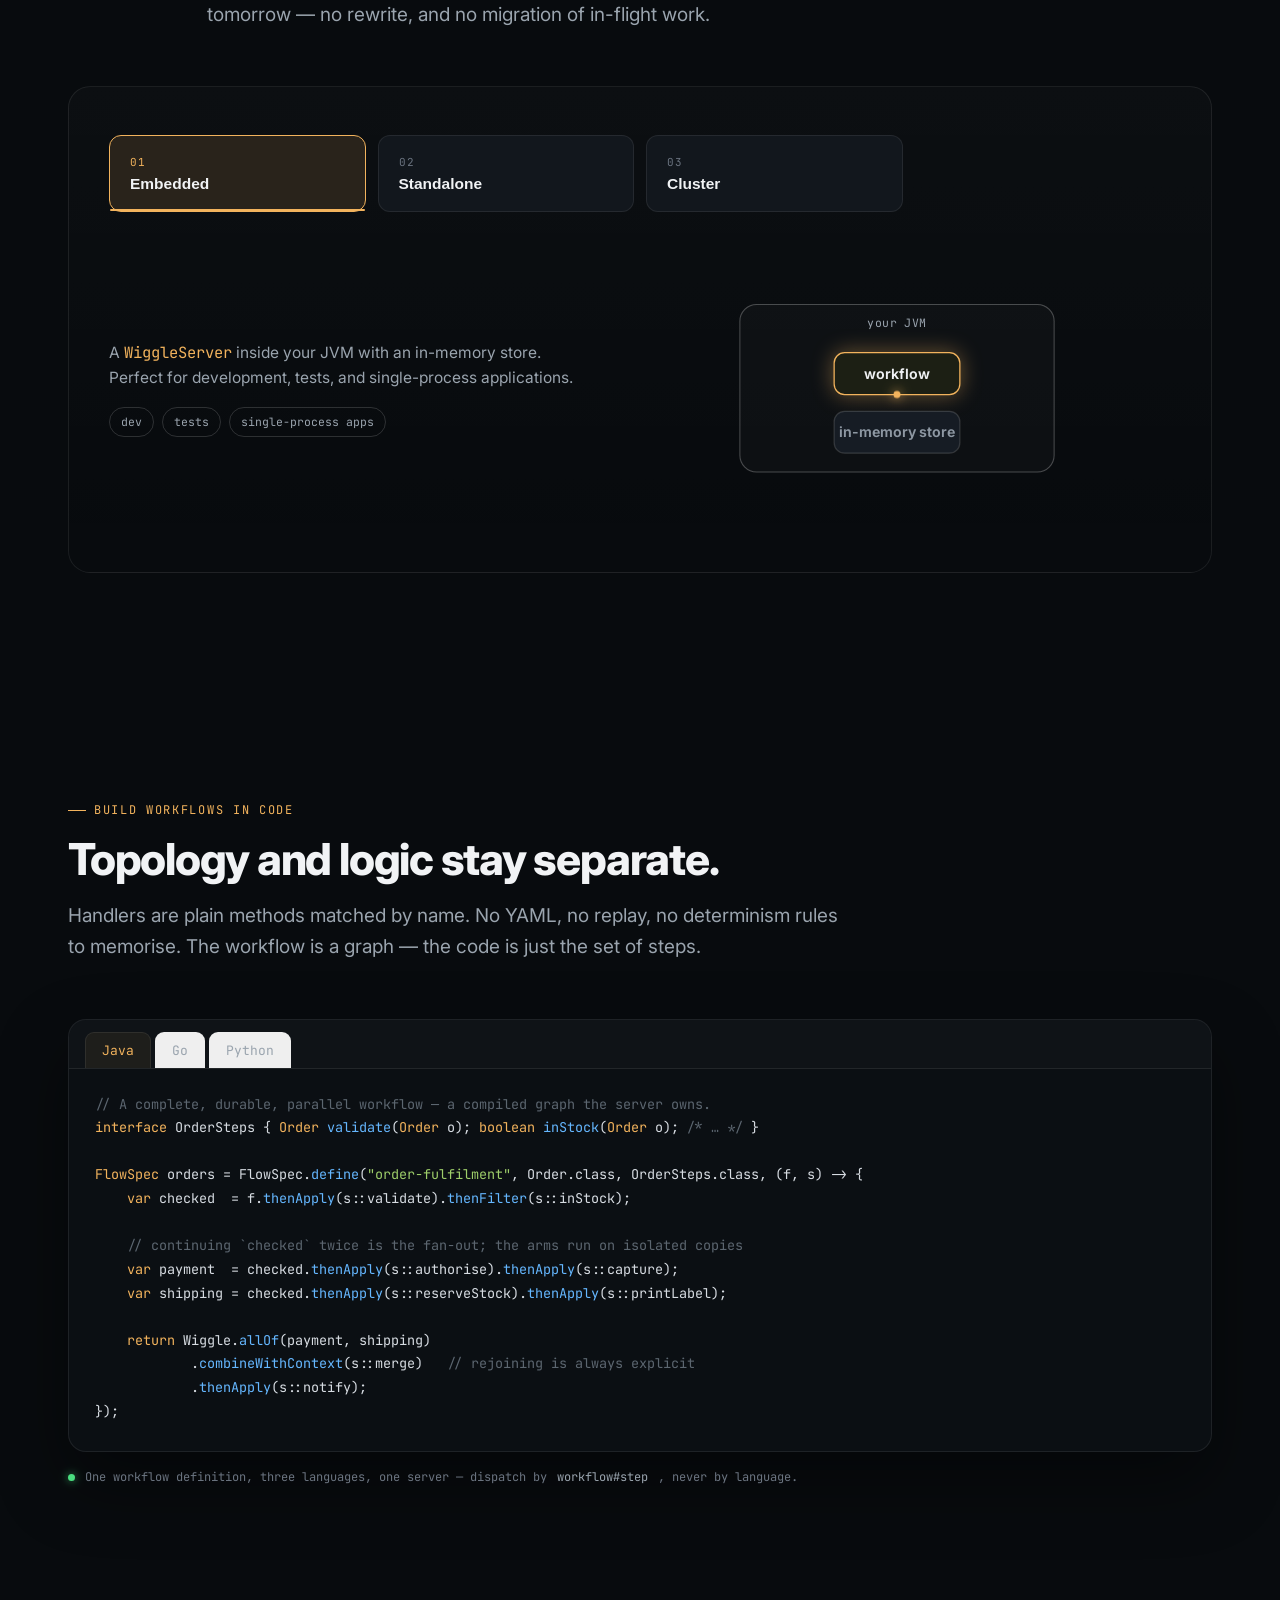
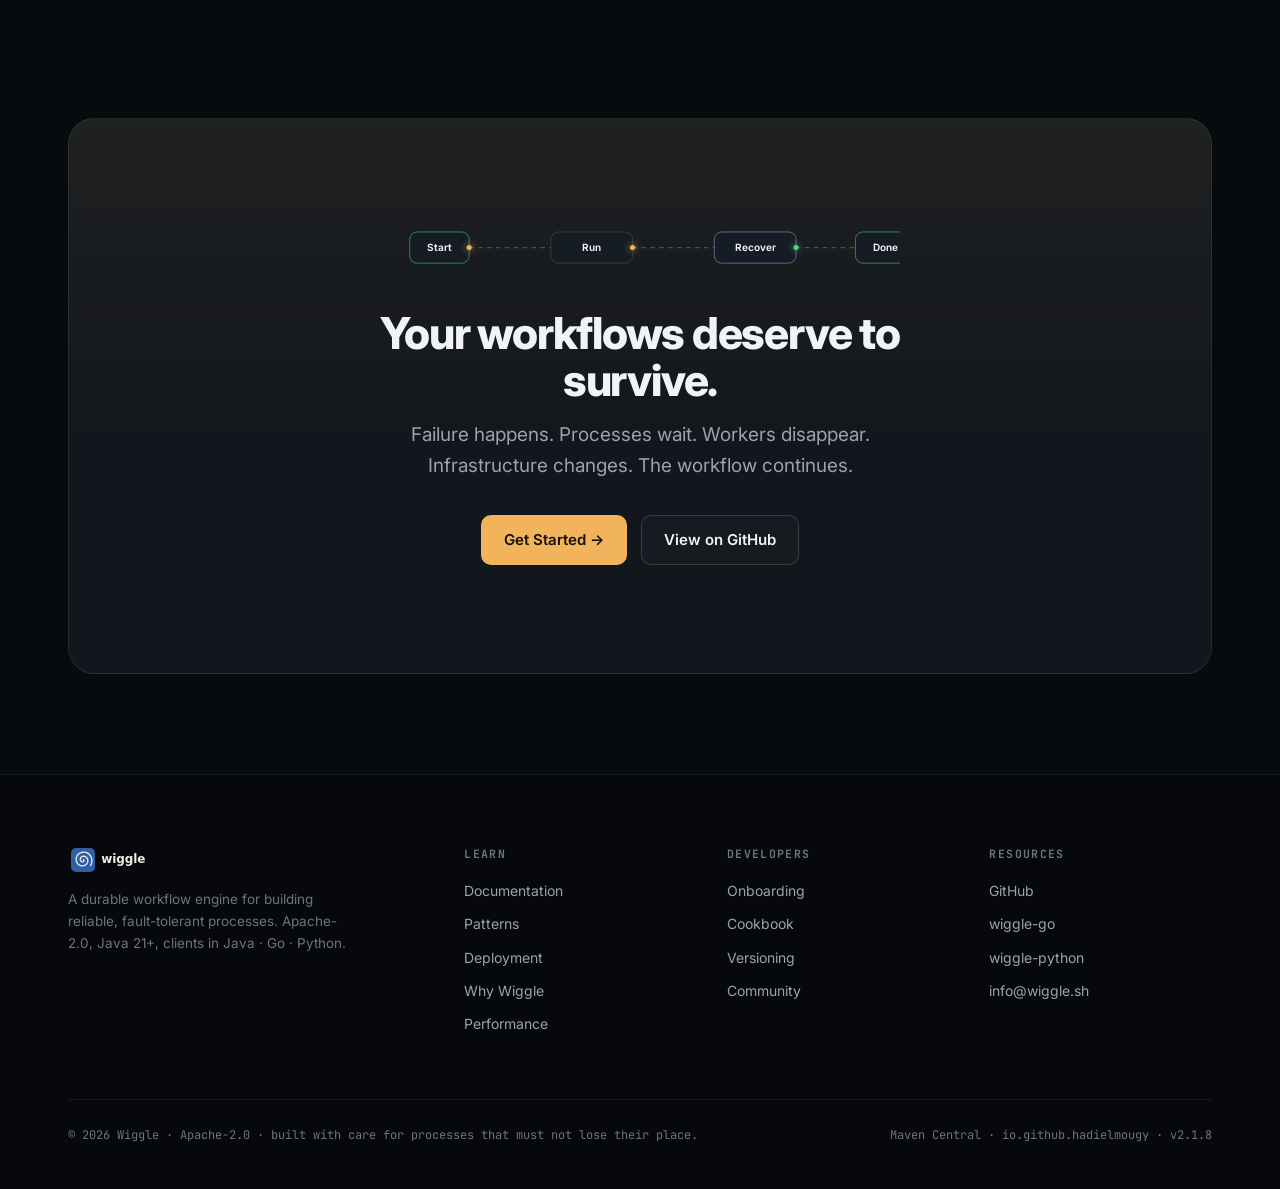
==== commit 8c3187f0: "docs: console as a steps table; fix the sync for error-handling snippets Re-vendors from wiggle main" ====
--- a/content/index.html
+++ b/content/index.html
@@ -607,19 +607,19 @@
       <!-- 06 Operable -->
       <div class="card">
         <div class="card-icon">
-          <svg viewBox="0 0 160 90" width="100%" height="90" role="img" aria-label="Ops console with live trace">
+          <svg viewBox="0 0 160 90" width="100%" height="90" role="img" aria-label="Ops console with every step of every run">
             <rect x="14" y="14" width="132" height="62" rx="11" fill="rgba(255,255,255,.03)" stroke="rgba(255,255,255,.28)"/>
             <path d="M28 64 V40 M44 64 V46 M60 64 V50 M76 64 V36 M92 64 V48 M108 64 V44 M124 64 V38 M140 64 V42" stroke="rgba(242,179,93,.75)" stroke-width="1.6" stroke-linecap="round"/>
             <path d="M28 64 V40" stroke="rgba(74,222,128,.9)" stroke-width="1.6" stroke-linecap="round"/>
             <circle cx="28" cy="40" r="2.6" fill="rgba(74,222,128,.95)"/>
-            <text class="chip" x="80" y="22" text-anchor="middle" fill="#9aa4ae" style="font-size:9px">ops console · live trace</text>
+            <text class="chip" x="80" y="22" text-anchor="middle" fill="#9aa4ae" style="font-size:9px">ops console · every step</text>
           </svg>
         </div>
         <div class="ck">06 · Operable</div>
         <h3>Operable from day one</h3>
-        <p>Web ops console with live traces and per-step latency, health probes, queue-lag monitoring.</p>
+        <p>Web ops console with every run step by step and per-step latency, health probes, queue-lag monitoring.</p>
         <button class="toggle" data-target="c6" aria-expanded="false">Details <span class="chev">▾</span></button>
-        <div class="more" id="c6"><div class="more-inner"><p>Live trace of every instance over the workflow diagram. Cancel, signal, schedule, search by id or correlation id. A Performance tab ranks every step by p95 and queue wait, and lists where an observed run departed from its topology.</p></div></div>
+        <div class="more" id="c6"><div class="more-inner"><p>Every instance as a table of its steps; open one to see its input, output, retries and timing. Cancel, signal, schedule, search by id or correlation id. A Performance tab ranks every step by p95 and queue wait, and lists where an observed run departed from its topology.</p></div></div>
       </div>
     </div>
   </div>
@@ -630,16 +630,16 @@
     <div class="section-head reveal">
       <span class="eyebrow">The ops console</span>
       <h2 style="margin-top:16px">See every run. Find the slow step.</h2>
-      <p class="lead">One web UI, a pure gRPC client of the server. Every instance traced over its own diagram, and every step timed by the handler's own clock &mdash; whether a worker ran it or your own service reported it.</p>
+      <p class="lead">One web UI, a pure gRPC client of the server. Every instance step by step &mdash; what each step got, what it returned, how often it retried &mdash; and every step timed by the handler's own clock, whether a worker ran it or your own service reported it.</p>
     </div>
     <div class="shots">
       <figure class="shot reveal reveal-d1">
-        <img src="/assets/img/console-instance-trace.png" alt="The console's instance detail: an onboarding run traced over its diagram, parked on a manager-approval signal, with its tokens and an inline deliver button" loading="lazy">
-        <figcaption><strong>Live trace.</strong> Token status over the workflow diagram, a signal waiting on a human, and the button that delivers it.</figcaption>
+        <img src="/assets/img/console-instance-trace.png" alt="The console's instance detail: an onboarding run as a table of its steps, the first expanded to its input, output, retries and timing, parked on a manager-approval signal with an inline deliver button" loading="lazy">
+        <figcaption><strong>Every step.</strong> Click a step for its input, output, retries and timing; a signal waiting on a human, and the button that delivers it.</figcaption>
       </figure>
       <figure class="shot reveal reveal-d2">
-        <img src="/assets/img/console-performance.png" alt="The console's Performance tab: the slowest step ringed red on the diagram, the step table ranked by p95, and the anomalies of observed runs below" loading="lazy">
-        <figcaption><strong>Performance.</strong> p50/p95 and queue wait per step, slowest first and ringed on the diagram; below it, where an <a href="/docs/observed-execution/">observed run</a> left its topology.</figcaption>
+        <img src="/assets/img/console-performance.png" alt="The console's Performance tab: the step table ranked by p95 with the slowest in red, and the anomalies of observed runs below" loading="lazy">
+        <figcaption><strong>Performance.</strong> p50/p95 and queue wait per step, slowest first; below it, where an <a href="/docs/observed-execution/">observed run</a> left its topology.</figcaption>
       </figure>
     </div>
   </div>
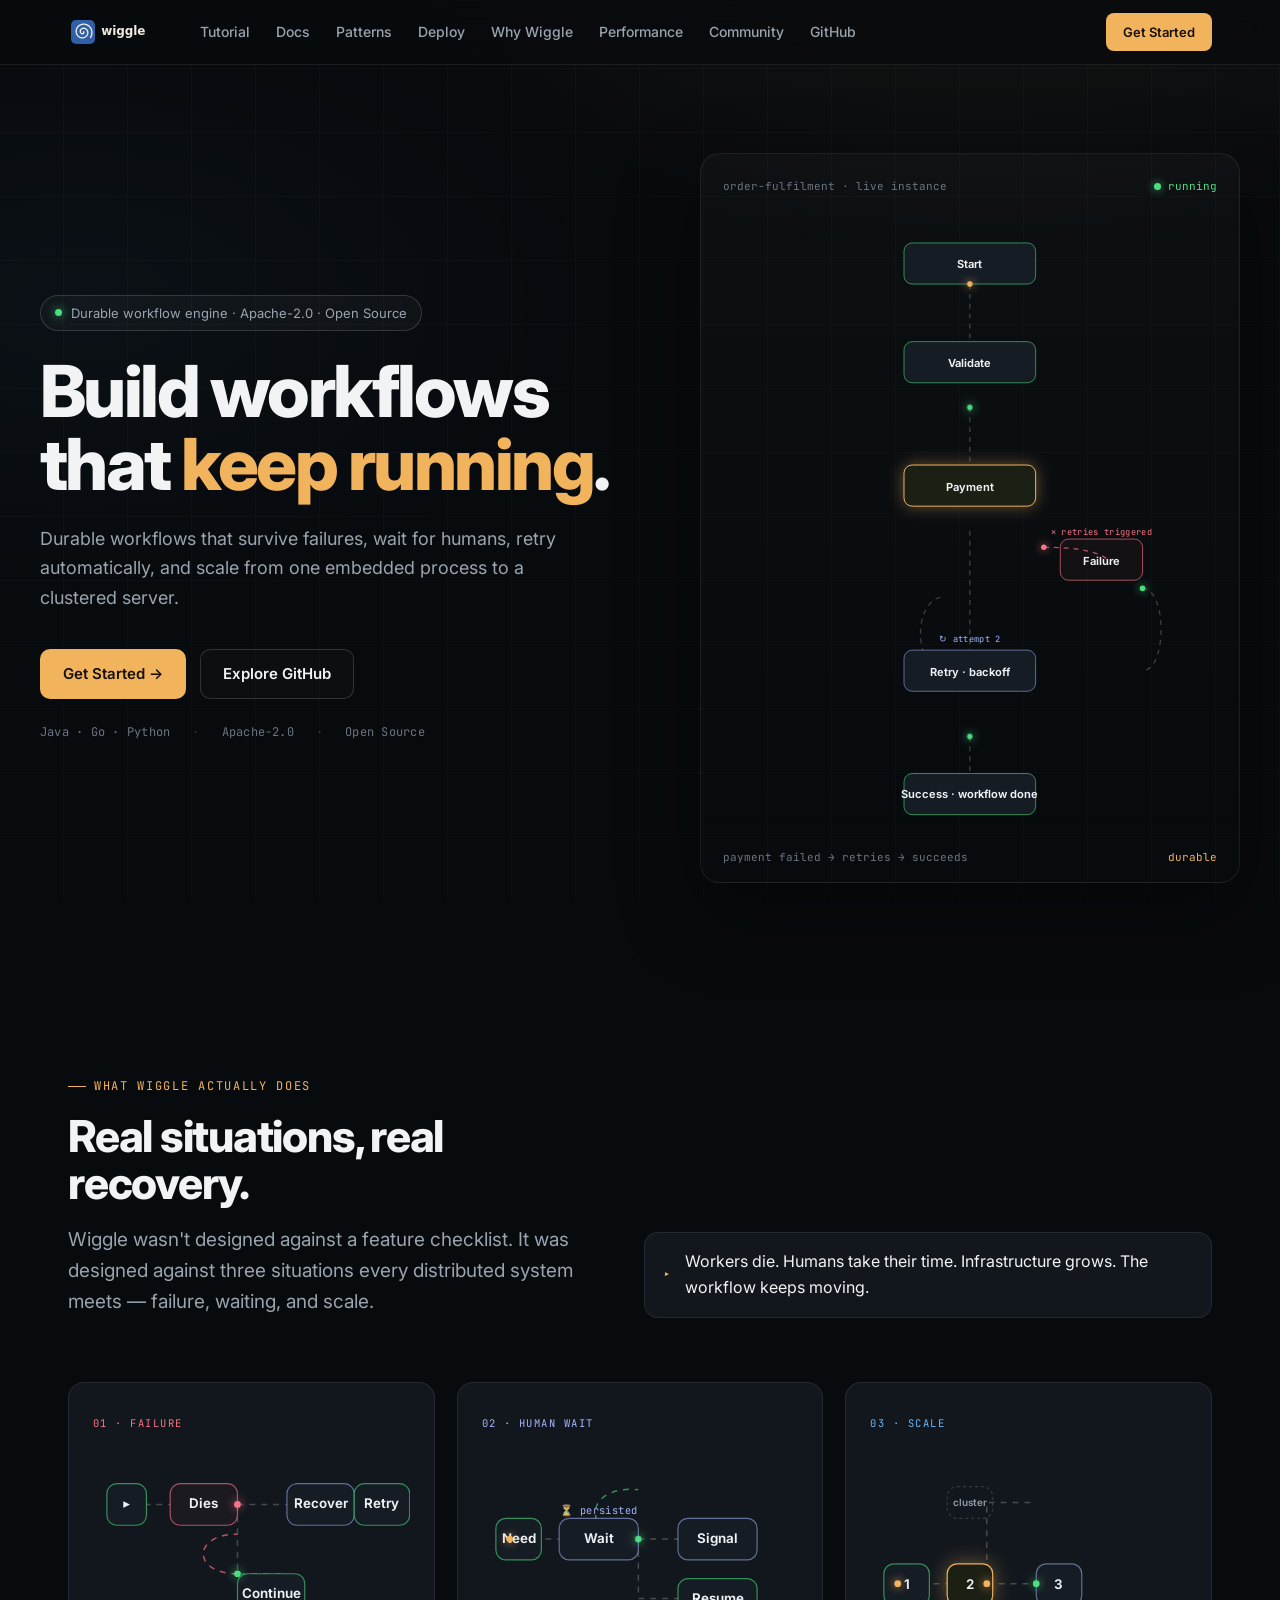
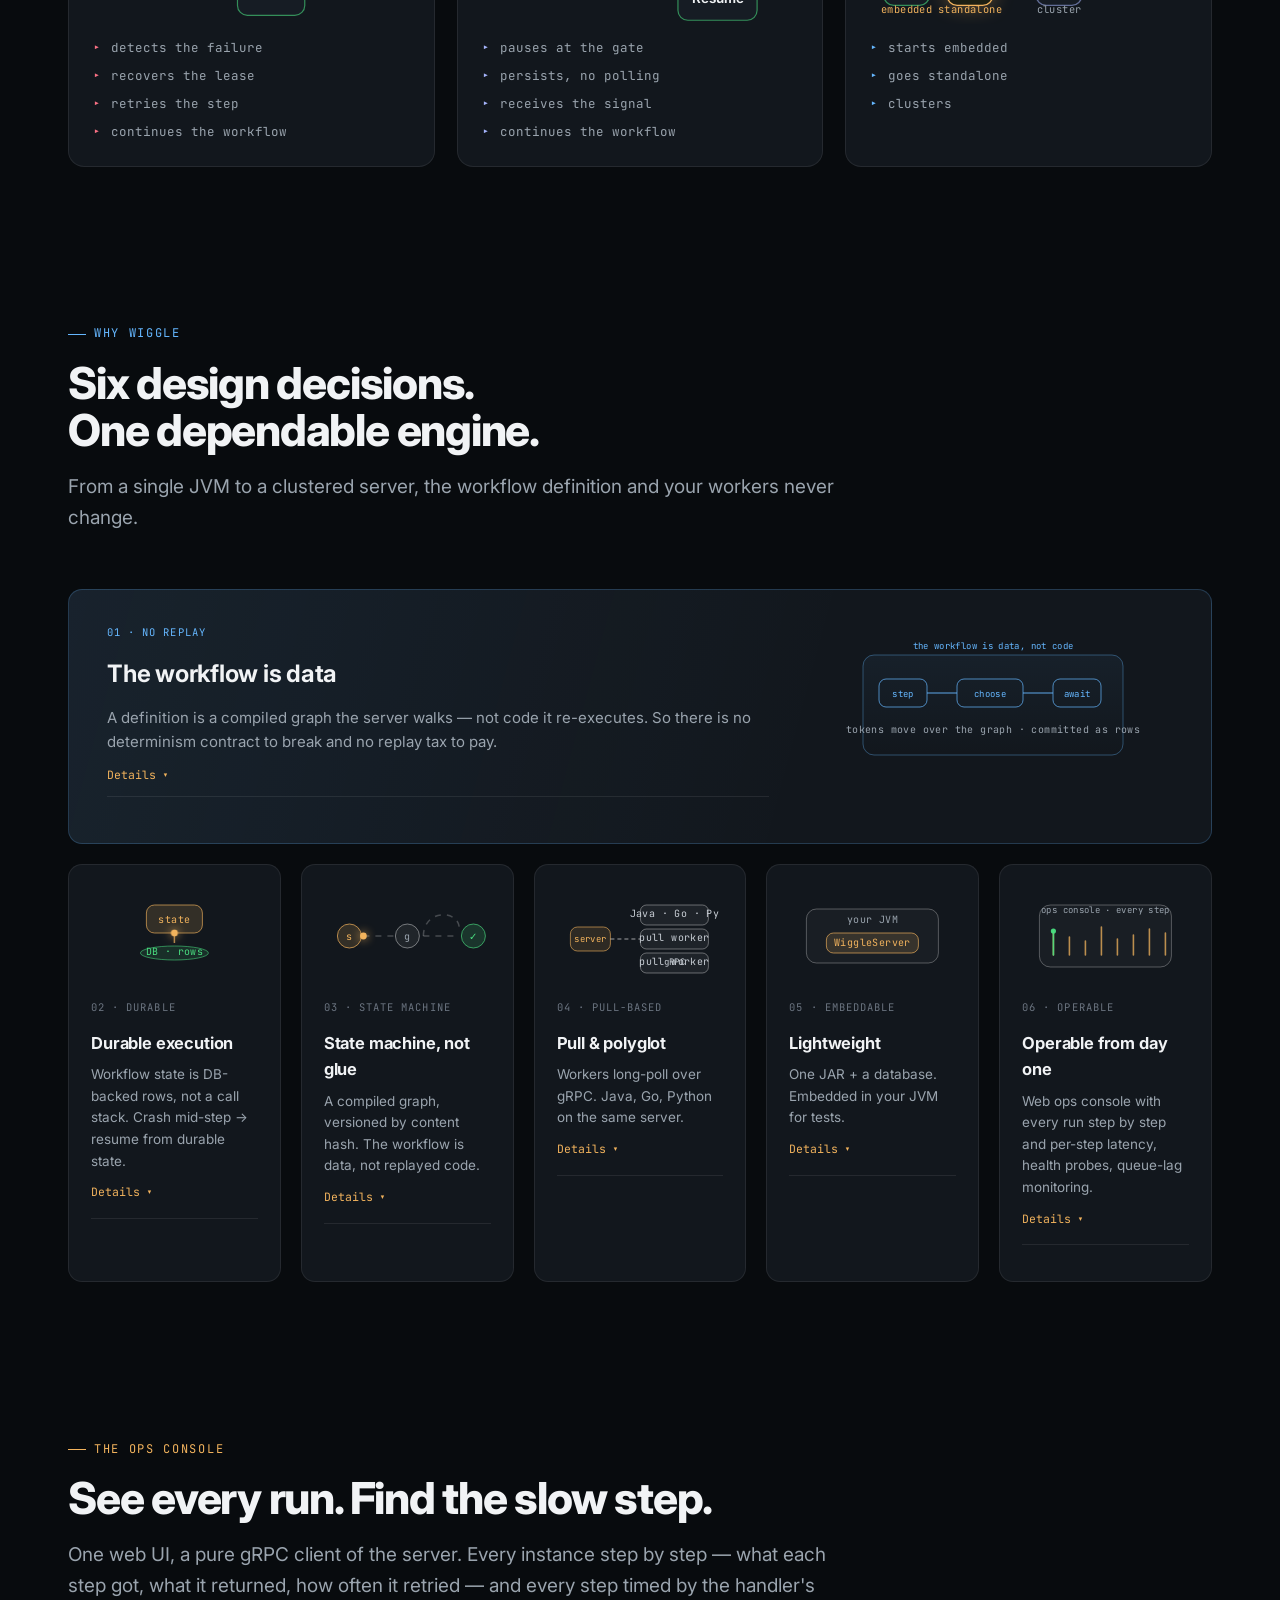
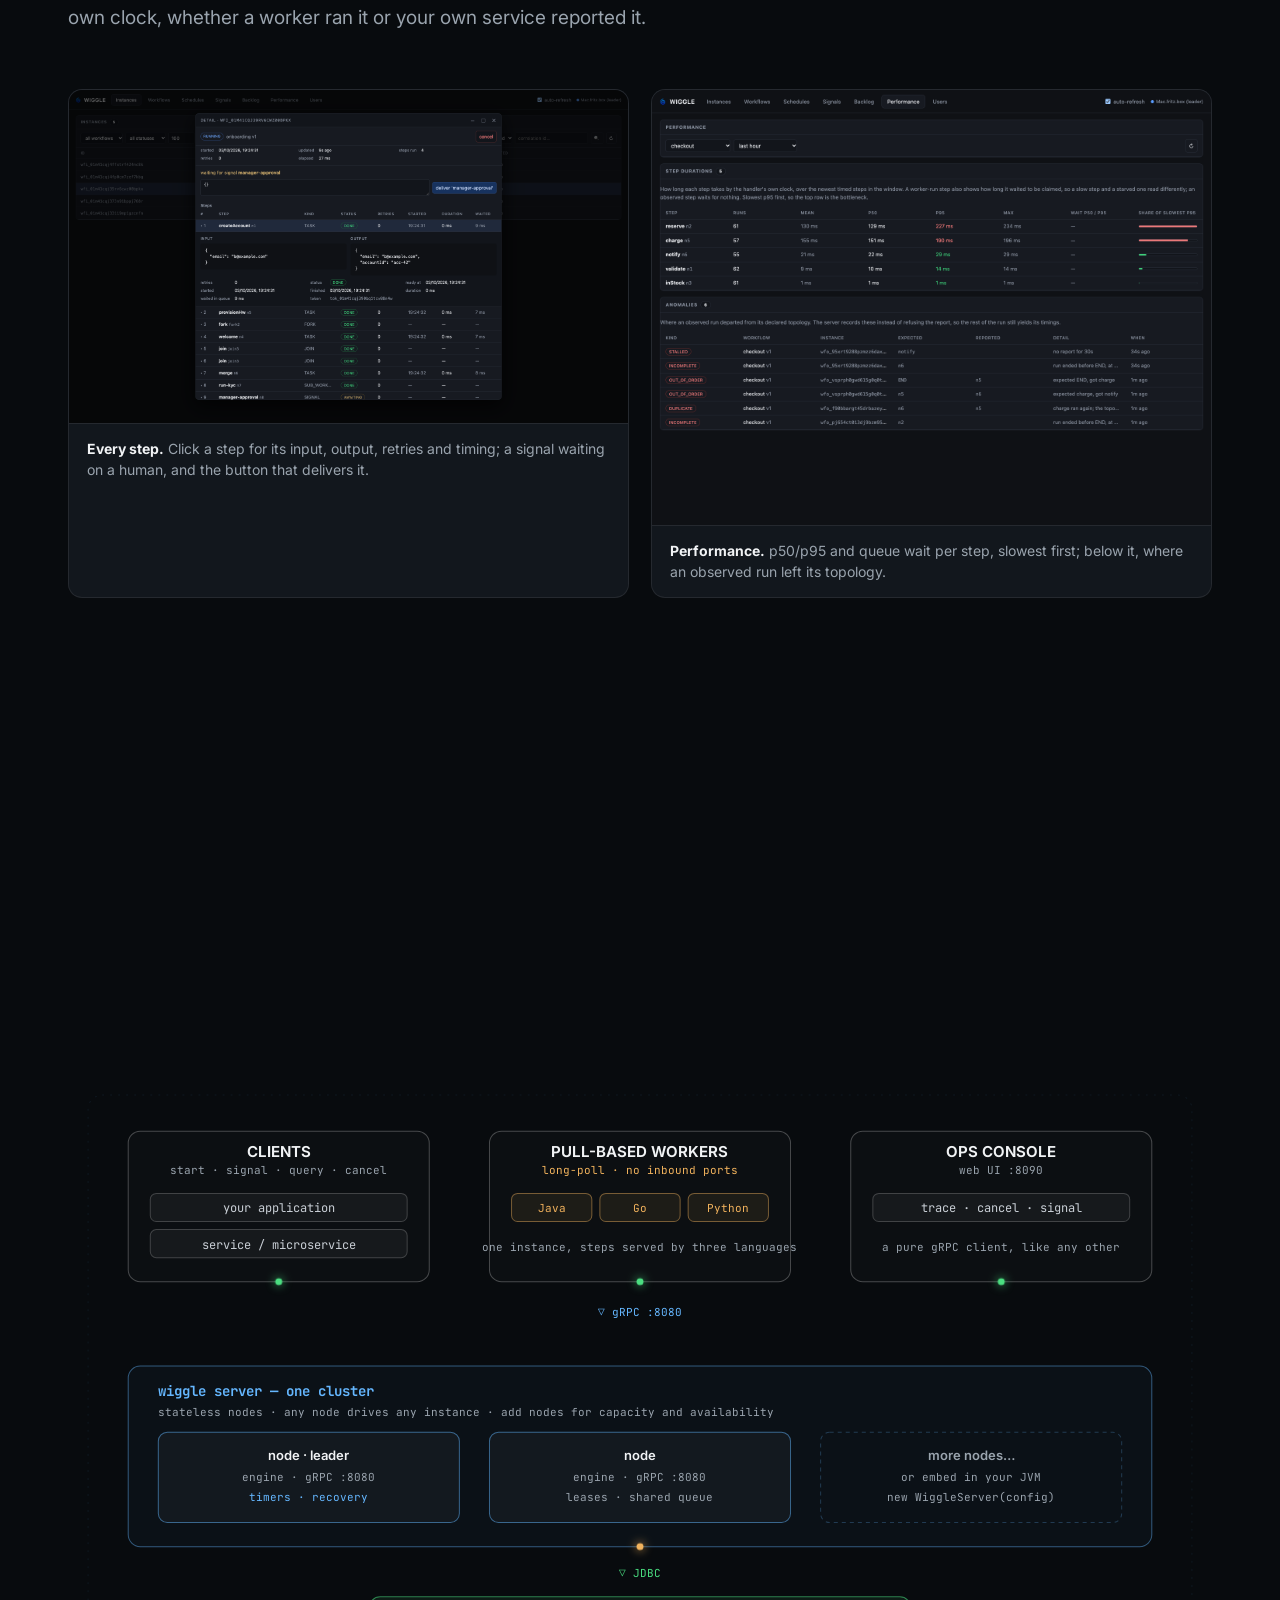
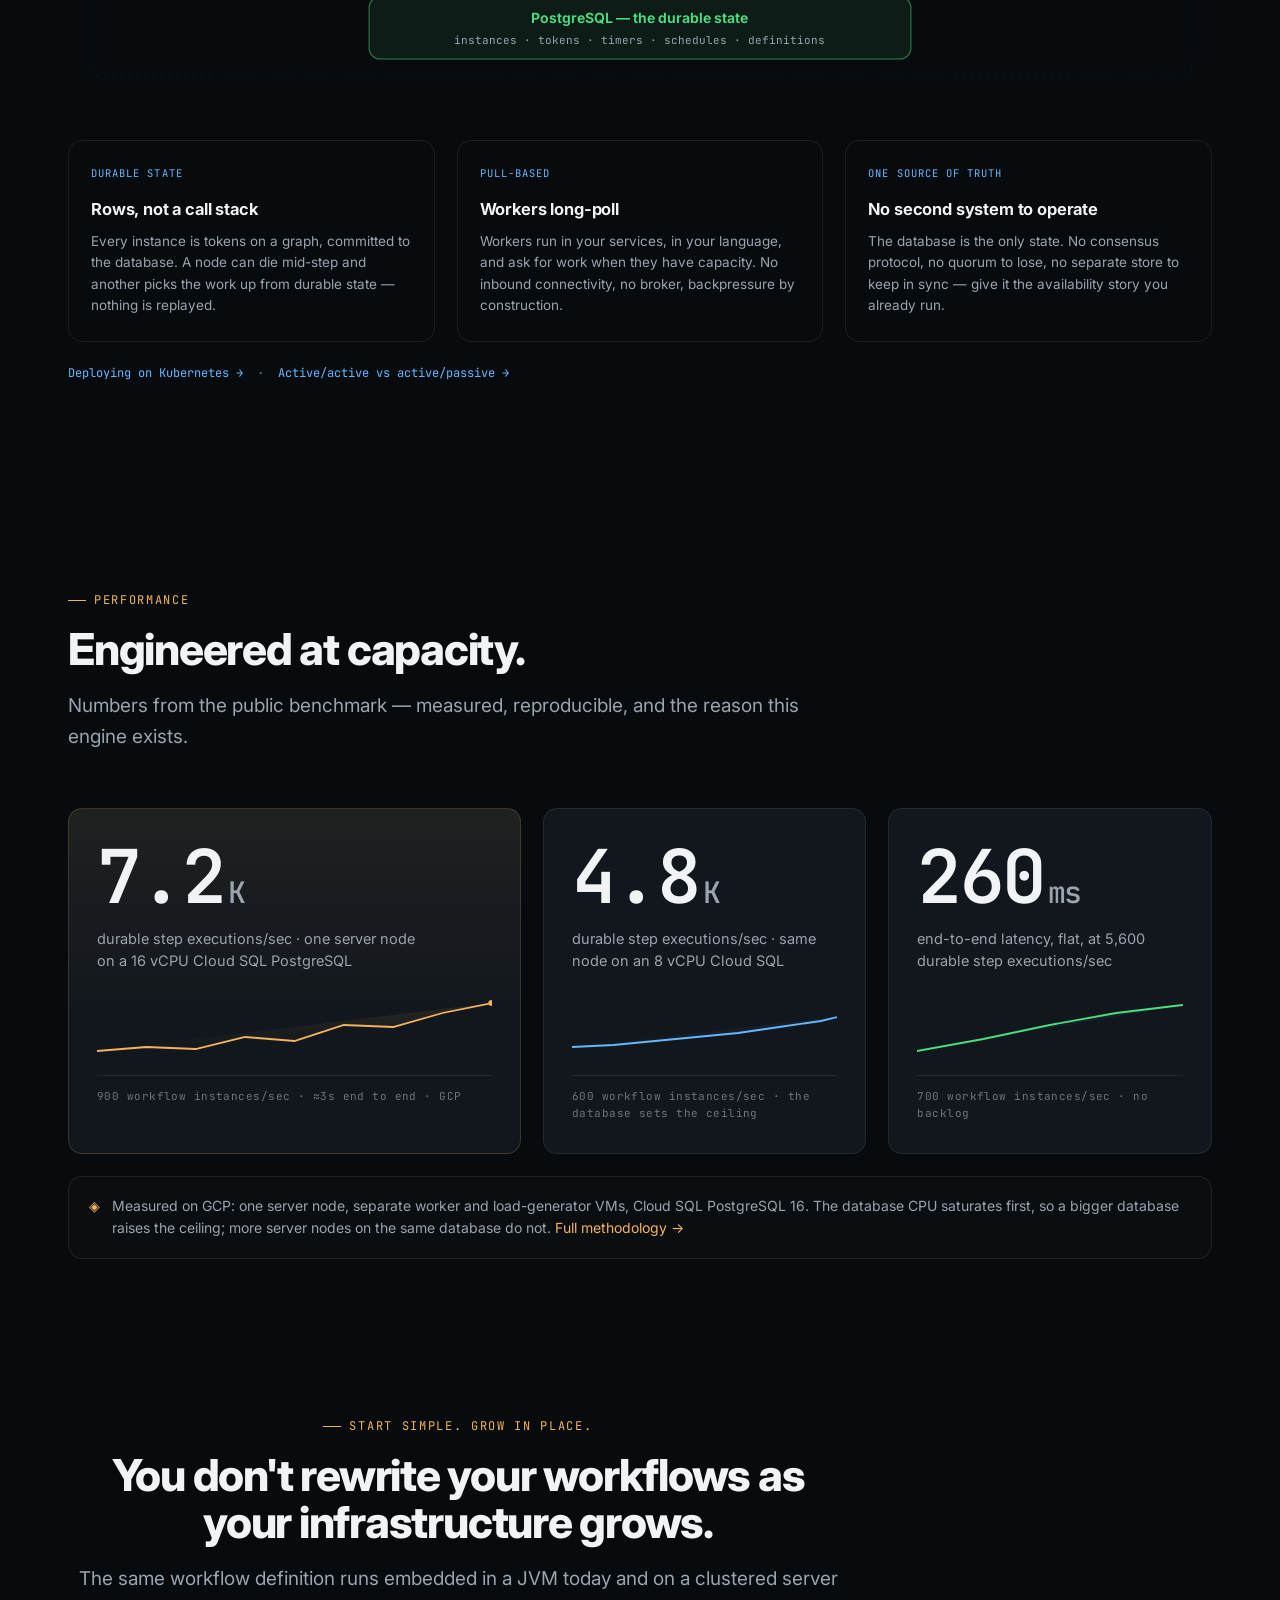
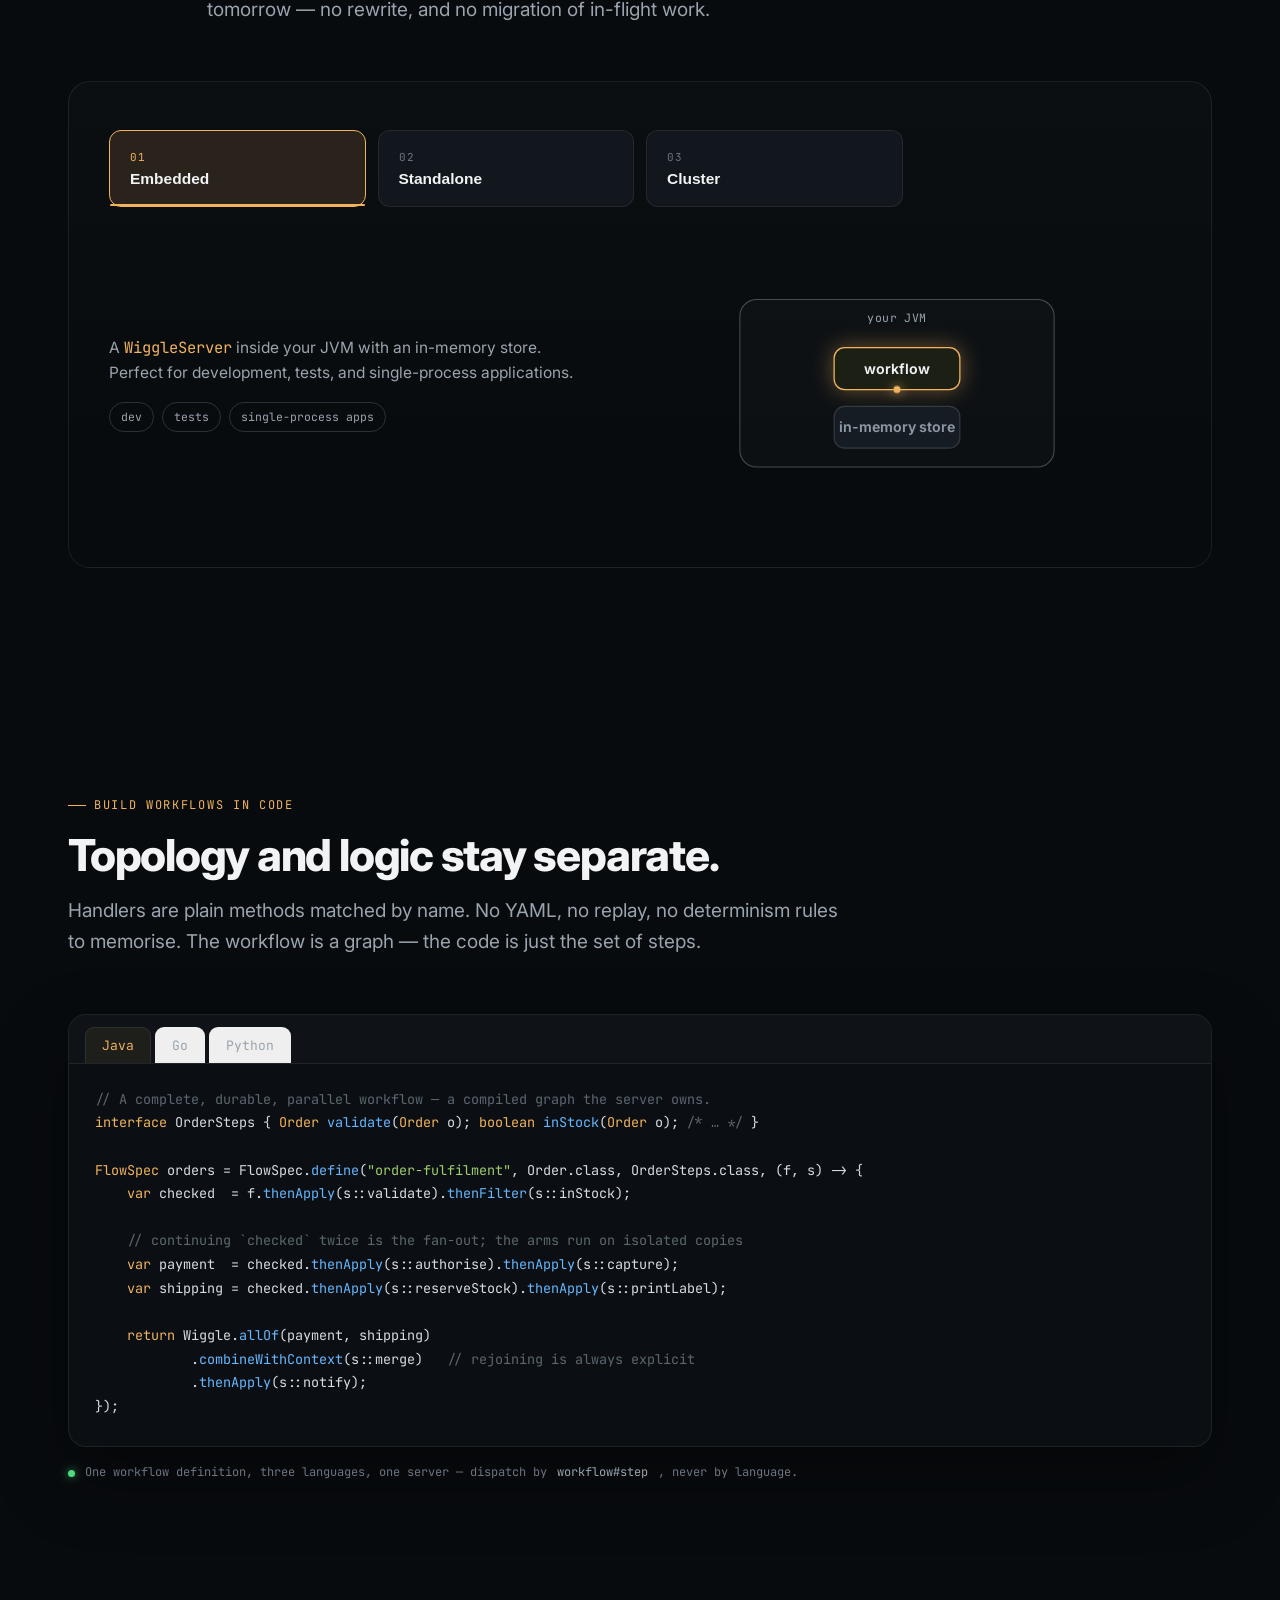
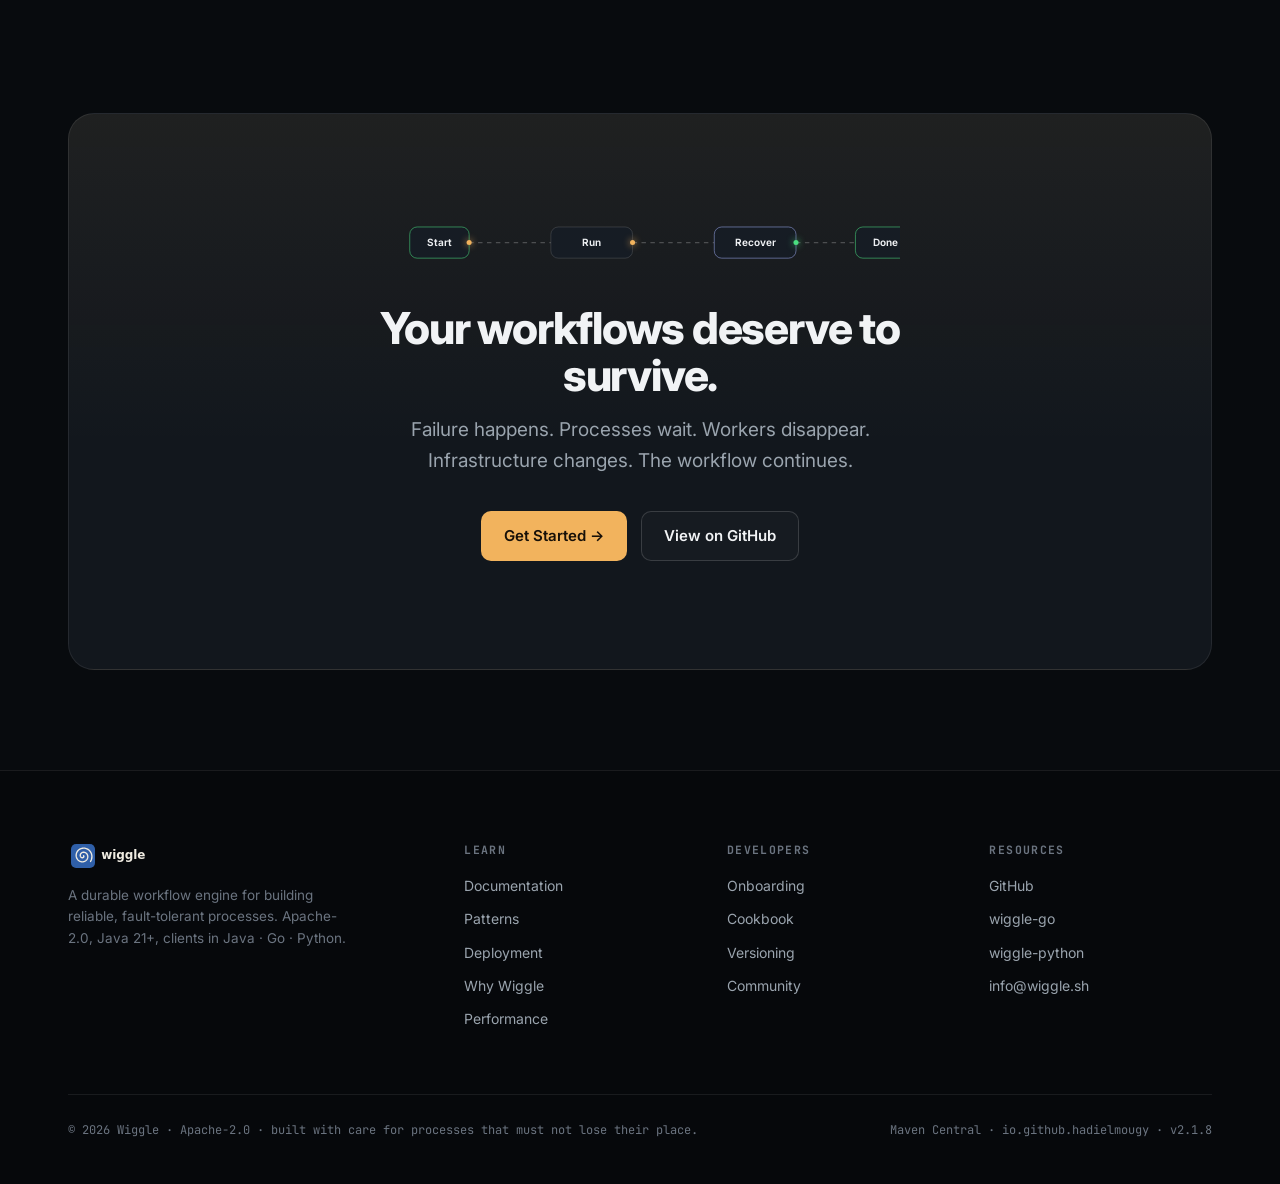
==== commit 1252e76e: "perf: replace the laptop numbers with the GCP Cloud SQL ceiling, steps/sec first The performance pag" ====
--- a/content/index.html
+++ b/content/index.html
@@ -773,8 +773,8 @@
 
     <div class="perf-grid">
       <div class="perf featured reveal reveal-d1">
-        <div class="num">91.8<span class="unit">K</span></div>
-        <div class="label">durable step completions/sec · single JVM, batched local chaining</div>
+        <div class="num">7.2<span class="unit">K</span></div>
+        <div class="label">durable step executions/sec · one server node on a 16 vCPU Cloud SQL PostgreSQL</div>
         <div class="spark">
           <svg viewBox="0 0 320 64" preserveAspectRatio="none">
             <defs><linearGradient id="gP1" x1="0" y1="0" x2="0" y2="1"><stop offset="0" stop-color="#F2B35D" stop-opacity=".6"/><stop offset="1" stop-color="#F2B35D" stop-opacity="0"/></linearGradient></defs>
@@ -783,12 +783,12 @@
             <circle cx="320" cy="8" r="3" fill="#F2B35D"/>
           </svg>
         </div>
-        <div class="tagline">11,478 instances/sec · local chaining · M2 Pro · 10 cores</div>
+        <div class="tagline">900 workflow instances/sec · ≈3s end to end · GCP</div>
       </div>
 
       <div class="perf reveal reveal-d2">
-        <div class="num">~300<span class="unit">/s</span></div>
-        <div class="label">workflow starts sustained · sub-second end-to-end latency</div>
+        <div class="num">4.8<span class="unit">K</span></div>
+        <div class="label">durable step executions/sec · same node on an 8 vCPU Cloud SQL</div>
         <div class="spark">
           <svg viewBox="0 0 320 64" preserveAspectRatio="none">
             <defs><linearGradient id="gP2" x1="0" y1="0" x2="0" y2="1"><stop offset="0" stop-color="#65B7FF" stop-opacity=".55"/><stop offset="1" stop-color="#65B7FF" stop-opacity="0"/></linearGradient></defs>
@@ -796,12 +796,12 @@
             <polyline class="spark-line spark-draw" points="0,52 50,50 100,46 150,42 200,38 250,32 300,26 320,22" style="stroke:#65B7FF"/>
           </svg>
         </div>
-        <div class="tagline">real cluster · PostgreSQL</div>
+        <div class="tagline">600 workflow instances/sec · the database sets the ceiling</div>
       </div>
 
       <div class="perf reveal reveal-d3">
-        <div class="num">11,478<span class="unit">/s</span></div>
-        <div class="label">instances/sec with the engine embedded in one JVM — batched local chaining</div>
+        <div class="num">260<span class="unit">ms</span></div>
+        <div class="label">end-to-end latency, flat, at 5,600 durable step executions/sec</div>
         <div class="spark">
           <svg viewBox="0 0 320 64" preserveAspectRatio="none">
             <defs><linearGradient id="gP3" x1="0" y1="0" x2="0" y2="1"><stop offset="0" stop-color="#4ADE80" stop-opacity=".55"/><stop offset="1" stop-color="#4ADE80" stop-opacity="0"/></linearGradient></defs>
@@ -809,13 +809,13 @@
             <polyline class="spark-line spark-draw" points="0,56 80,44 160,30 240,18 320,10" style="stroke:#4ADE80"/>
           </svg>
         </div>
-        <div class="tagline">embedded throughput</div>
+        <div class="tagline">700 workflow instances/sec · no backlog</div>
       </div>
     </div>
 
     <div class="perf-note reveal">
       <span class="ic">◈</span>
-      <span>Probe sojourn stays flat while ramping to 300 starts/sec — the cluster keeps up. Past ~340 the backlog compounds. All components shared the same 10 cores. <a href="https://wiggle.sh/performance/" style="color:var(--amber)">Full methodology →</a></span>
+      <span>Measured on GCP: one server node, separate worker and load-generator VMs, Cloud SQL PostgreSQL 16. The database CPU saturates first, so a bigger database raises the ceiling; more server nodes on the same database do not. <a href="https://wiggle.sh/performance/" style="color:var(--amber)">Full methodology →</a></span>
     </div>
   </div>
 </section>
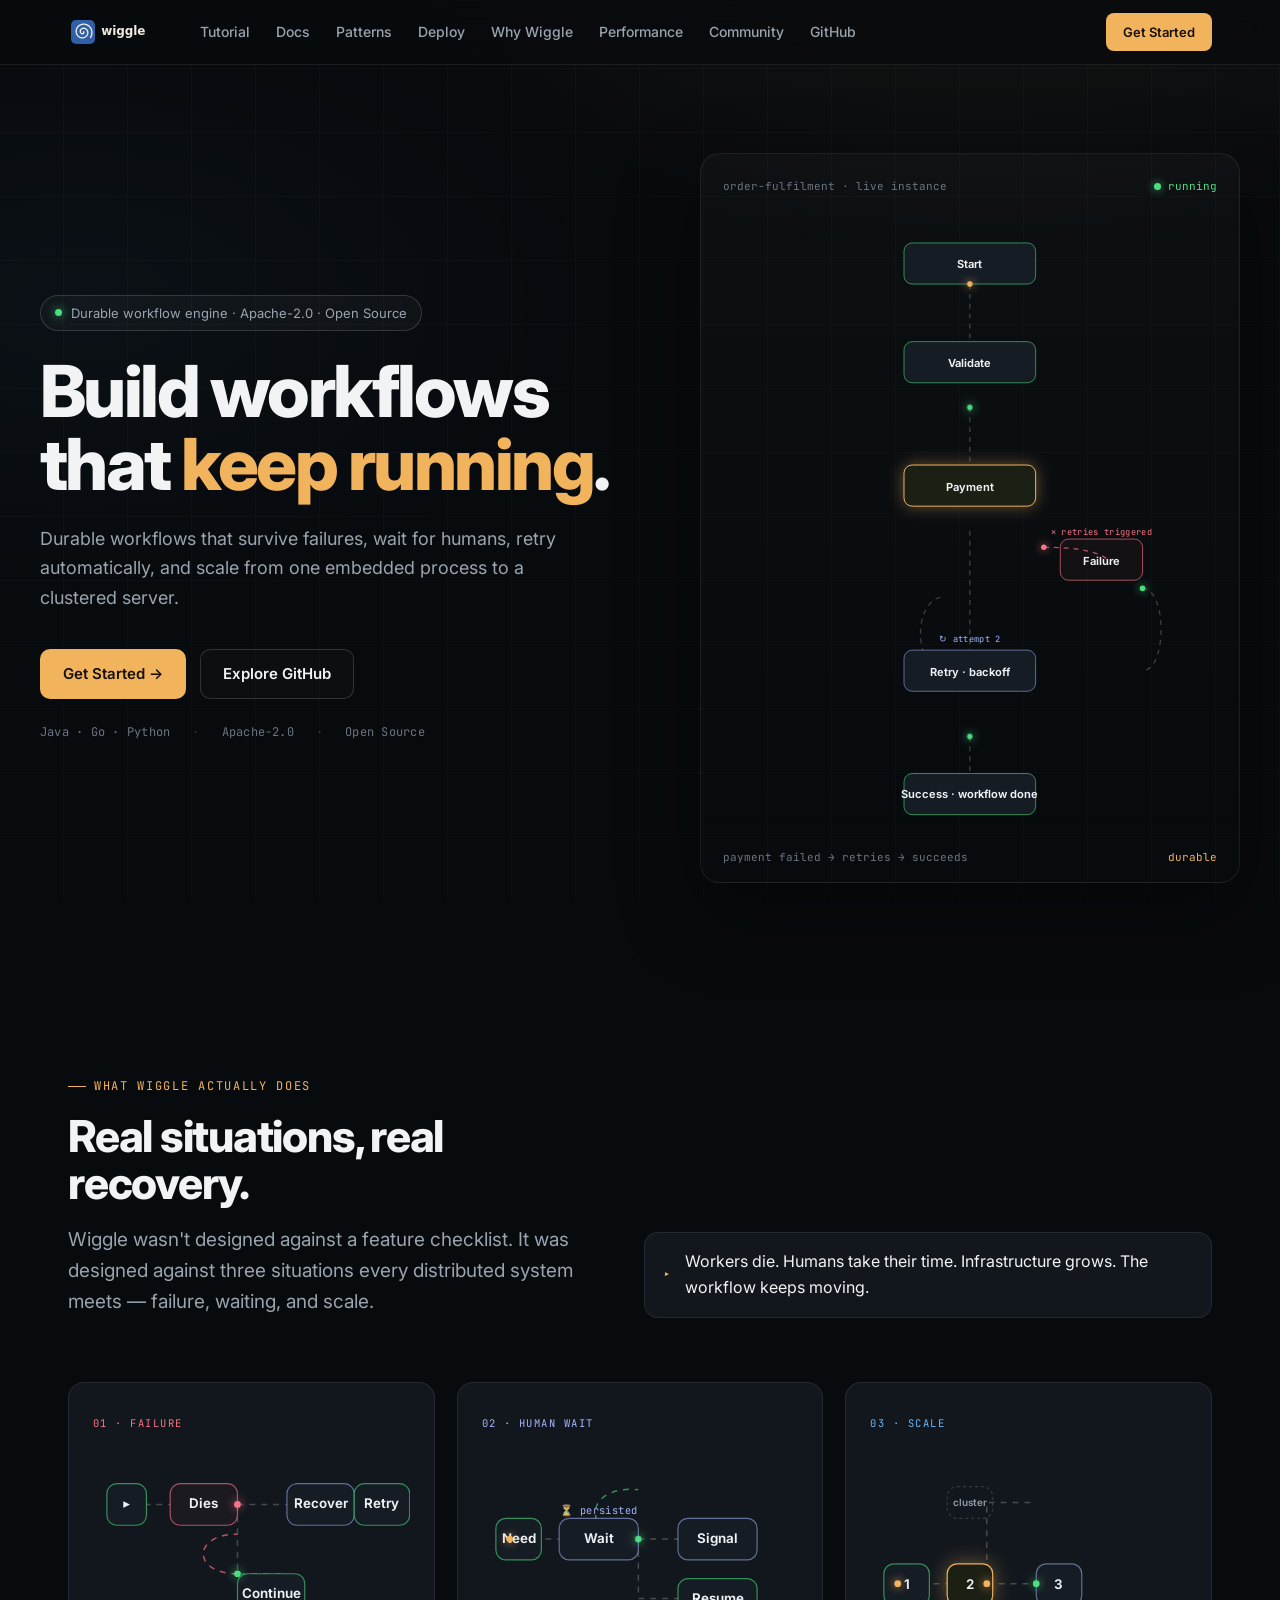
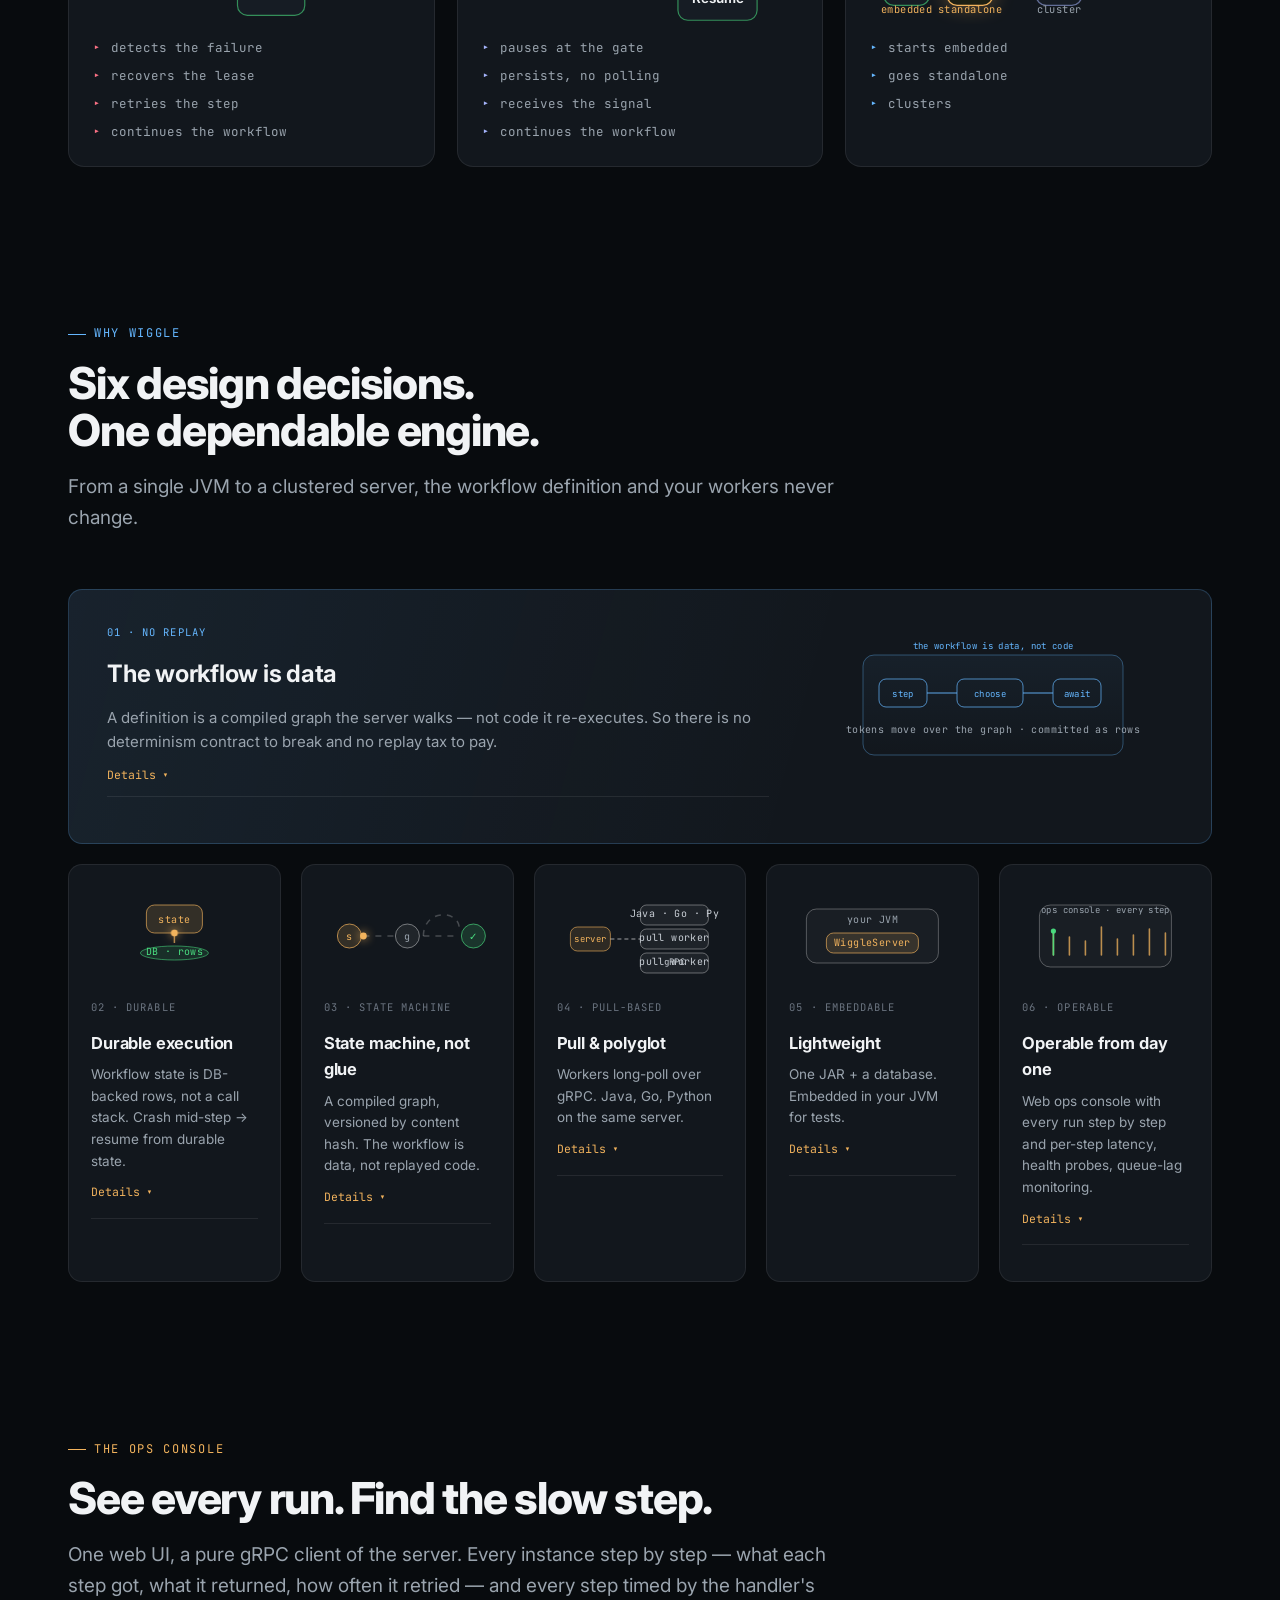
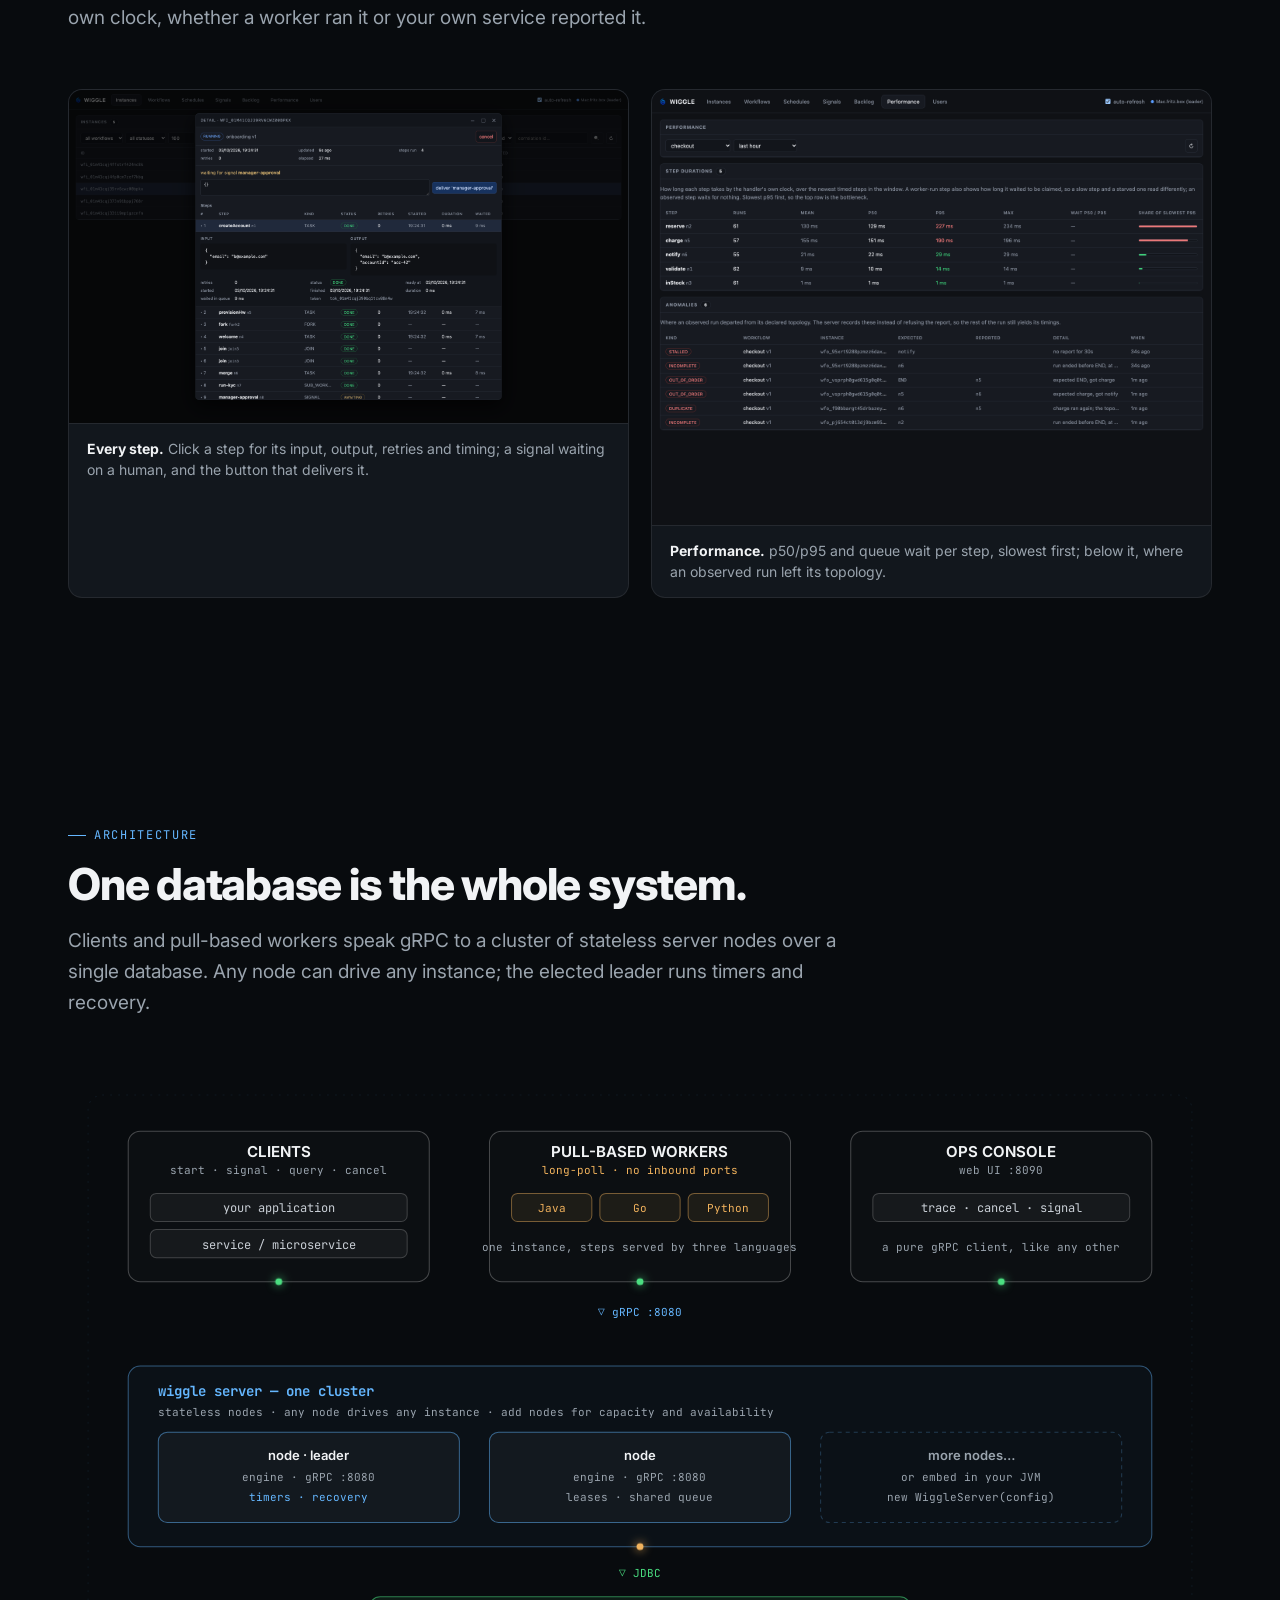
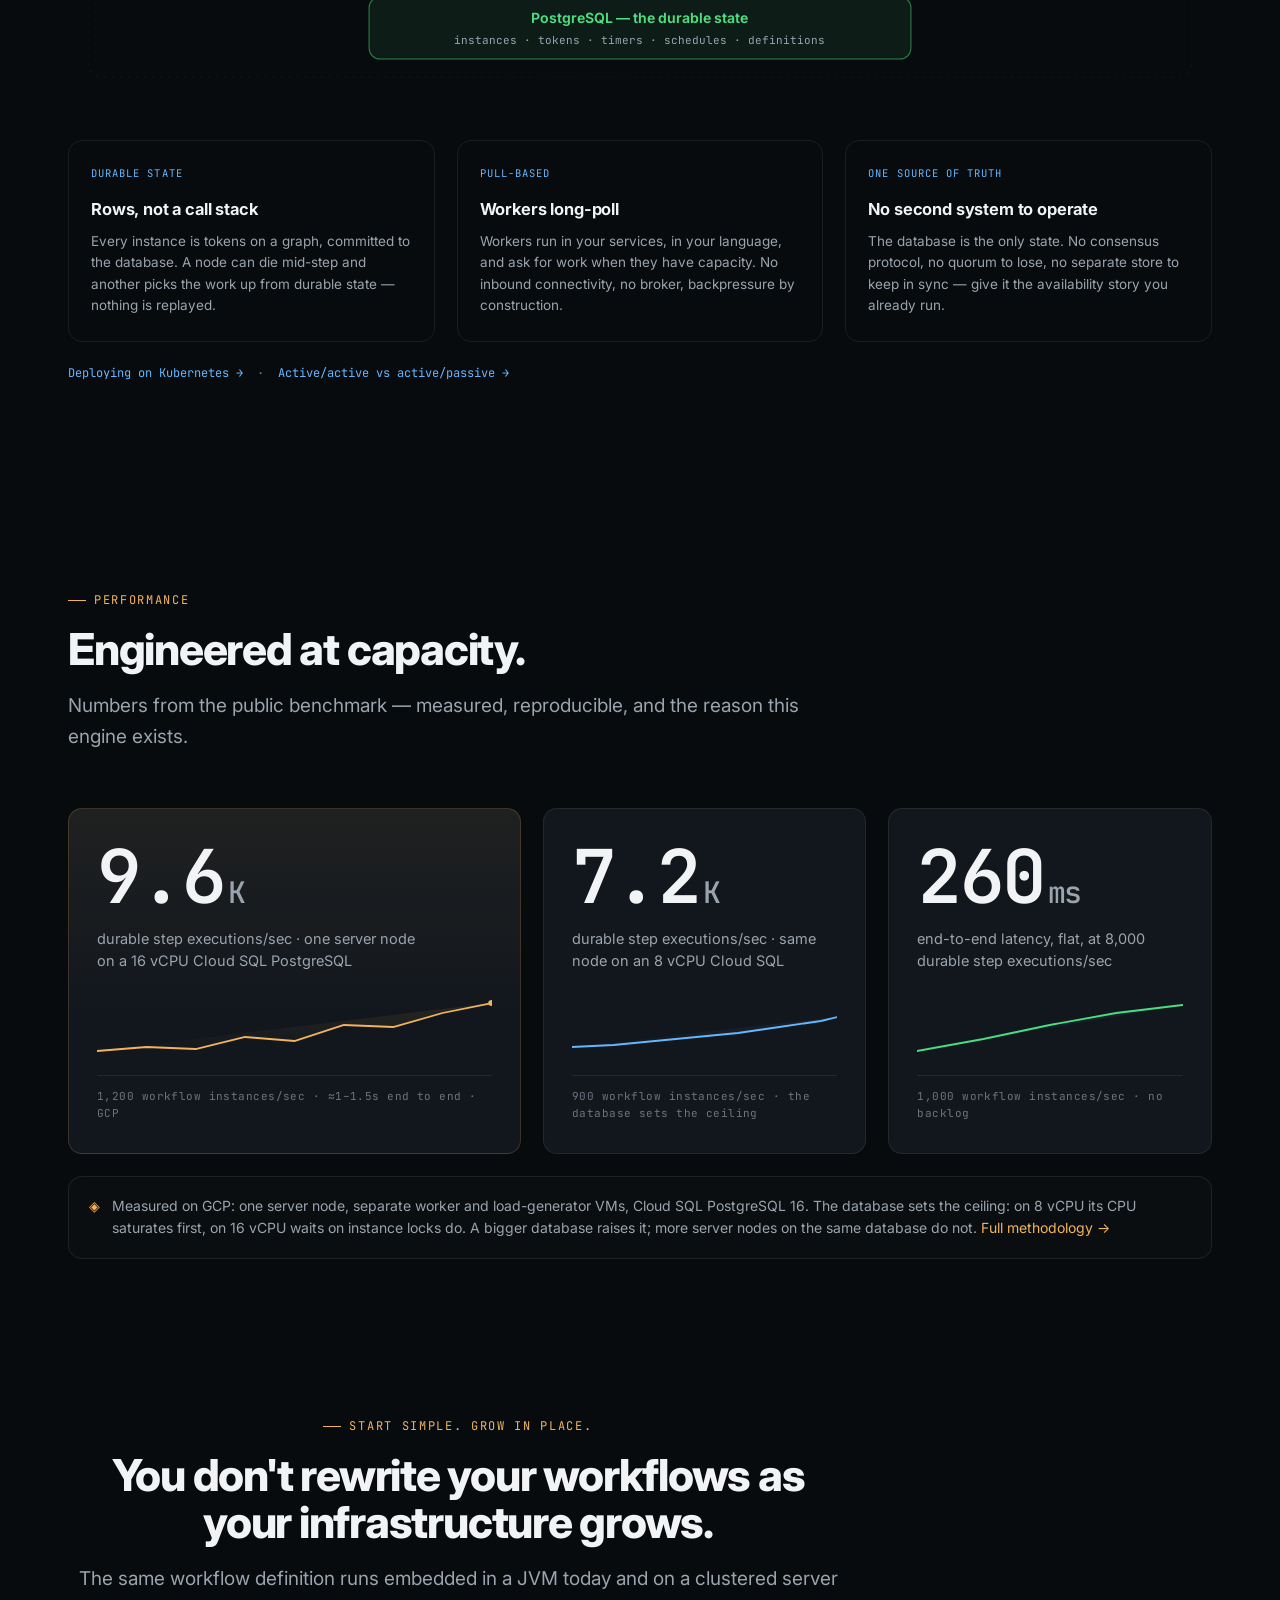
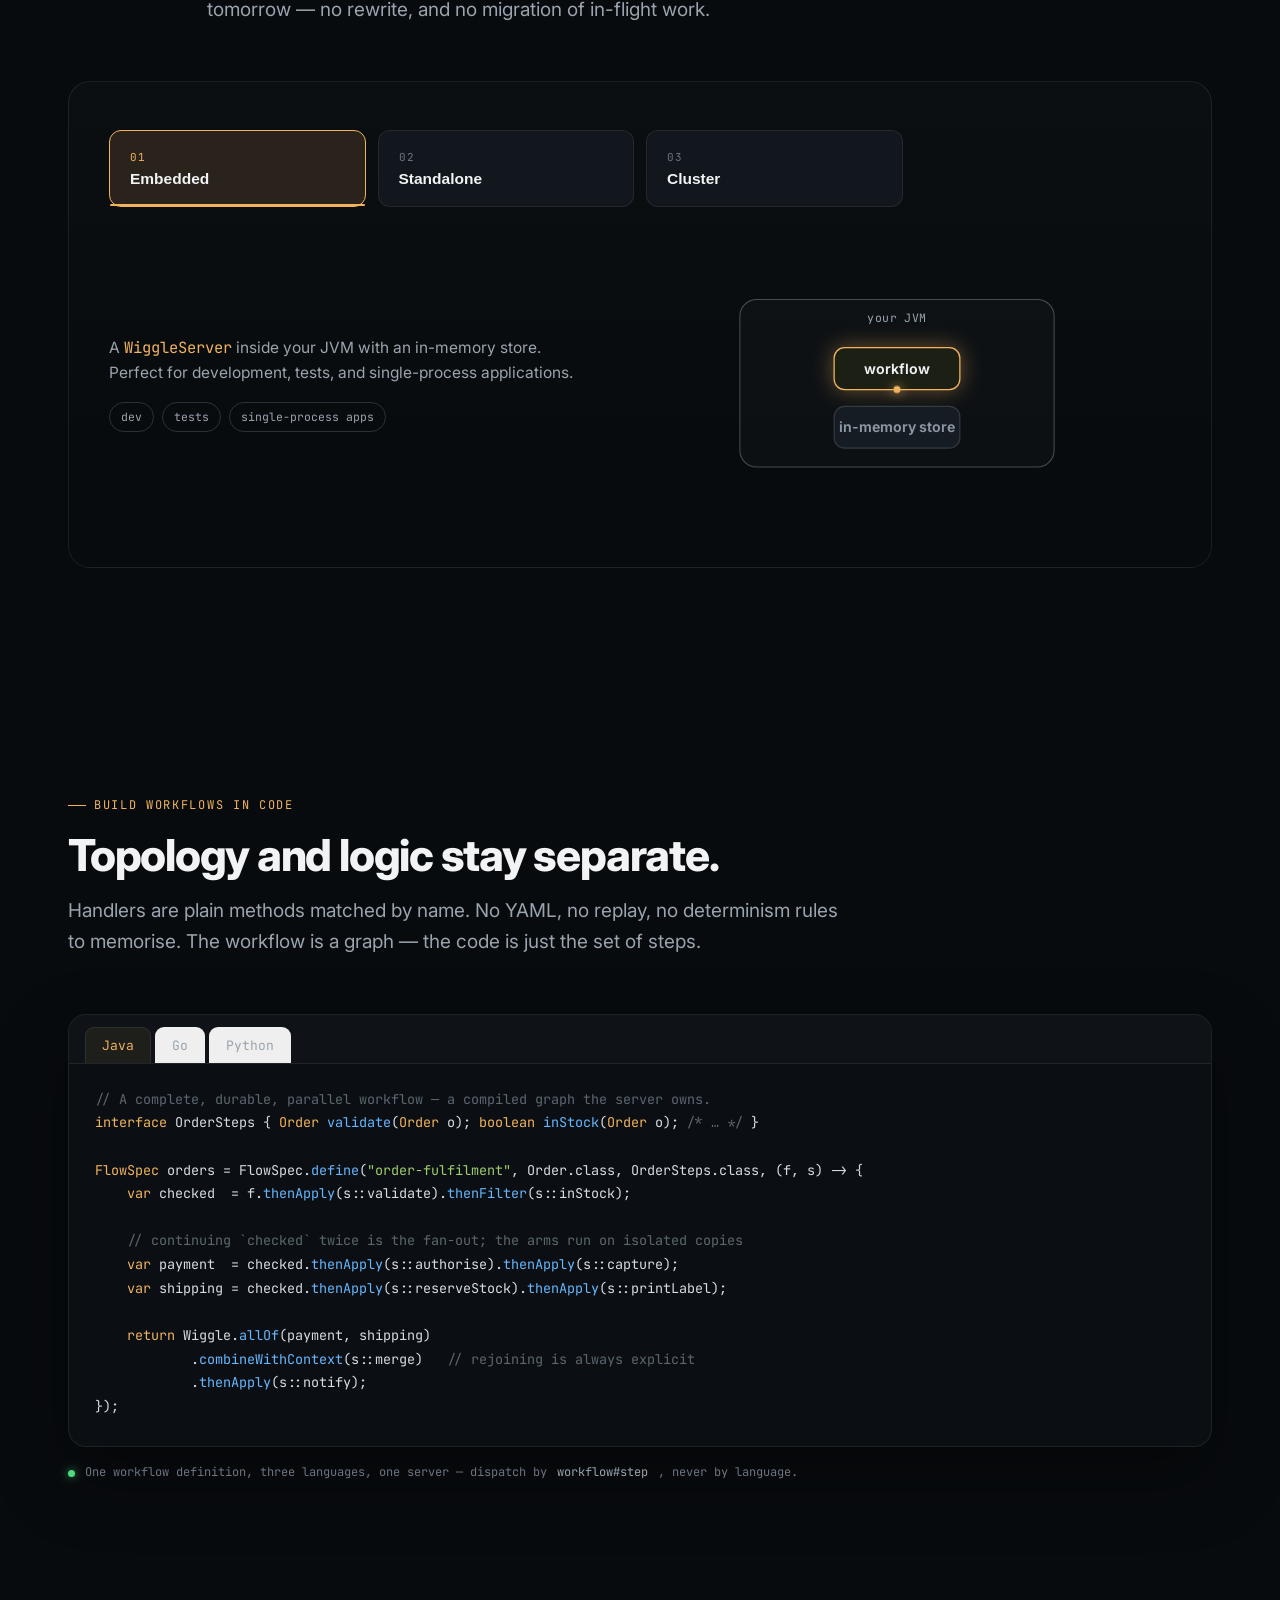
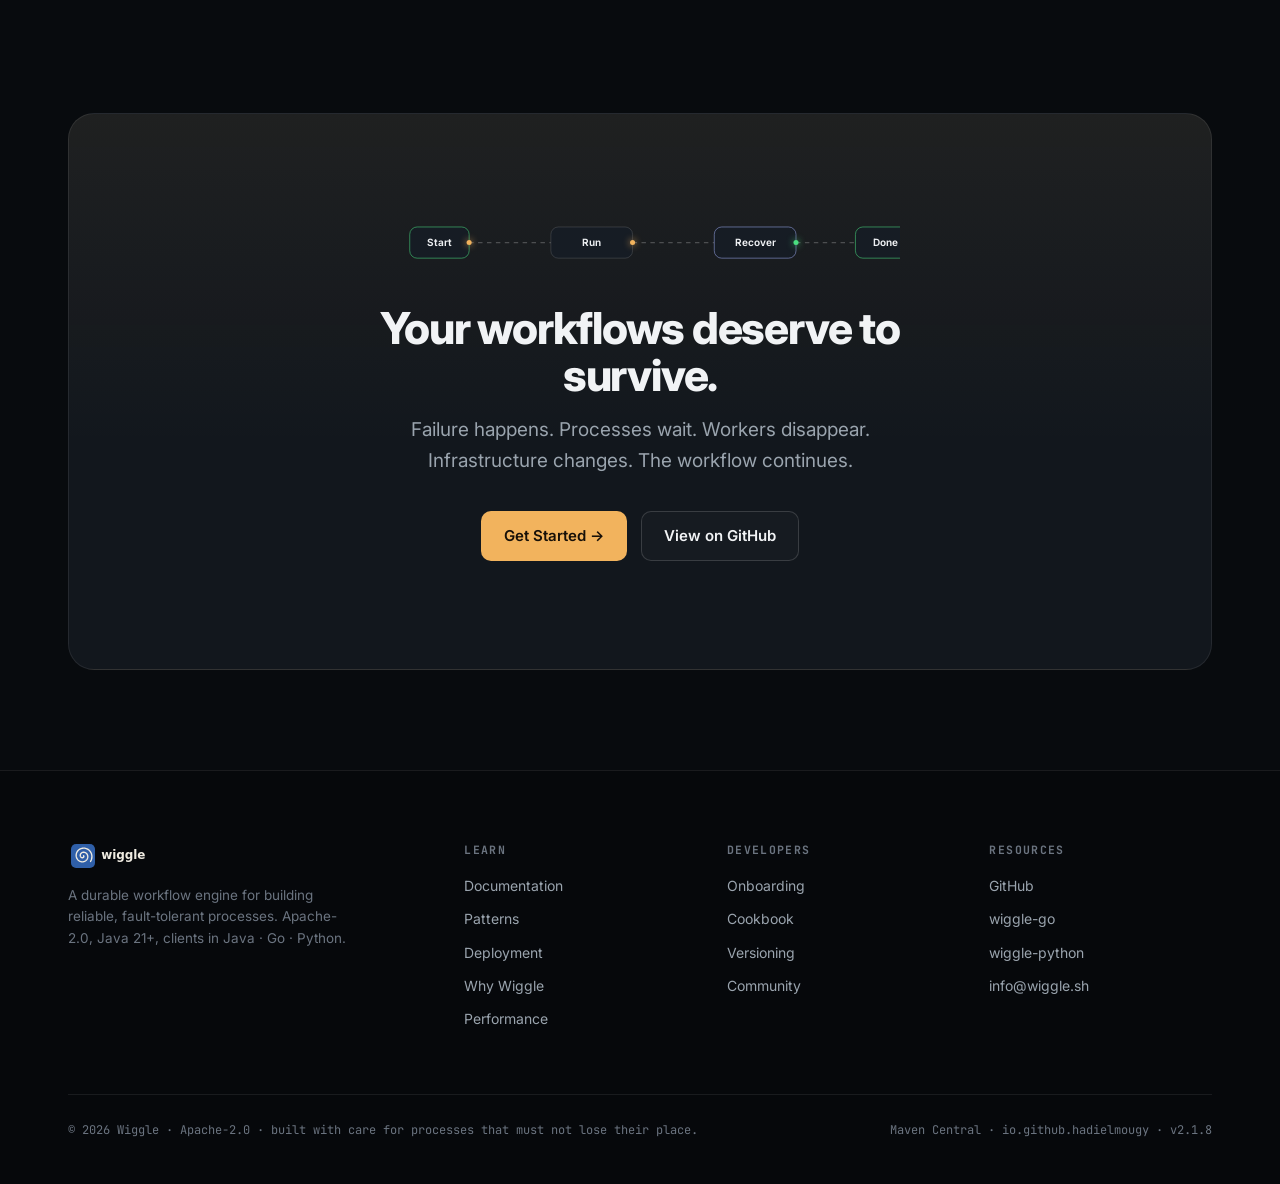
==== commit a931cf4a: "perf: GCP ceiling now 9,600 steps/s (1,200 instances/s) The performance page, the landing cards and " ====
--- a/content/index.html
+++ b/content/index.html
@@ -773,7 +773,7 @@
 
     <div class="perf-grid">
       <div class="perf featured reveal reveal-d1">
-        <div class="num">7.2<span class="unit">K</span></div>
+        <div class="num">9.6<span class="unit">K</span></div>
         <div class="label">durable step executions/sec · one server node on a 16 vCPU Cloud SQL PostgreSQL</div>
         <div class="spark">
           <svg viewBox="0 0 320 64" preserveAspectRatio="none">
@@ -783,11 +783,11 @@
             <circle cx="320" cy="8" r="3" fill="#F2B35D"/>
           </svg>
         </div>
-        <div class="tagline">900 workflow instances/sec · ≈3s end to end · GCP</div>
+        <div class="tagline">1,200 workflow instances/sec · ≈1–1.5s end to end · GCP</div>
       </div>
 
       <div class="perf reveal reveal-d2">
-        <div class="num">4.8<span class="unit">K</span></div>
+        <div class="num">7.2<span class="unit">K</span></div>
         <div class="label">durable step executions/sec · same node on an 8 vCPU Cloud SQL</div>
         <div class="spark">
           <svg viewBox="0 0 320 64" preserveAspectRatio="none">
@@ -796,12 +796,12 @@
             <polyline class="spark-line spark-draw" points="0,52 50,50 100,46 150,42 200,38 250,32 300,26 320,22" style="stroke:#65B7FF"/>
           </svg>
         </div>
-        <div class="tagline">600 workflow instances/sec · the database sets the ceiling</div>
+        <div class="tagline">900 workflow instances/sec · the database sets the ceiling</div>
       </div>
 
       <div class="perf reveal reveal-d3">
         <div class="num">260<span class="unit">ms</span></div>
-        <div class="label">end-to-end latency, flat, at 5,600 durable step executions/sec</div>
+        <div class="label">end-to-end latency, flat, at 8,000 durable step executions/sec</div>
         <div class="spark">
           <svg viewBox="0 0 320 64" preserveAspectRatio="none">
             <defs><linearGradient id="gP3" x1="0" y1="0" x2="0" y2="1"><stop offset="0" stop-color="#4ADE80" stop-opacity=".55"/><stop offset="1" stop-color="#4ADE80" stop-opacity="0"/></linearGradient></defs>
@@ -809,13 +809,13 @@
             <polyline class="spark-line spark-draw" points="0,56 80,44 160,30 240,18 320,10" style="stroke:#4ADE80"/>
           </svg>
         </div>
-        <div class="tagline">700 workflow instances/sec · no backlog</div>
+        <div class="tagline">1,000 workflow instances/sec · no backlog</div>
       </div>
     </div>
 
     <div class="perf-note reveal">
       <span class="ic">◈</span>
-      <span>Measured on GCP: one server node, separate worker and load-generator VMs, Cloud SQL PostgreSQL 16. The database CPU saturates first, so a bigger database raises the ceiling; more server nodes on the same database do not. <a href="https://wiggle.sh/performance/" style="color:var(--amber)">Full methodology →</a></span>
+      <span>Measured on GCP: one server node, separate worker and load-generator VMs, Cloud SQL PostgreSQL 16. The database sets the ceiling: on 8 vCPU its CPU saturates first, on 16 vCPU waits on instance locks do. A bigger database raises it; more server nodes on the same database do not. <a href="https://wiggle.sh/performance/" style="color:var(--amber)">Full methodology →</a></span>
     </div>
   </div>
 </section>
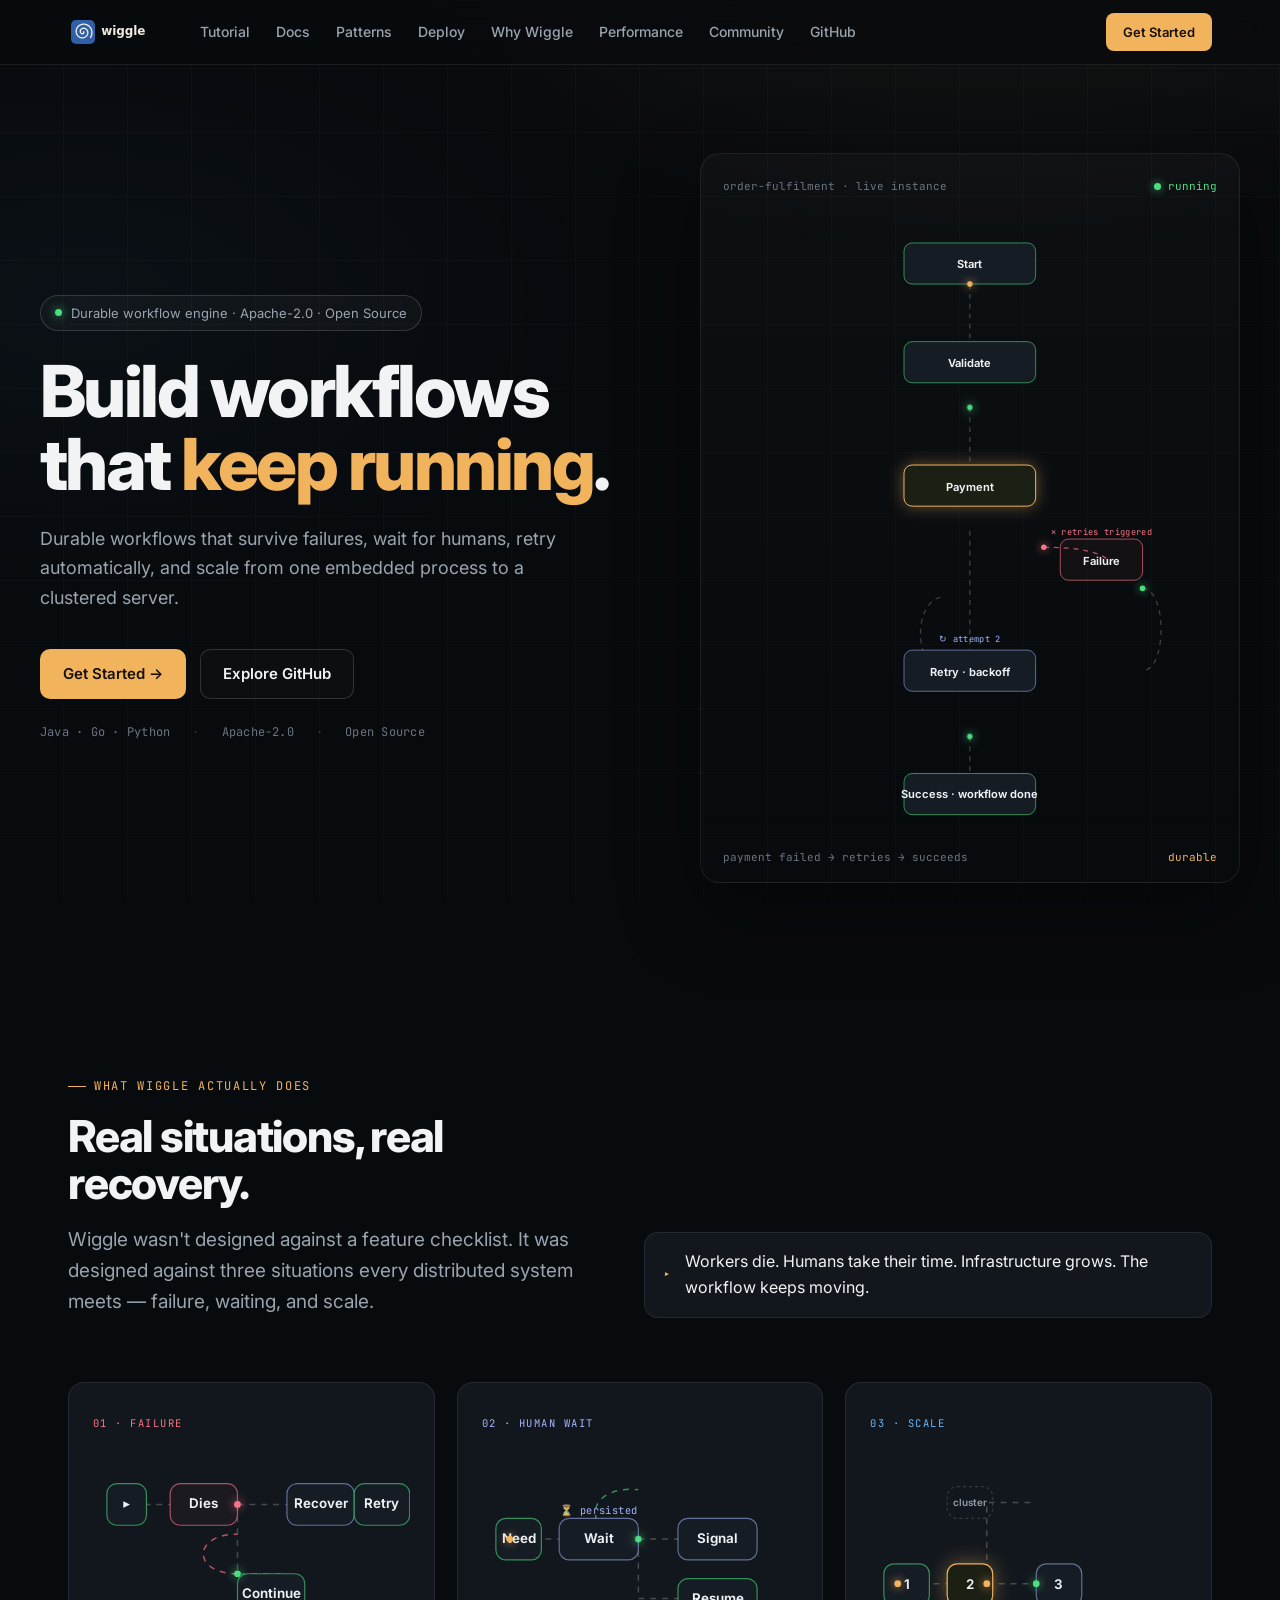
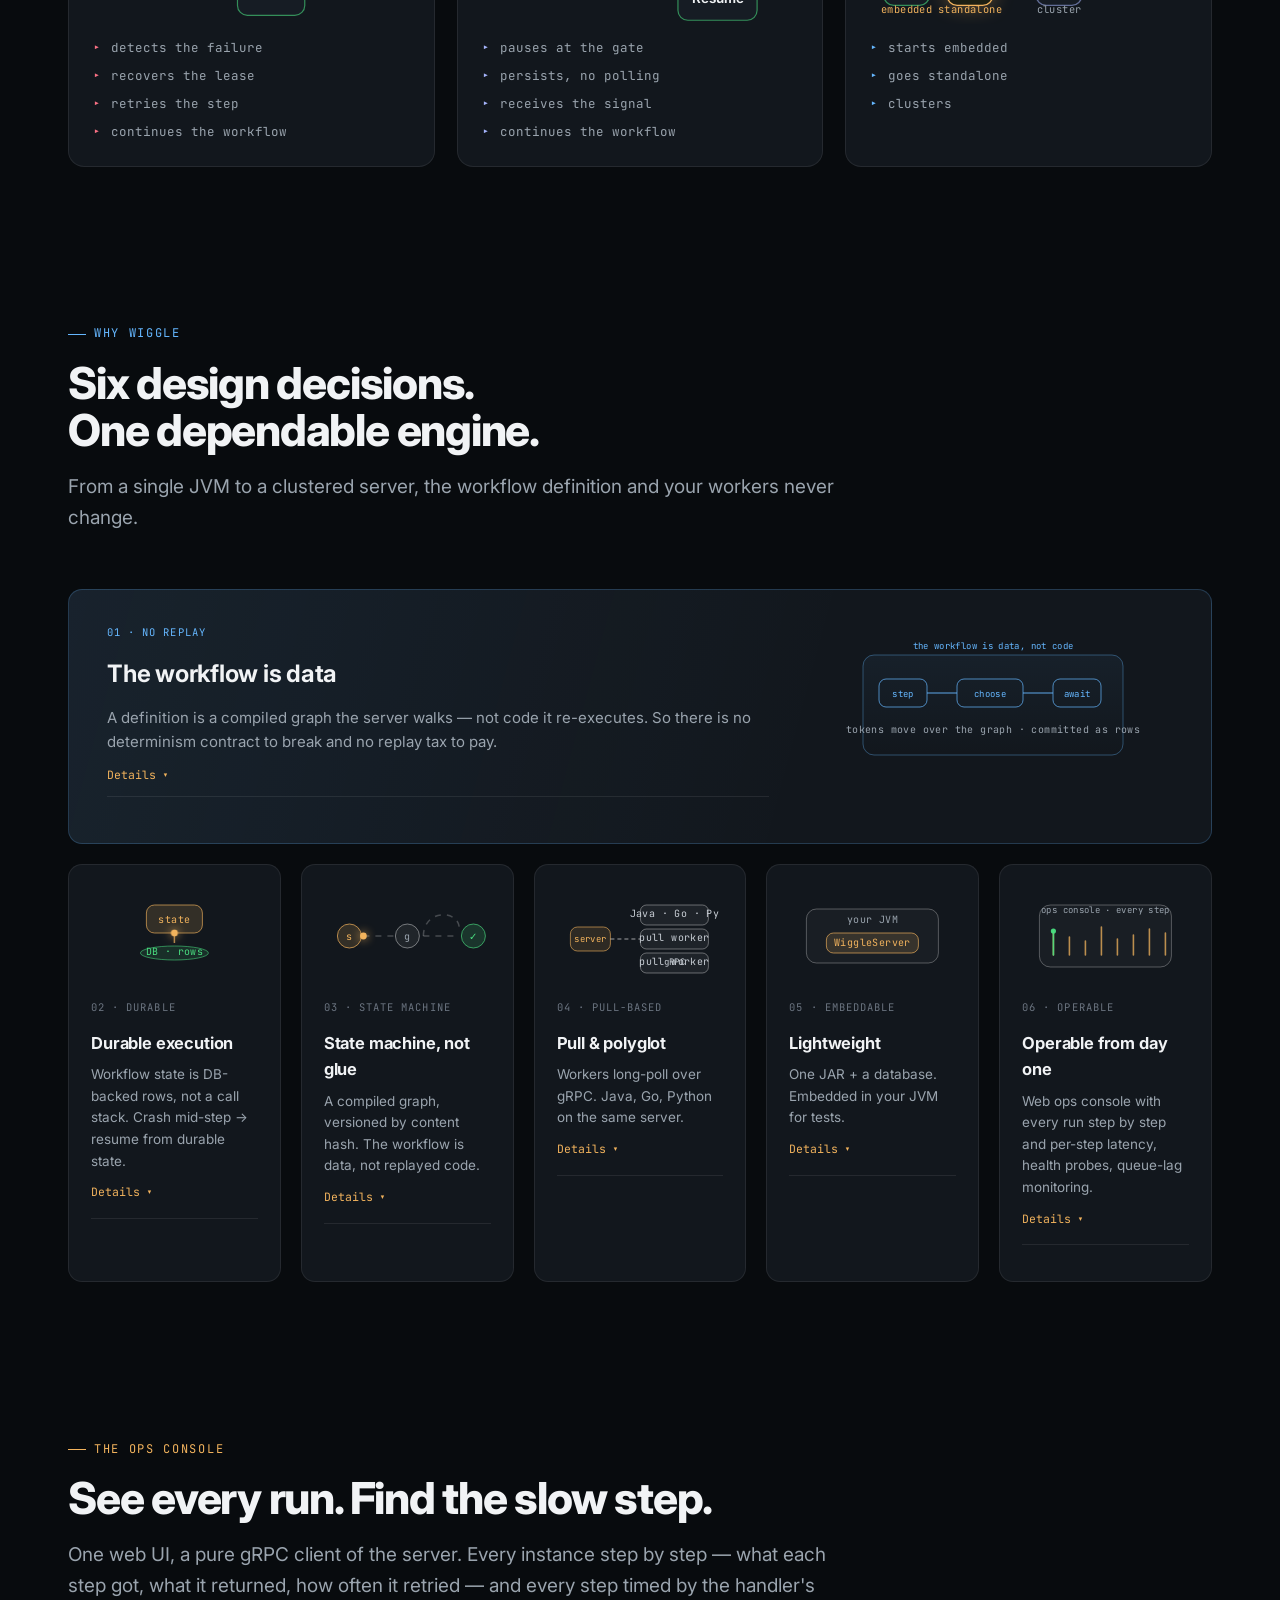
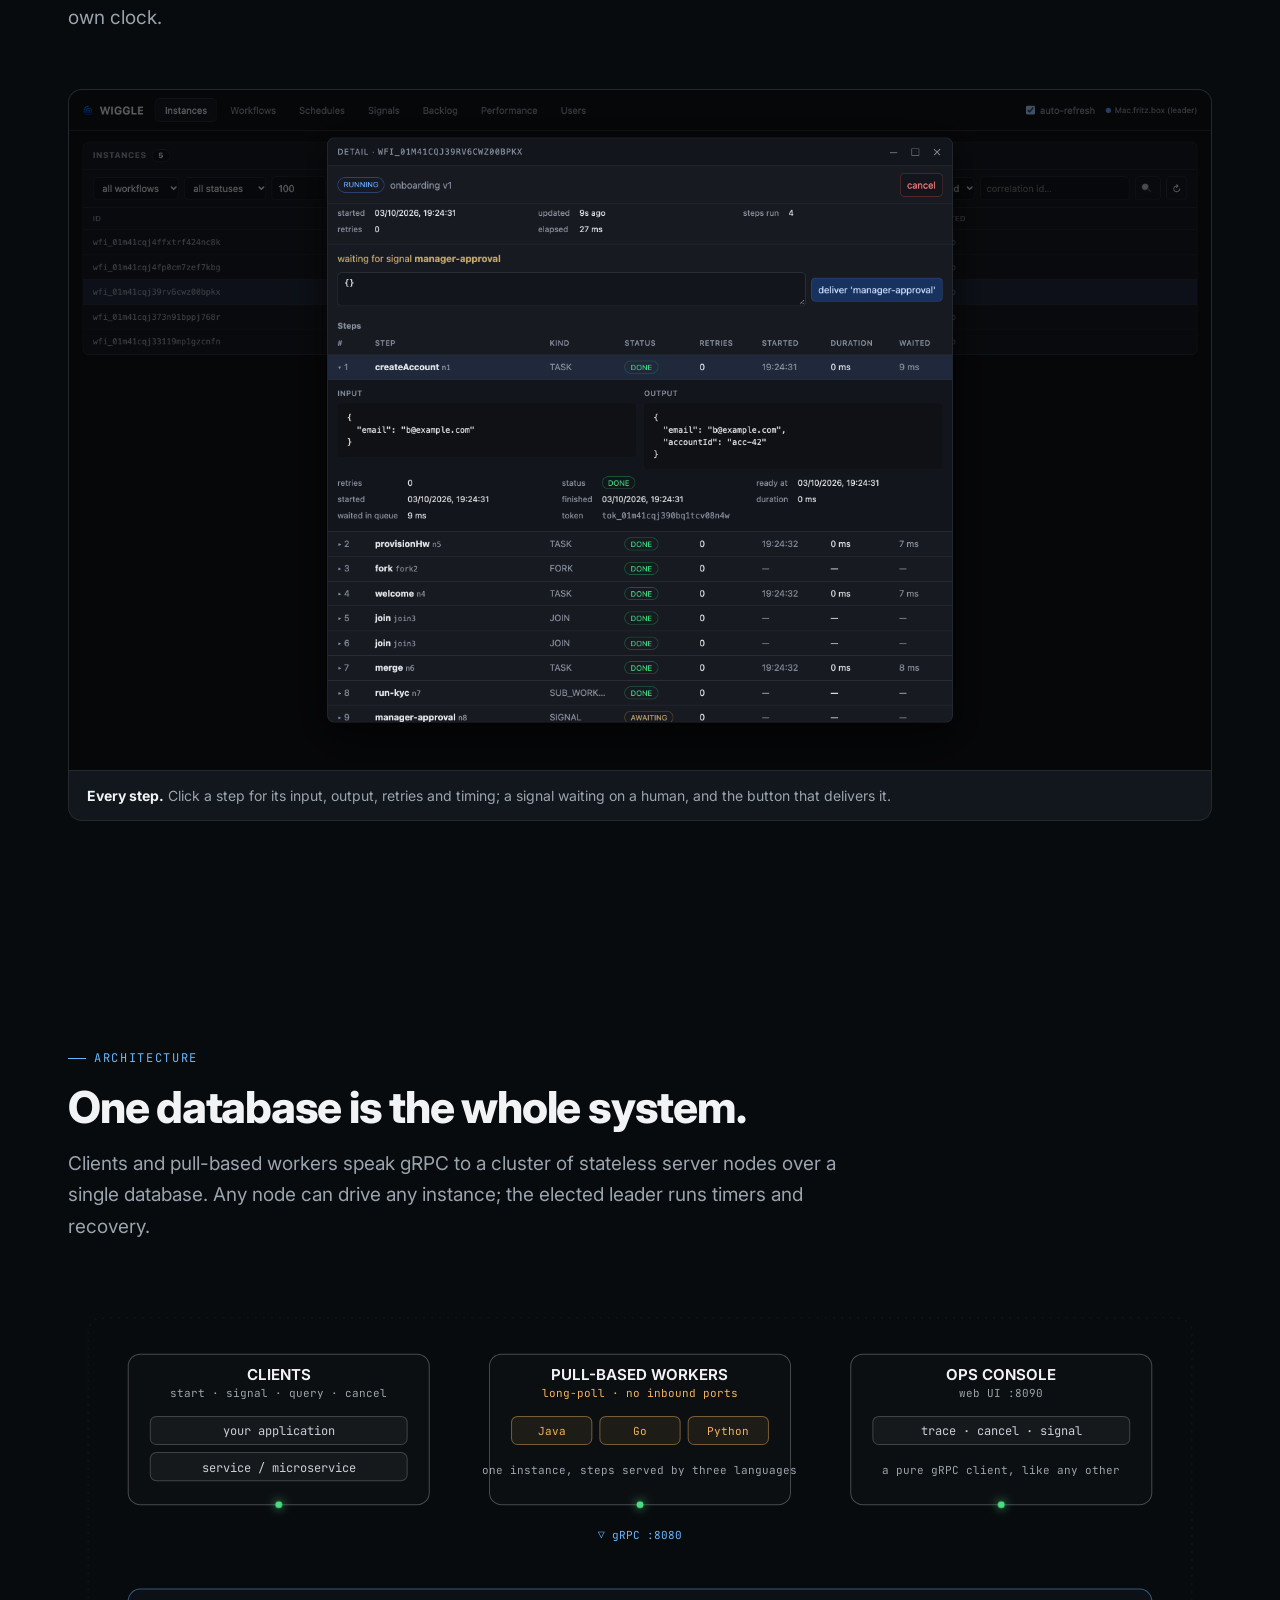
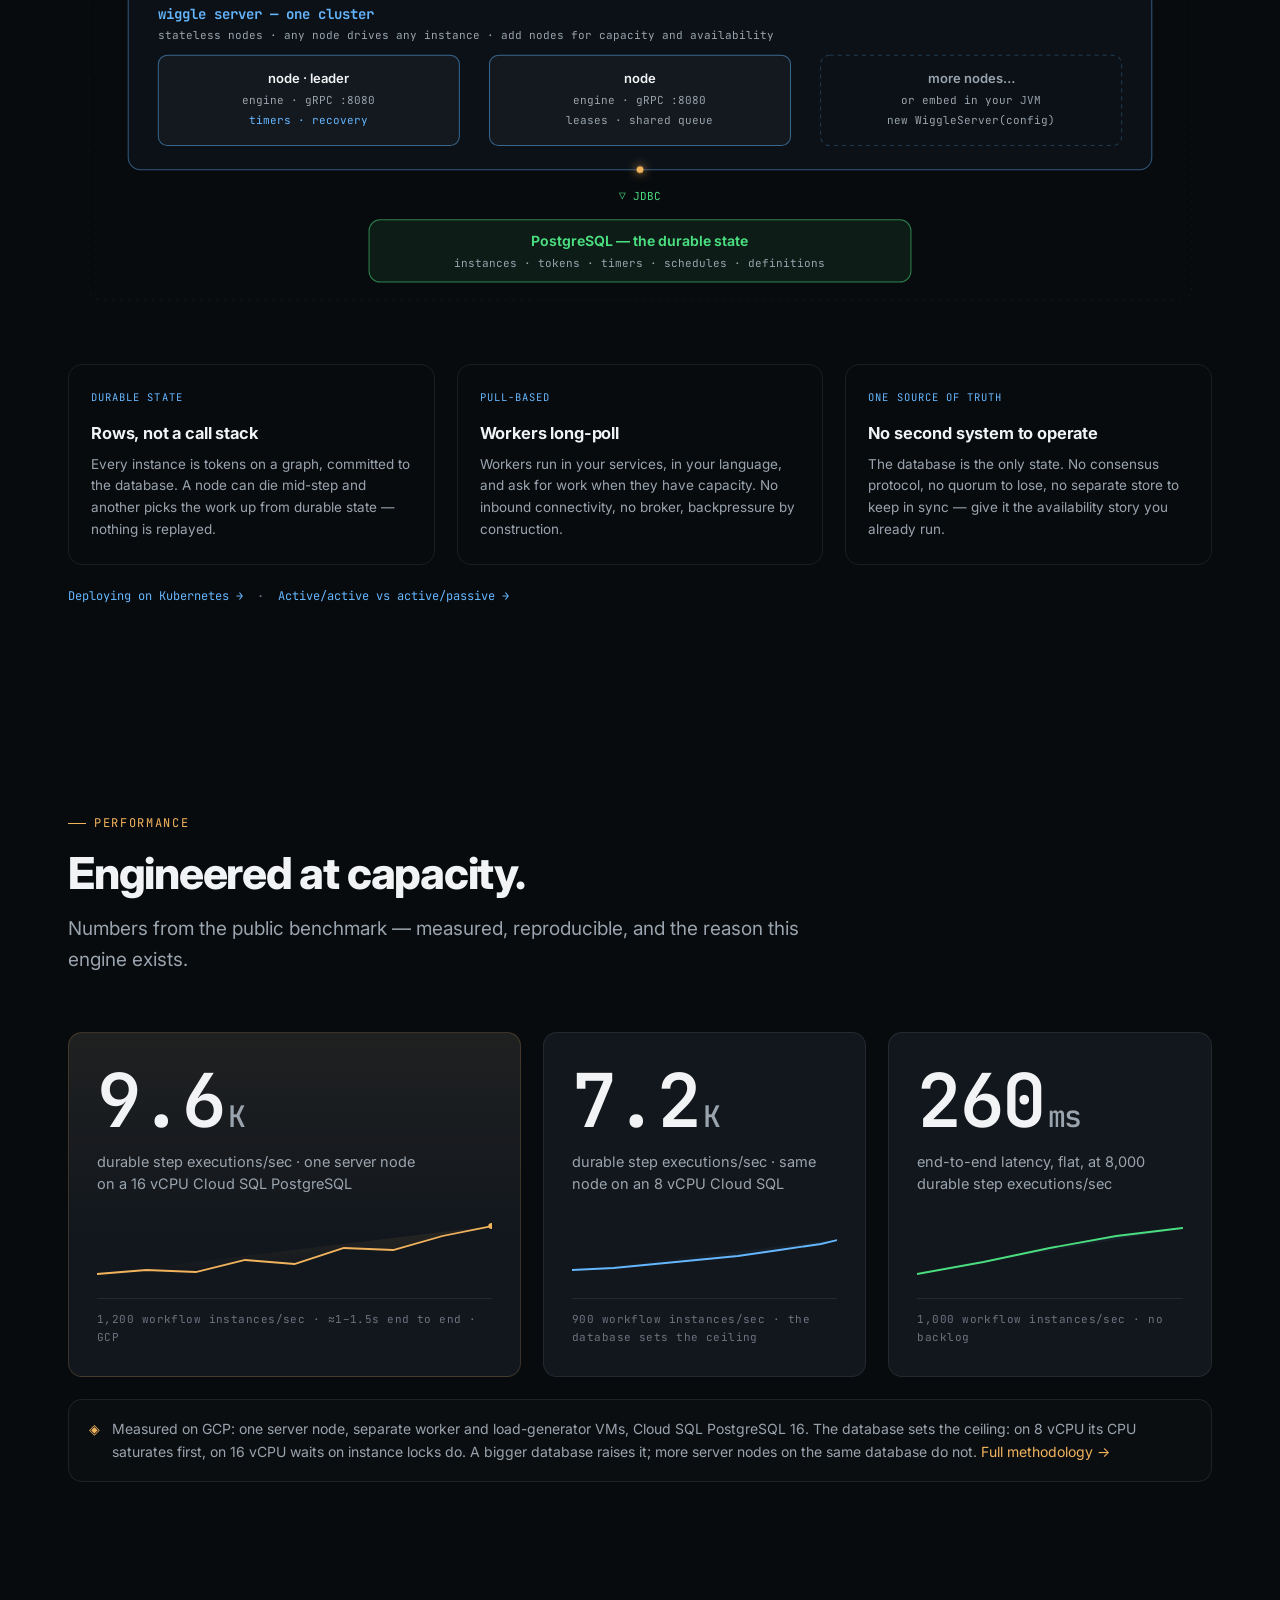
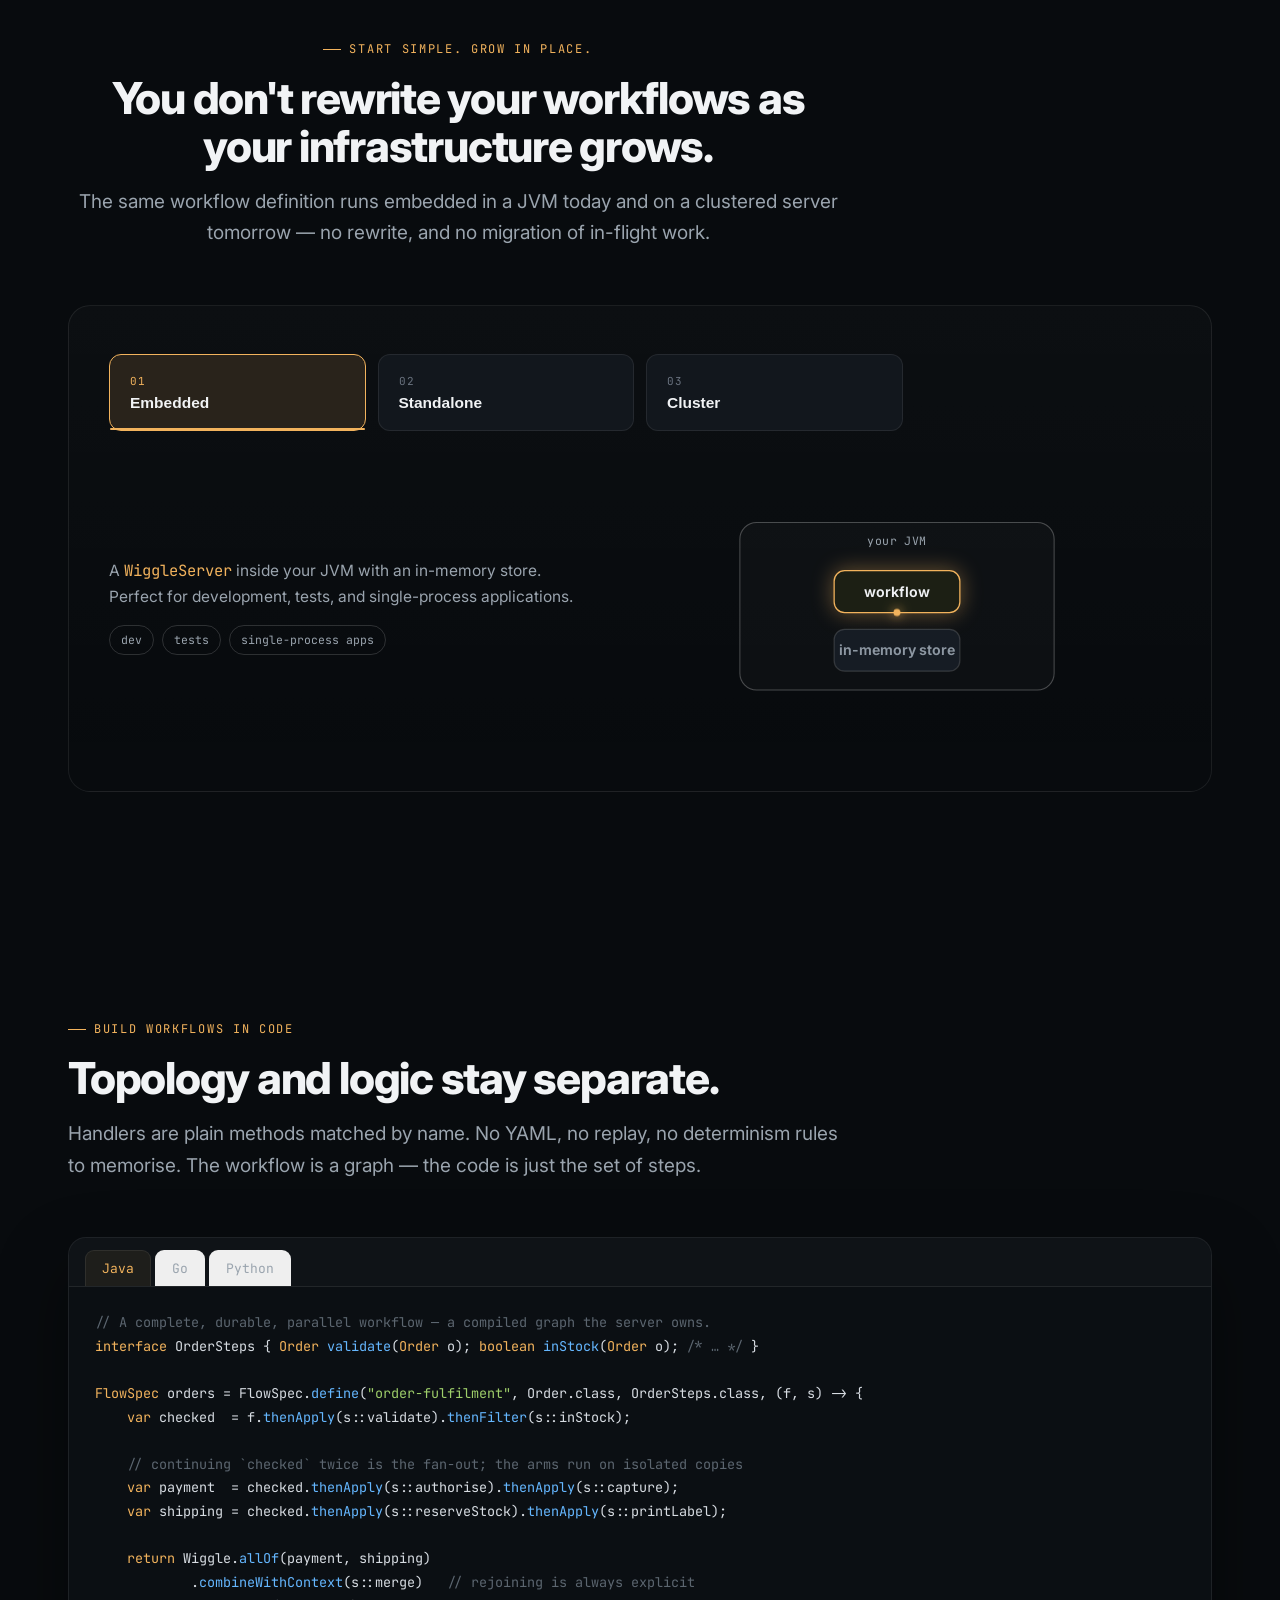
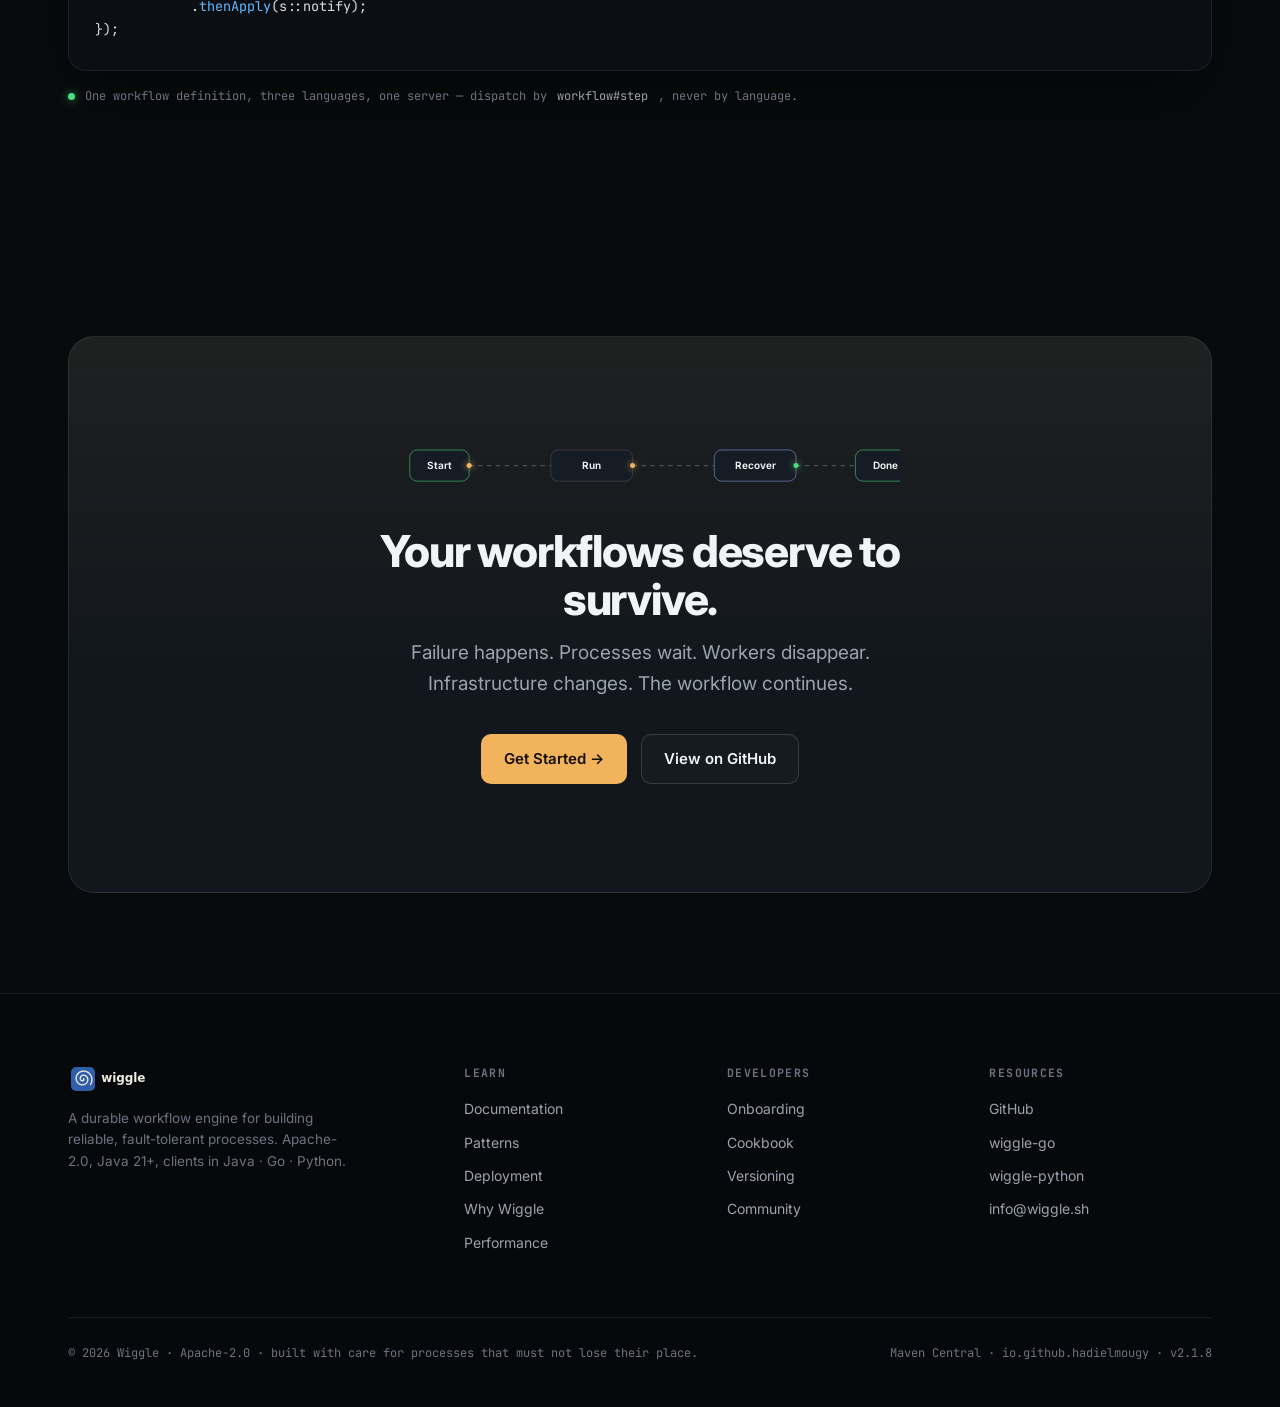
==== commit ecb40a25: "docs: drop OBSERVED execution, removed in wiggle #251 Removes the observed-execution page, its nav e" ====
--- a/content/index.html
+++ b/content/index.html
@@ -619,7 +619,7 @@
         <h3>Operable from day one</h3>
         <p>Web ops console with every run step by step and per-step latency, health probes, queue-lag monitoring.</p>
         <button class="toggle" data-target="c6" aria-expanded="false">Details <span class="chev">▾</span></button>
-        <div class="more" id="c6"><div class="more-inner"><p>Every instance as a table of its steps; open one to see its input, output, retries and timing. Cancel, signal, schedule, search by id or correlation id. A Performance tab ranks every step by p95 and queue wait, and lists where an observed run departed from its topology.</p></div></div>
+        <div class="more" id="c6"><div class="more-inner"><p>Every instance as a table of its steps; open one to see its input, output, retries and timing. Cancel, signal, schedule, search by id or correlation id. A Performance tab ranks every step by p95 and queue wait.</p></div></div>
       </div>
     </div>
   </div>
@@ -630,16 +630,12 @@
     <div class="section-head reveal">
       <span class="eyebrow">The ops console</span>
       <h2 style="margin-top:16px">See every run. Find the slow step.</h2>
-      <p class="lead">One web UI, a pure gRPC client of the server. Every instance step by step &mdash; what each step got, what it returned, how often it retried &mdash; and every step timed by the handler's own clock, whether a worker ran it or your own service reported it.</p>
-    </div>
-    <div class="shots">
+      <p class="lead">One web UI, a pure gRPC client of the server. Every instance step by step &mdash; what each step got, what it returned, how often it retried &mdash; and every step timed by the handler's own clock.</p>
+    </div>
+    <div class="shots" style="grid-template-columns:minmax(0,1fr)">
       <figure class="shot reveal reveal-d1">
         <img src="/assets/img/console-instance-trace.png" alt="The console's instance detail: an onboarding run as a table of its steps, the first expanded to its input, output, retries and timing, parked on a manager-approval signal with an inline deliver button" loading="lazy">
         <figcaption><strong>Every step.</strong> Click a step for its input, output, retries and timing; a signal waiting on a human, and the button that delivers it.</figcaption>
-      </figure>
-      <figure class="shot reveal reveal-d2">
-        <img src="/assets/img/console-performance.png" alt="The console's Performance tab: the step table ranked by p95 with the slowest in red, and the anomalies of observed runs below" loading="lazy">
-        <figcaption><strong>Performance.</strong> p50/p95 and queue wait per step, slowest first; below it, where an <a href="/docs/observed-execution/">observed run</a> left its topology.</figcaption>
       </figure>
     </div>
   </div>
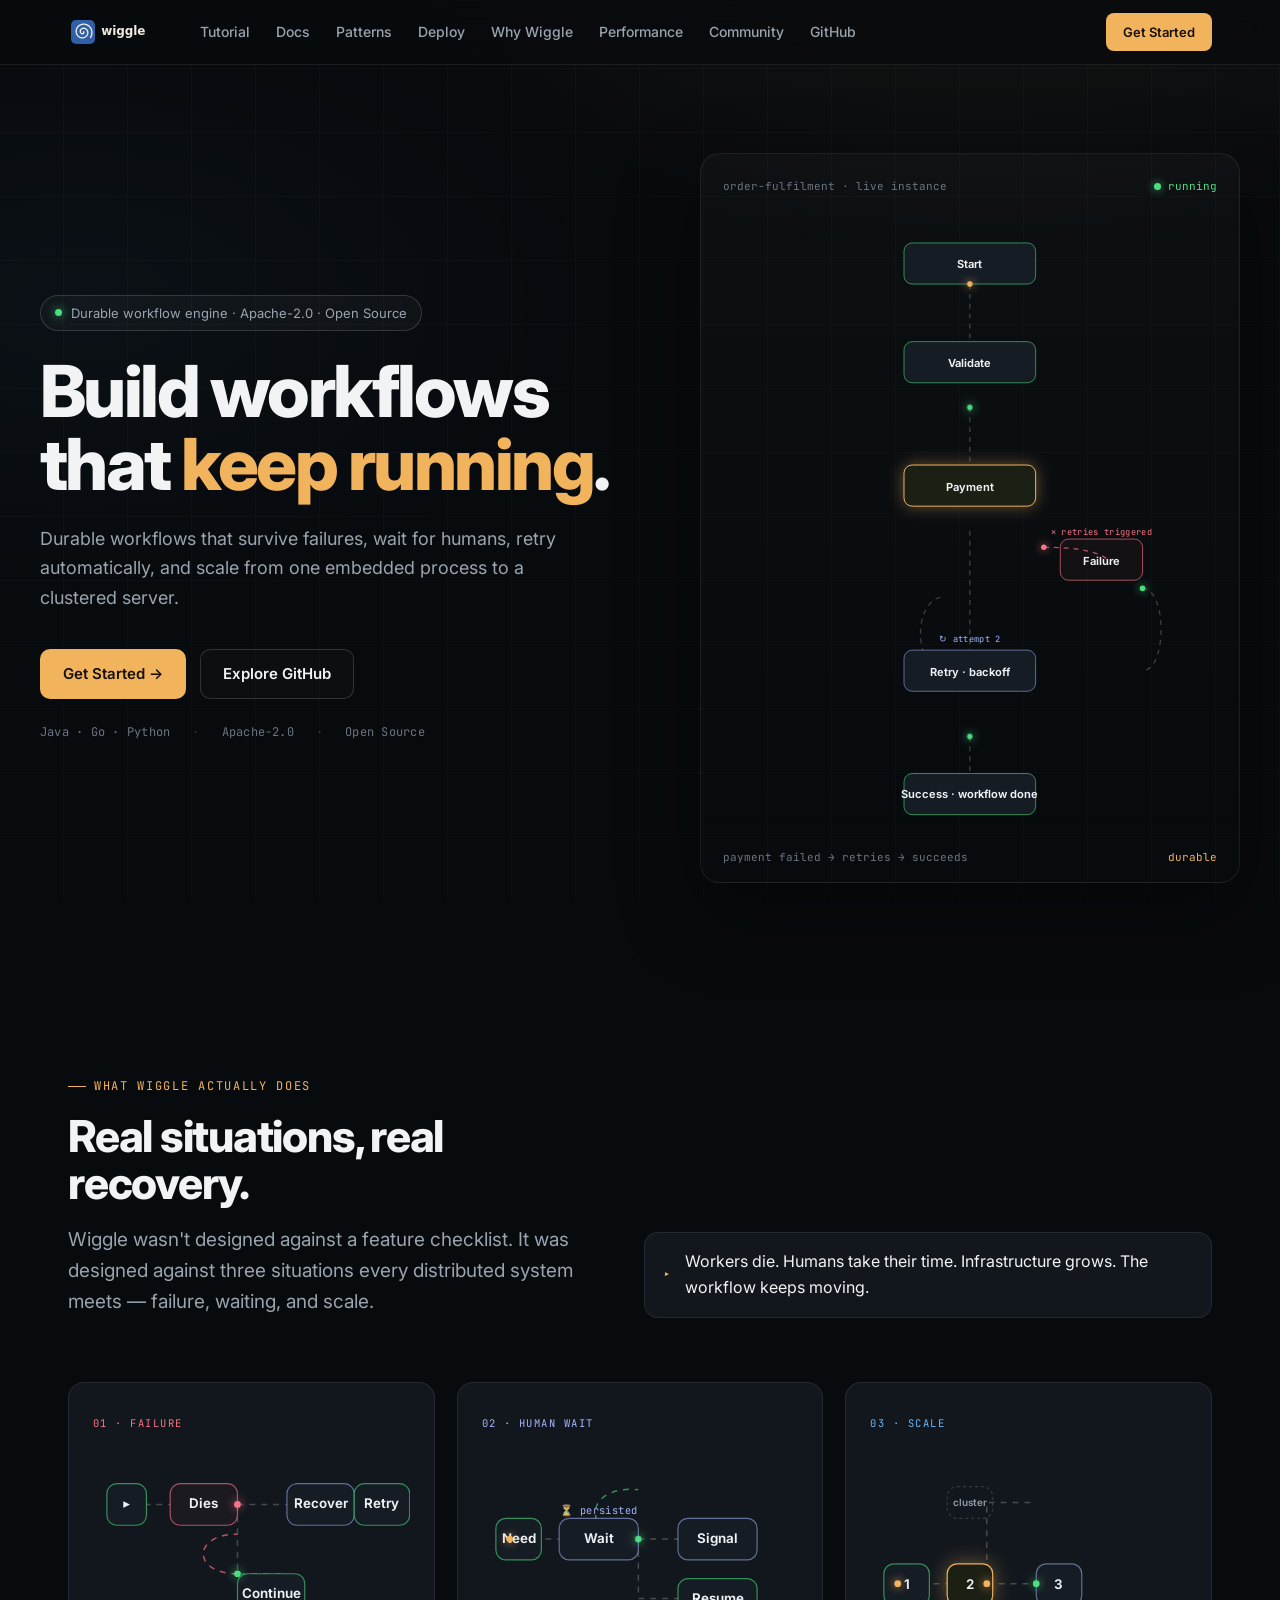
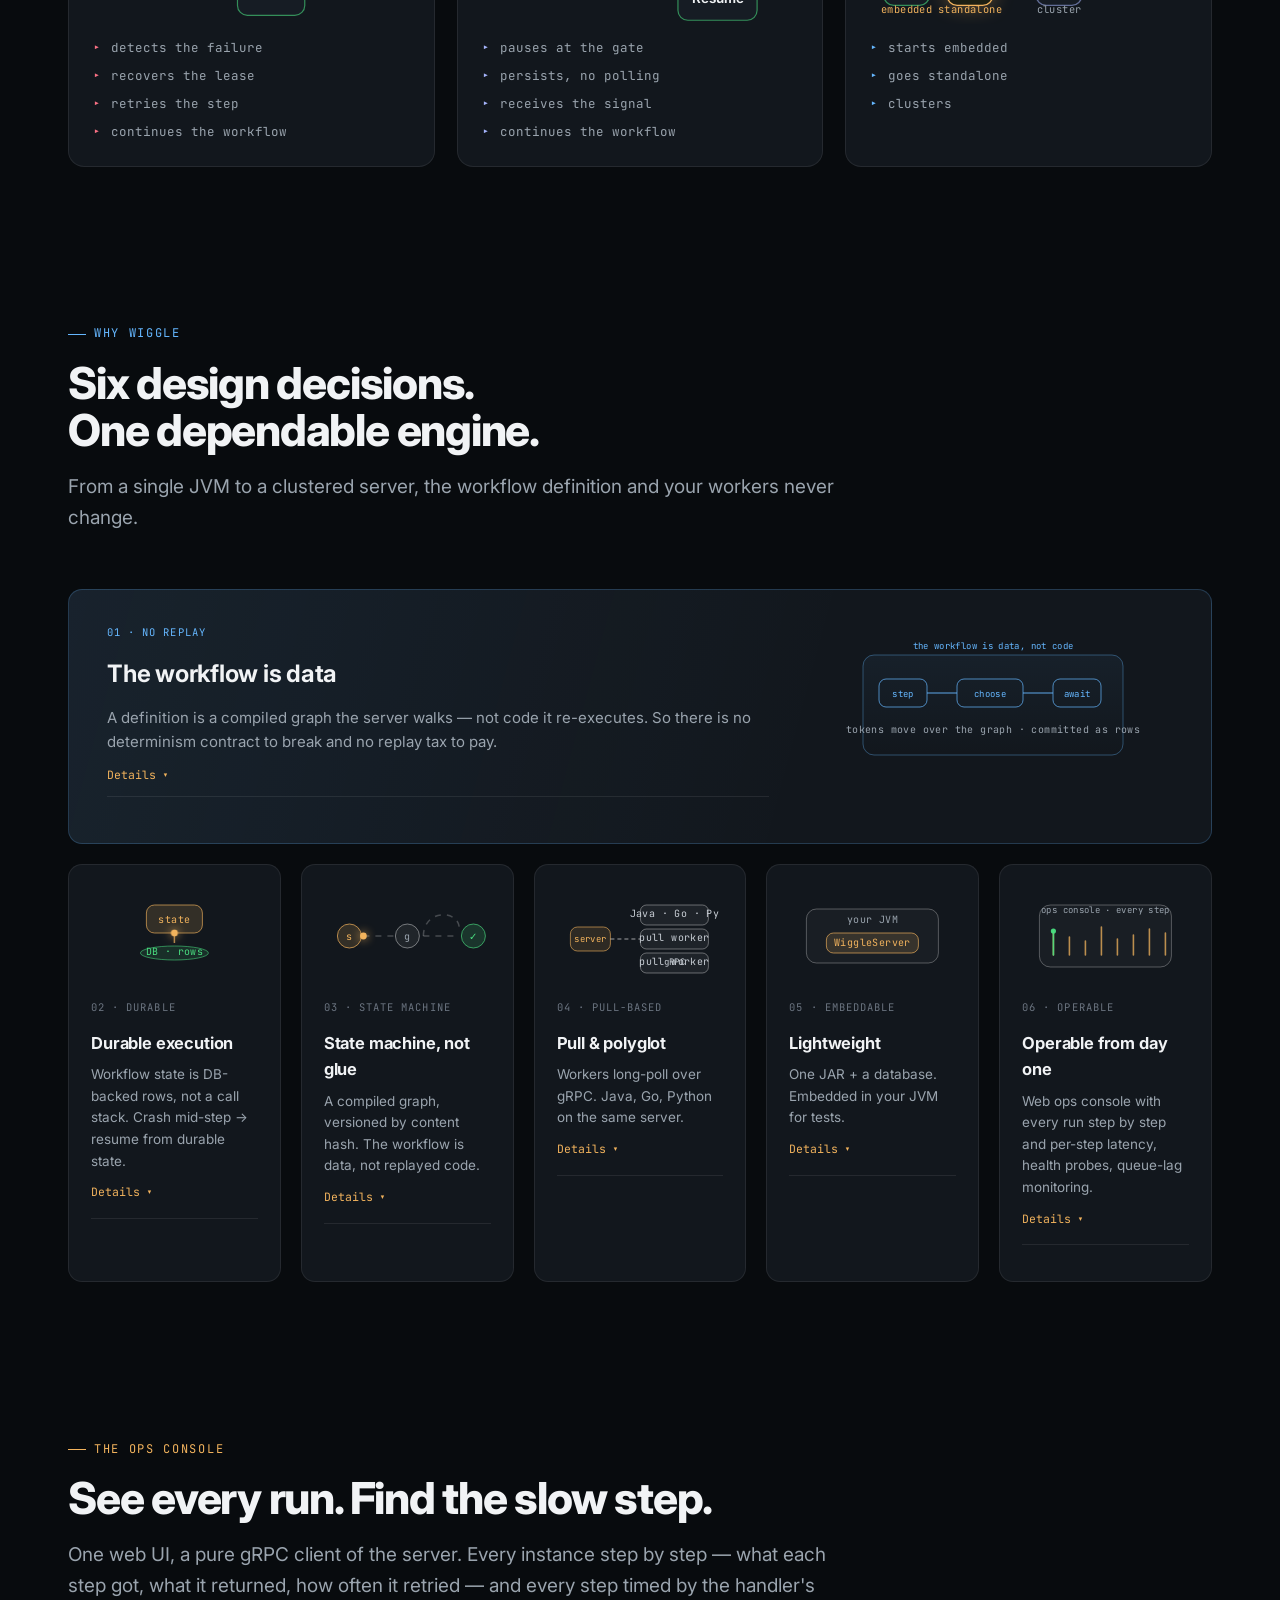
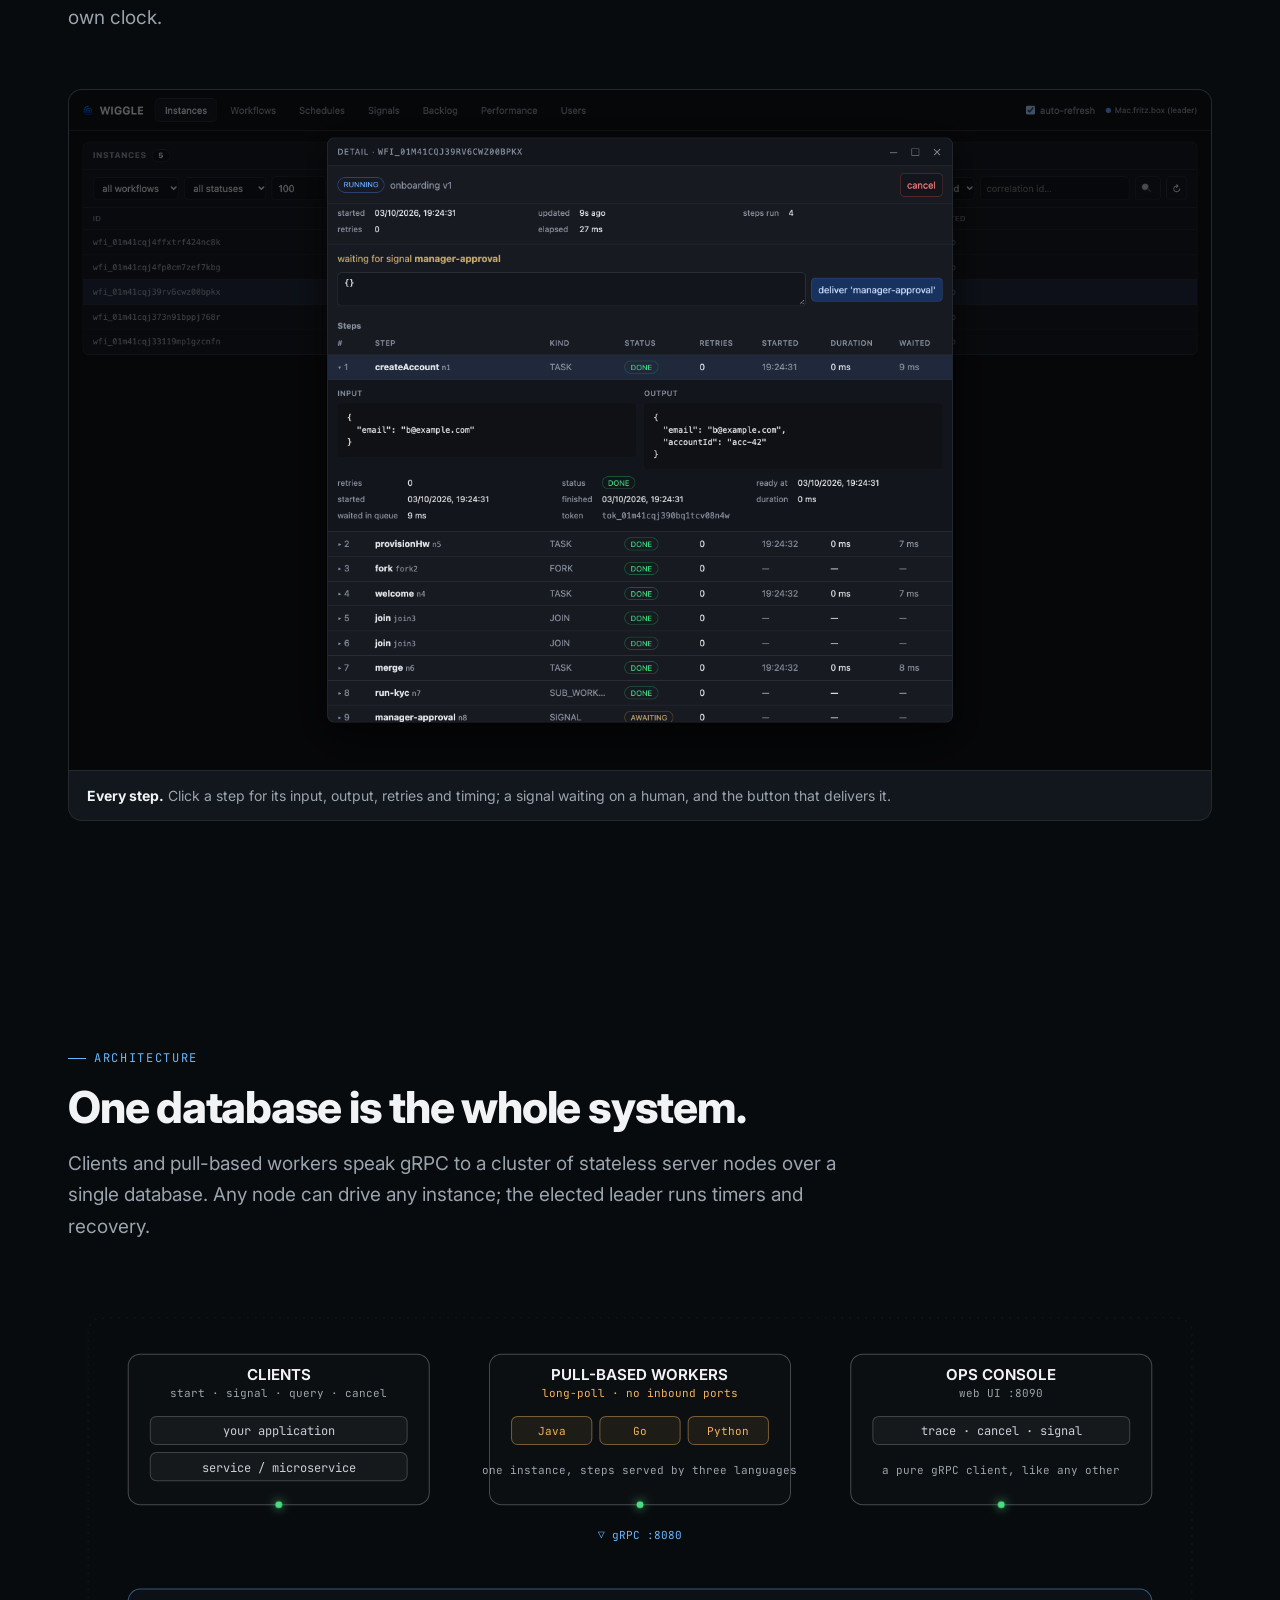
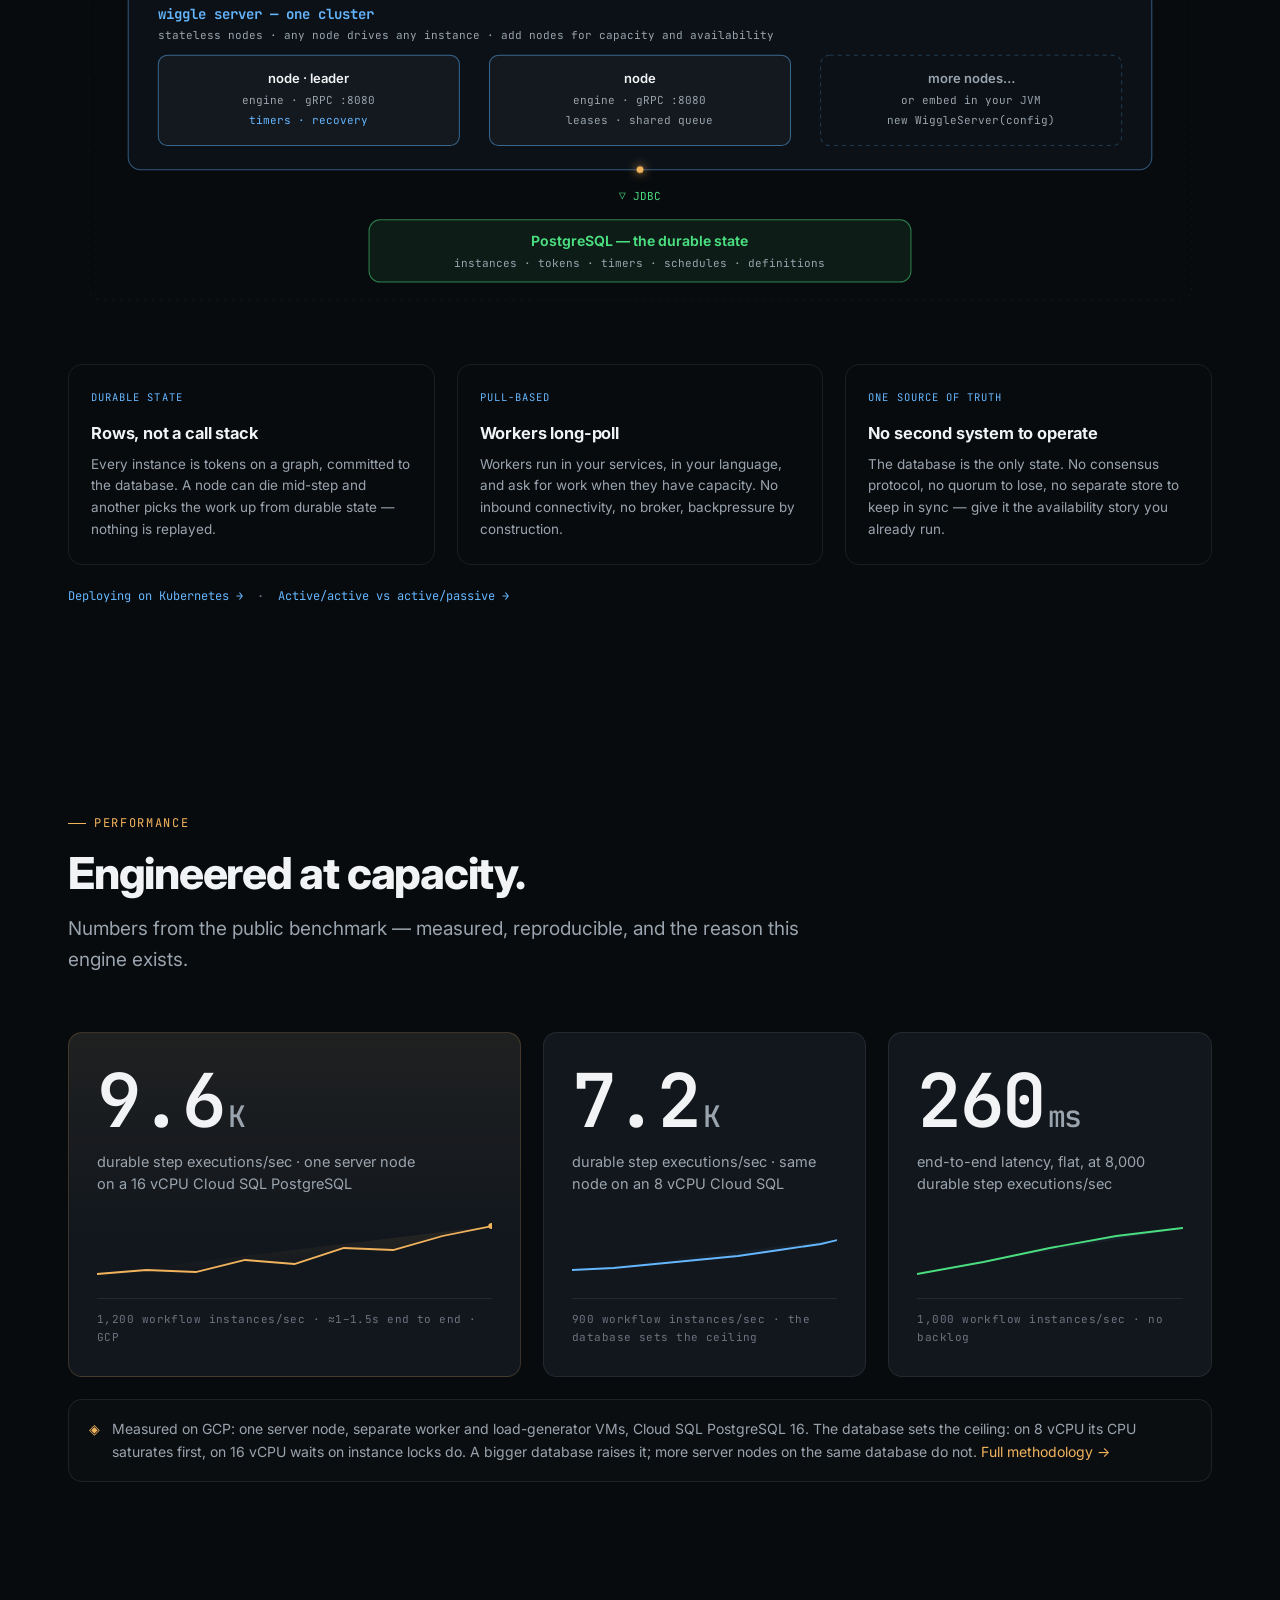
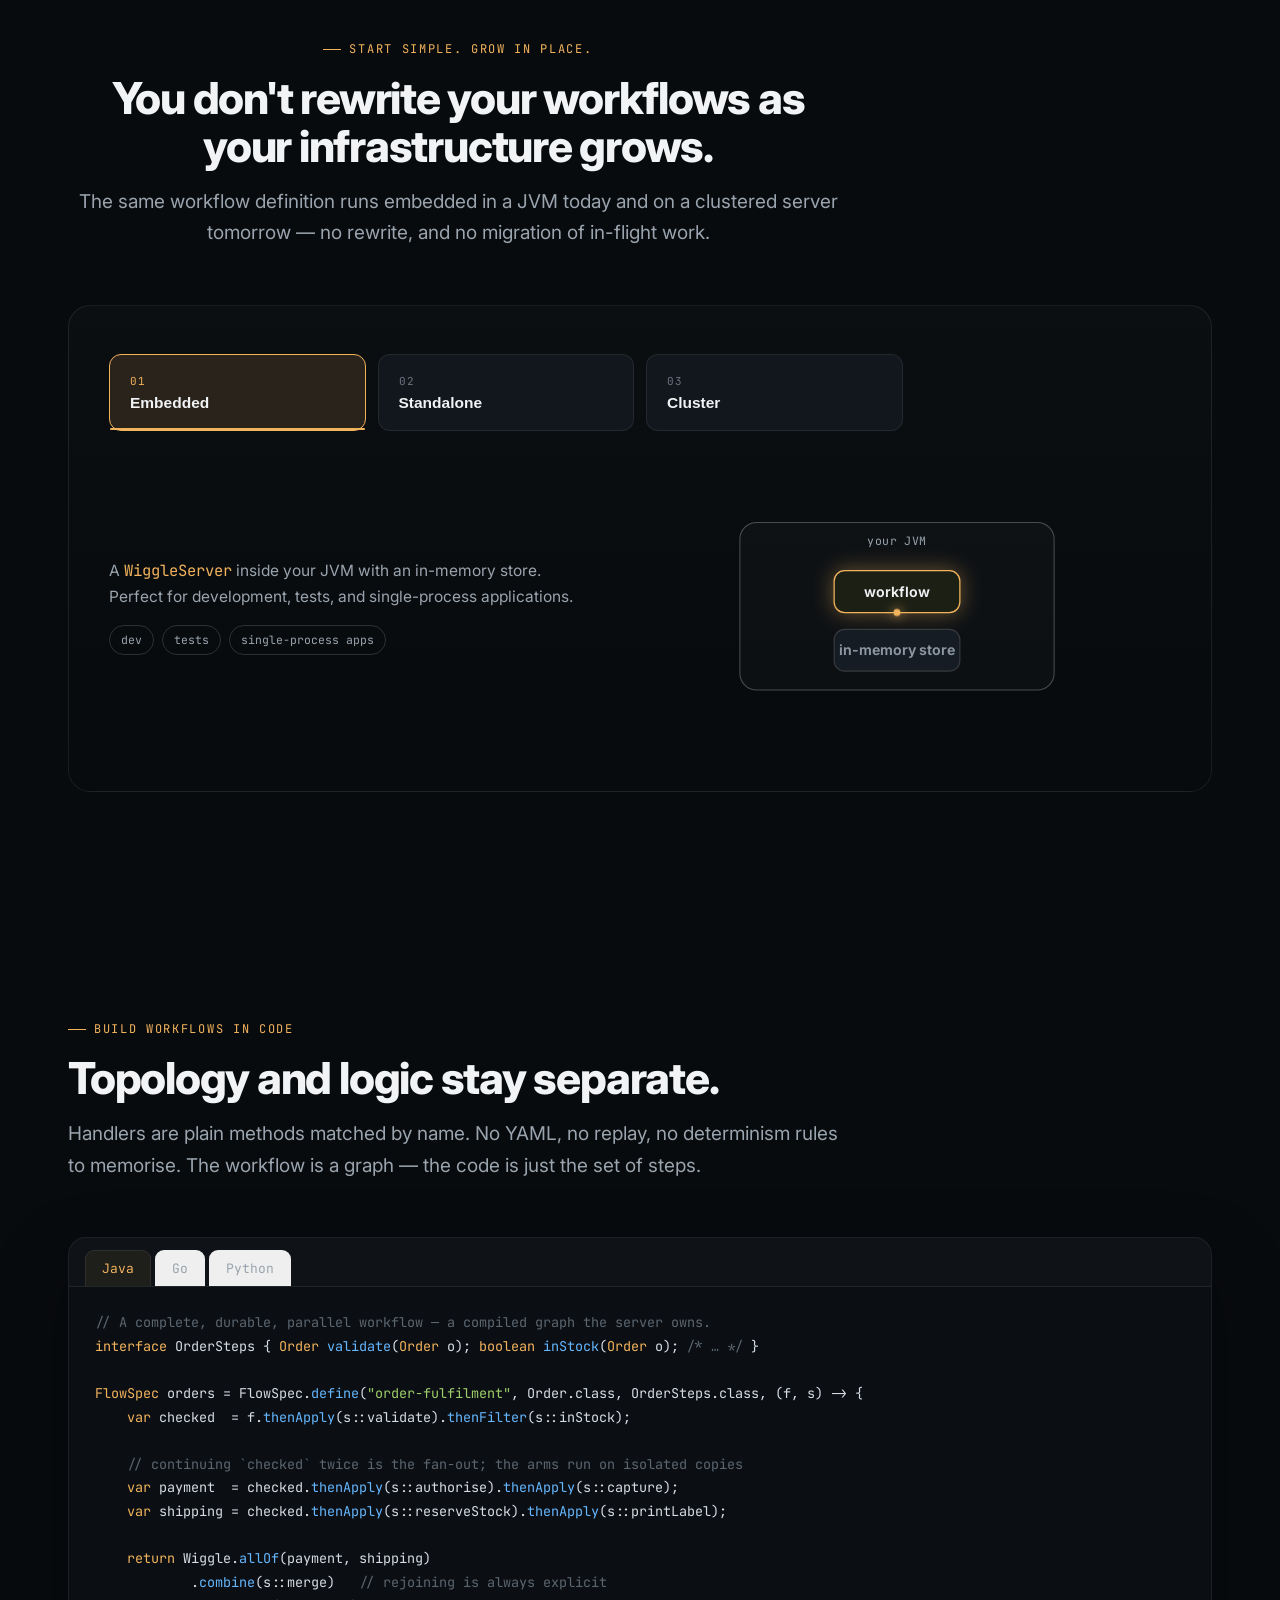
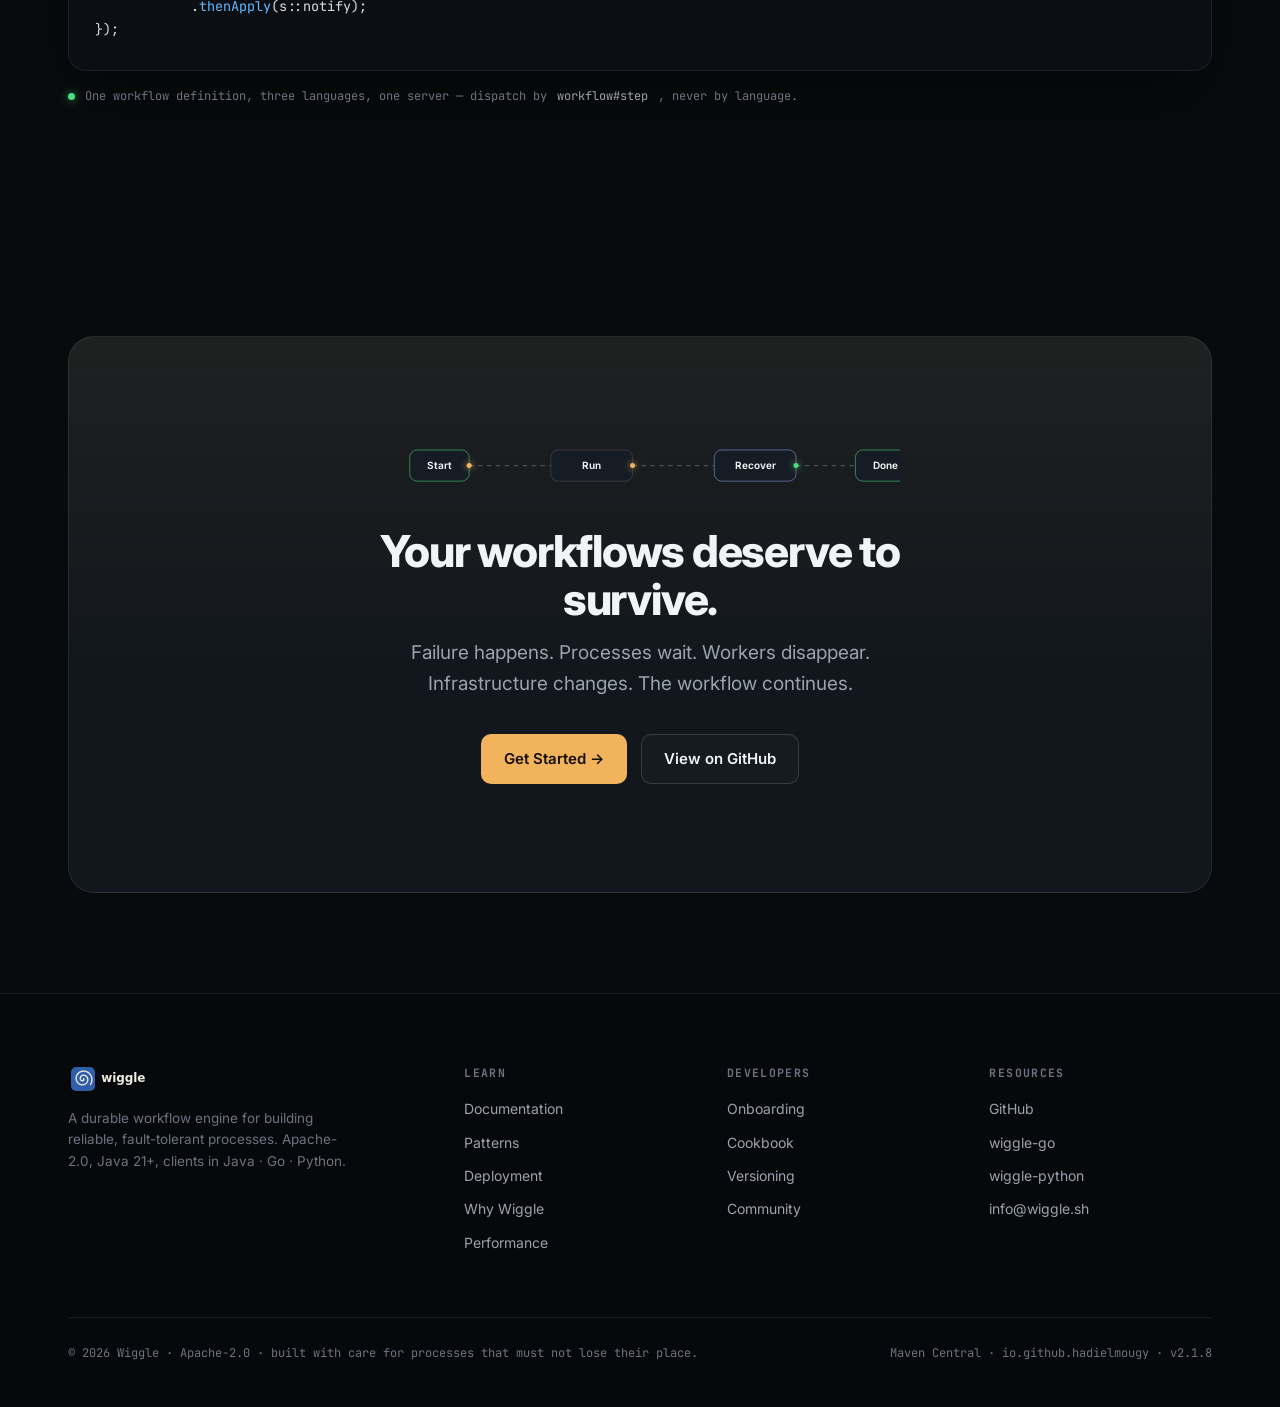
==== commit 0a3c4cc5: "docs: fork combines read a same-typed base through Step.base() Re-vendor onboarding and cookbook fro" ====
--- a/content/index.html
+++ b/content/index.html
@@ -897,7 +897,7 @@
     <span class="c-kw">var</span> shipping = checked.<span class="c-fn">thenApply</span>(s::reserveStock).<span class="c-fn">thenApply</span>(s::printLabel);
 
     <span class="c-kw">return</span> Wiggle.<span class="c-fn">allOf</span>(payment, shipping)
-            .<span class="c-fn">combineWithContext</span>(s::merge)   <span class="c-com">// rejoining is always explicit</span>
+            .<span class="c-fn">combine</span>(s::merge)   <span class="c-com">// rejoining is always explicit</span>
             .<span class="c-fn">thenApply</span>(s::notify);
 });</pre>
       </div>
